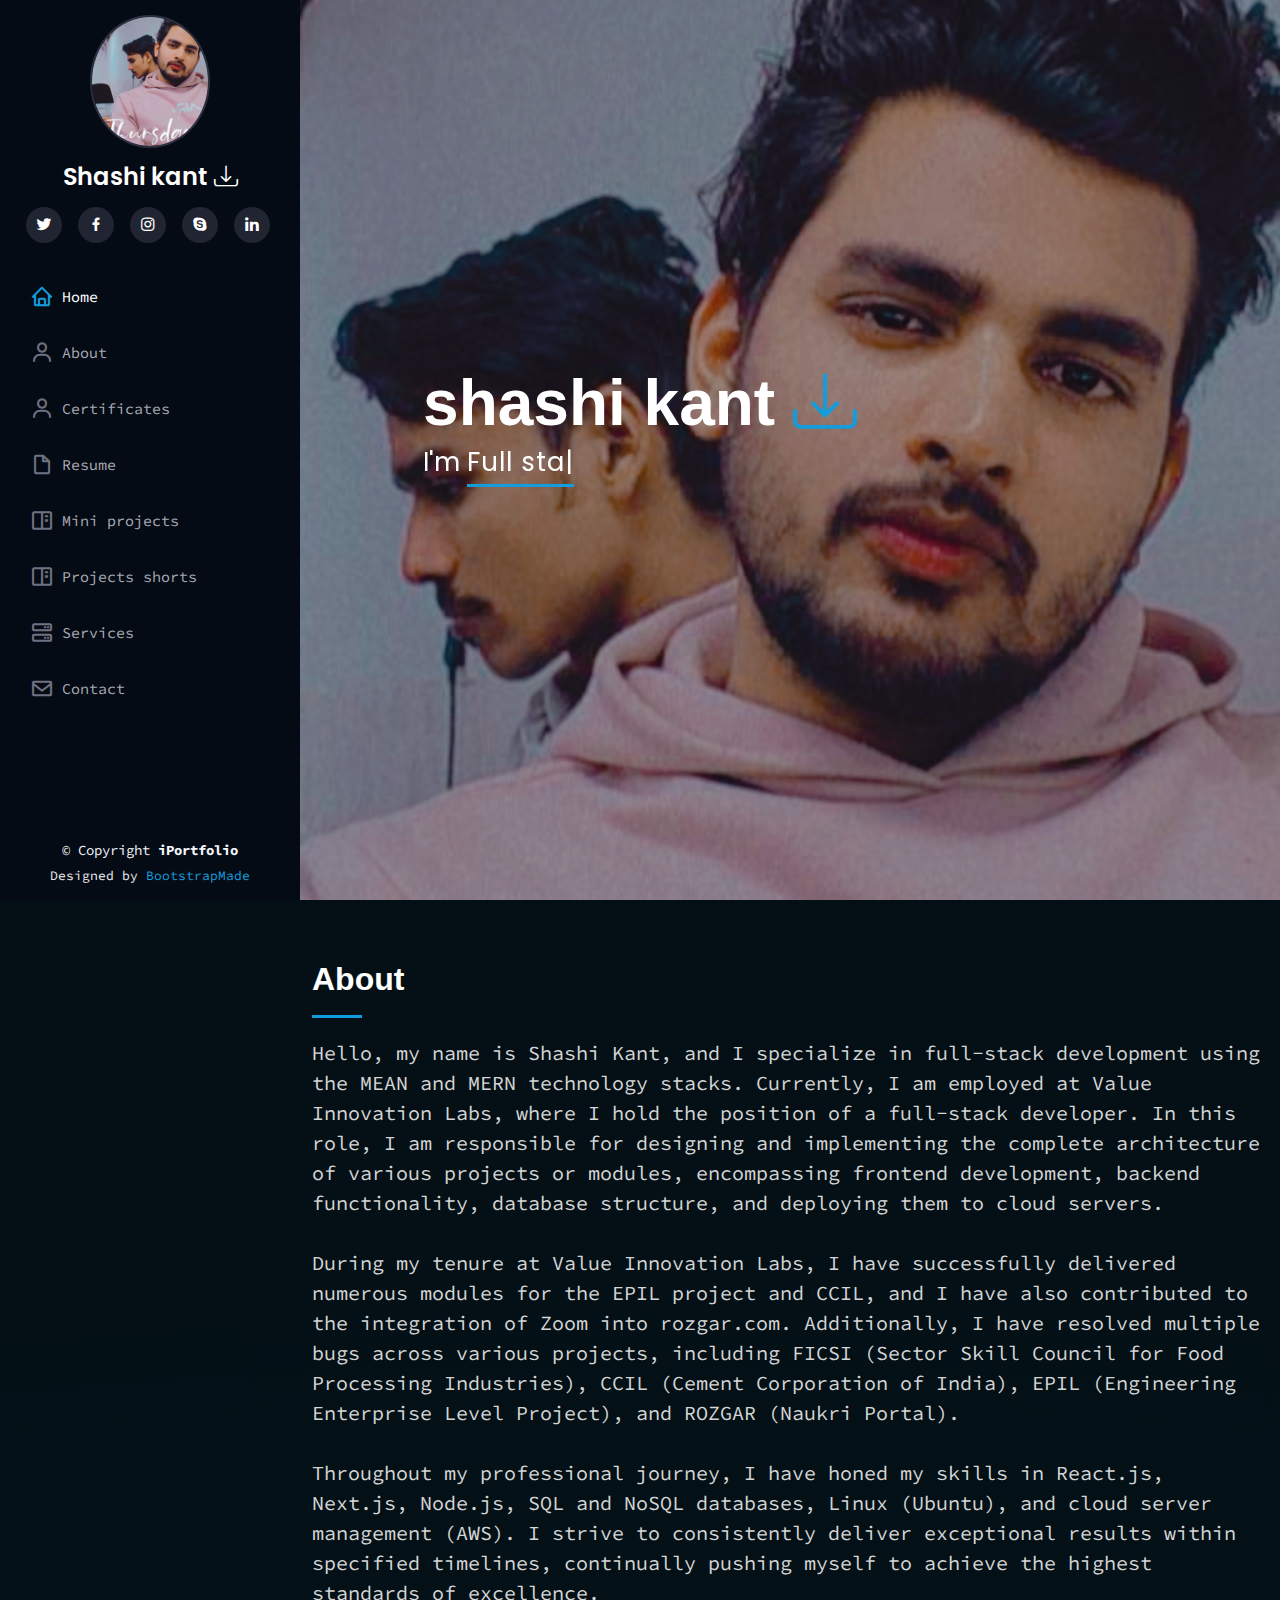
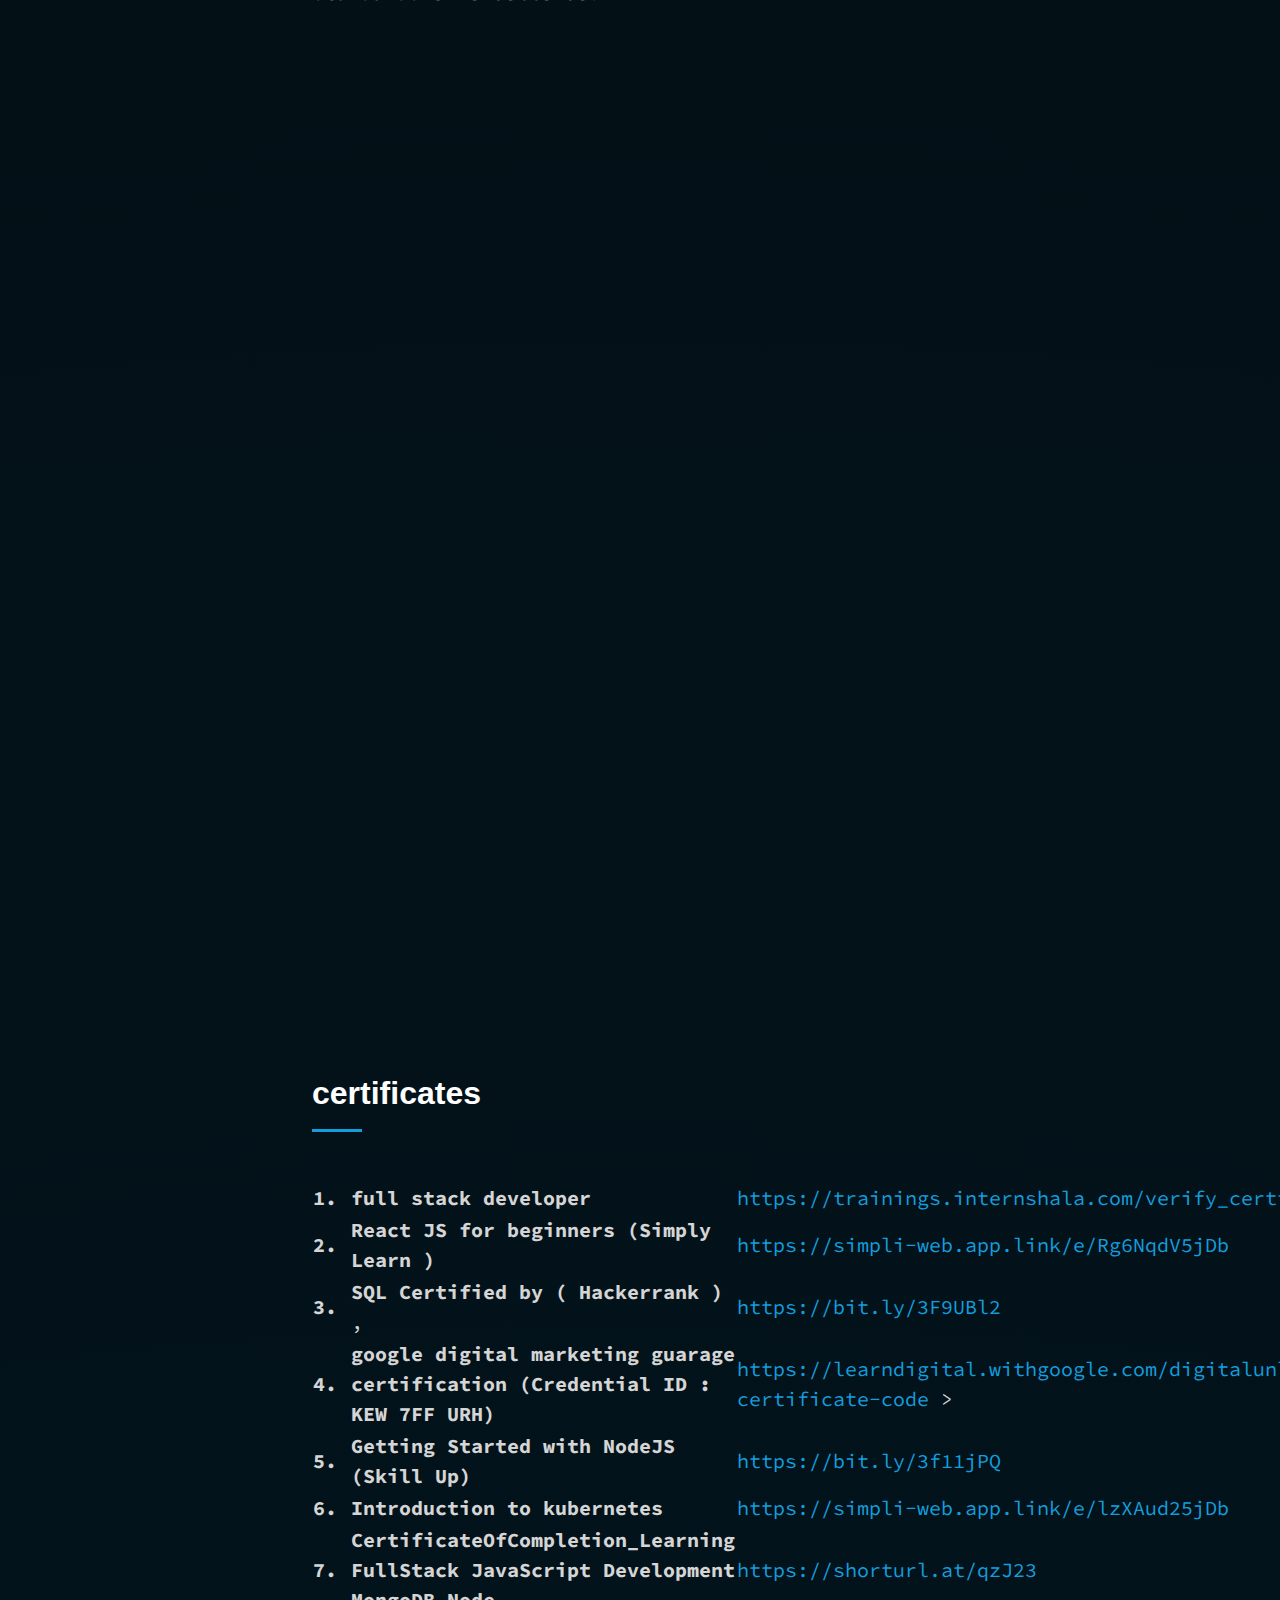
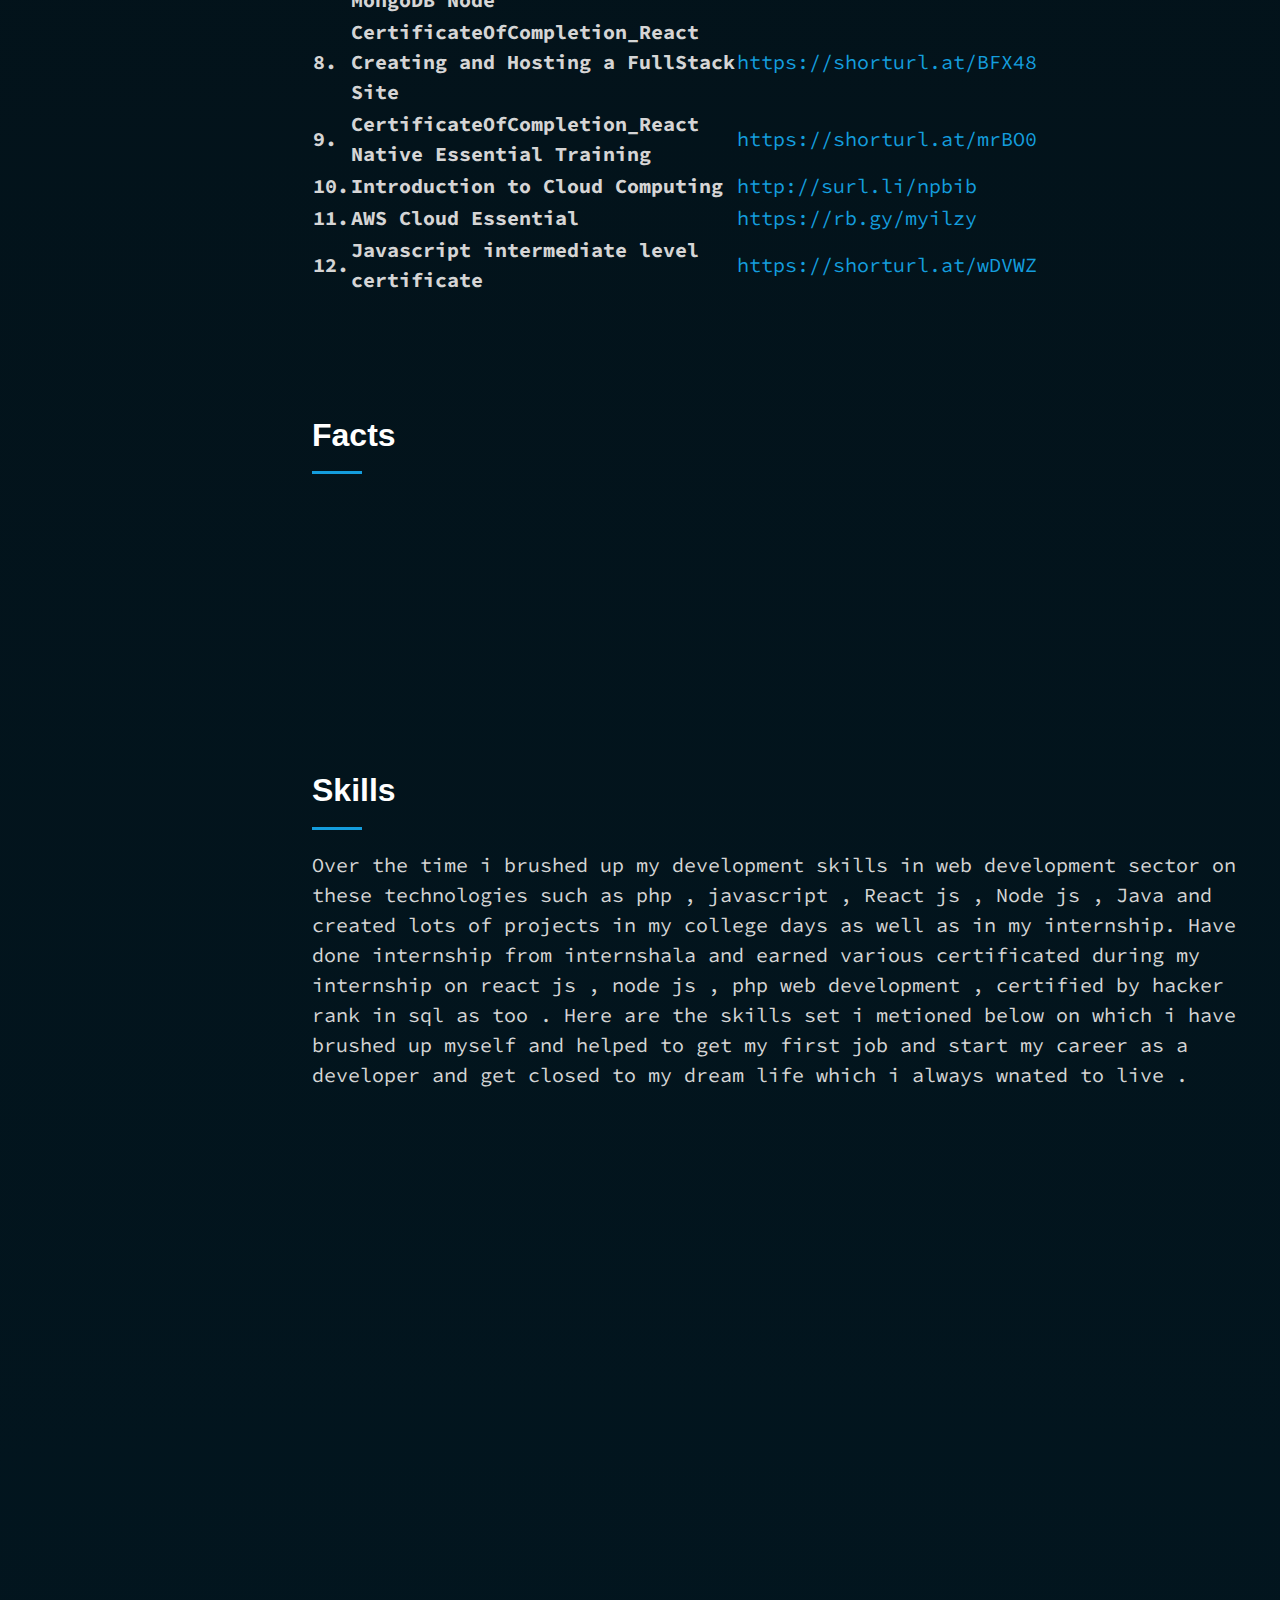
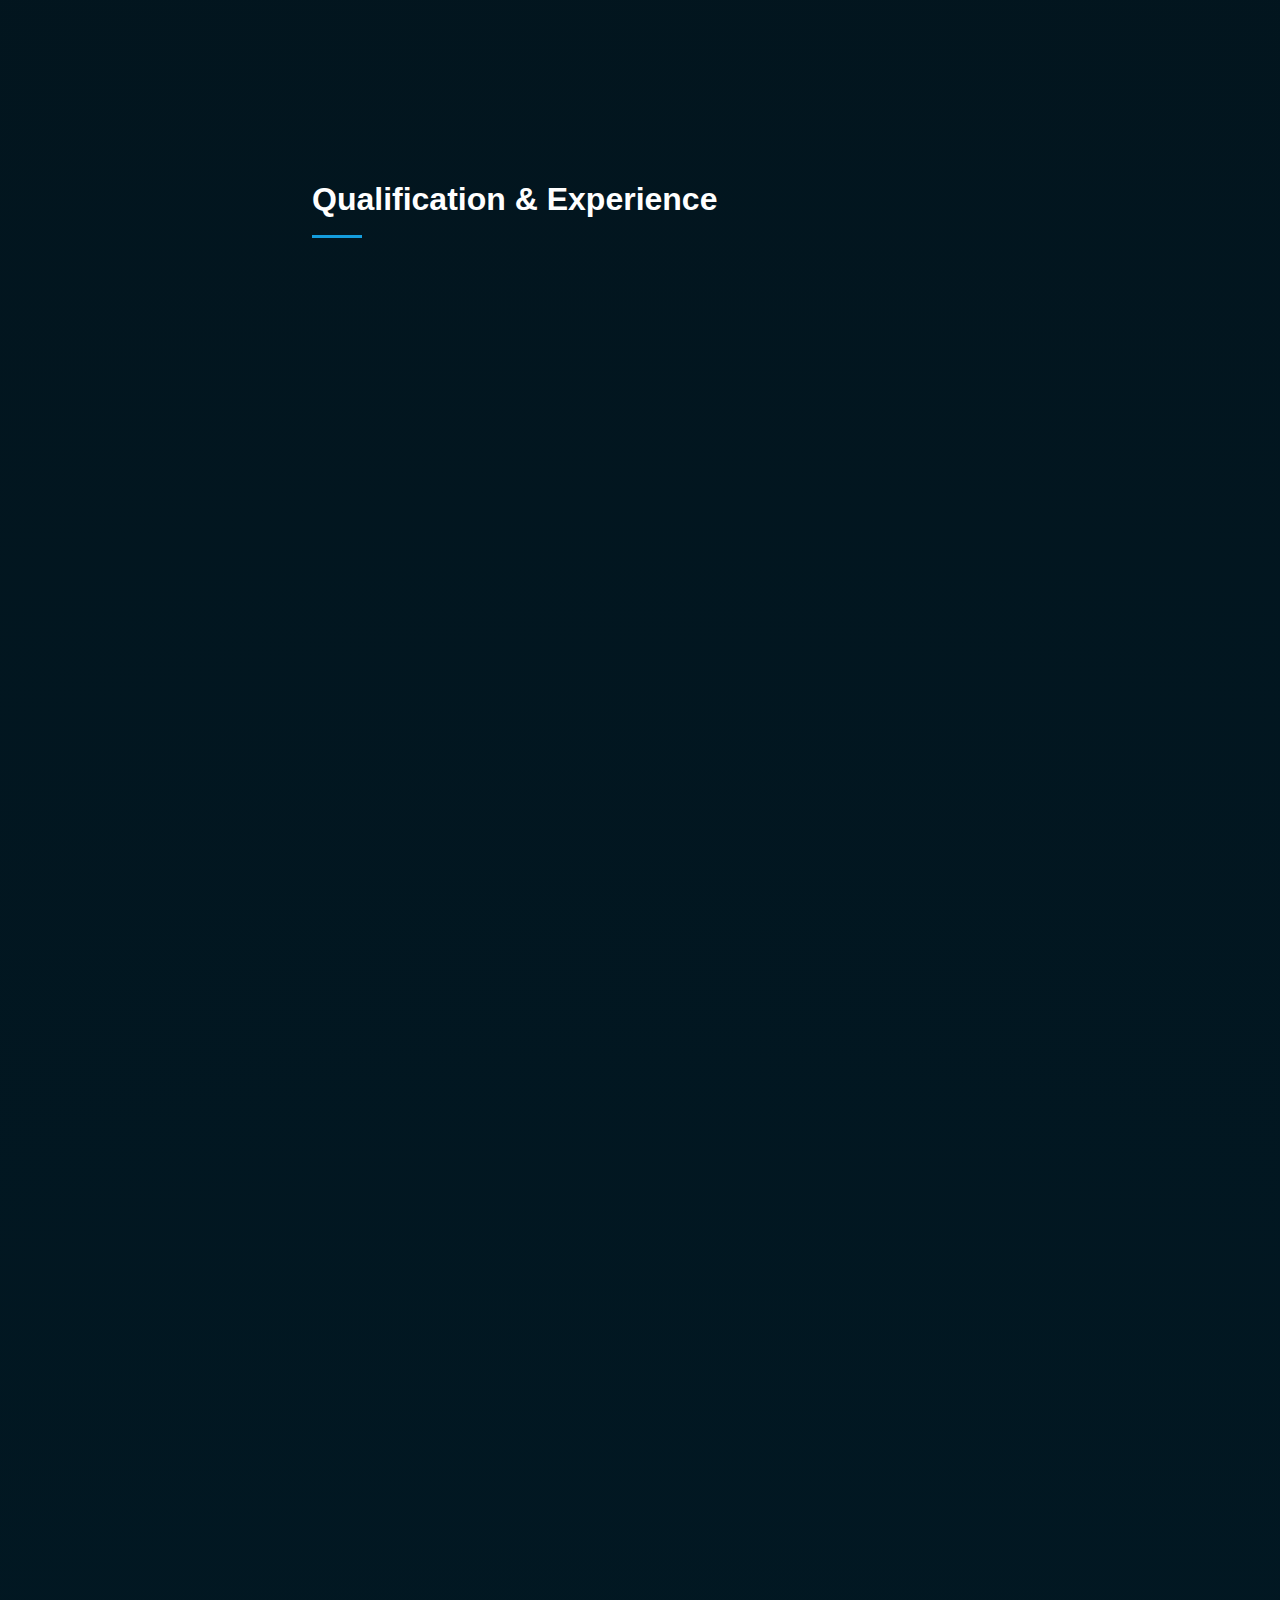
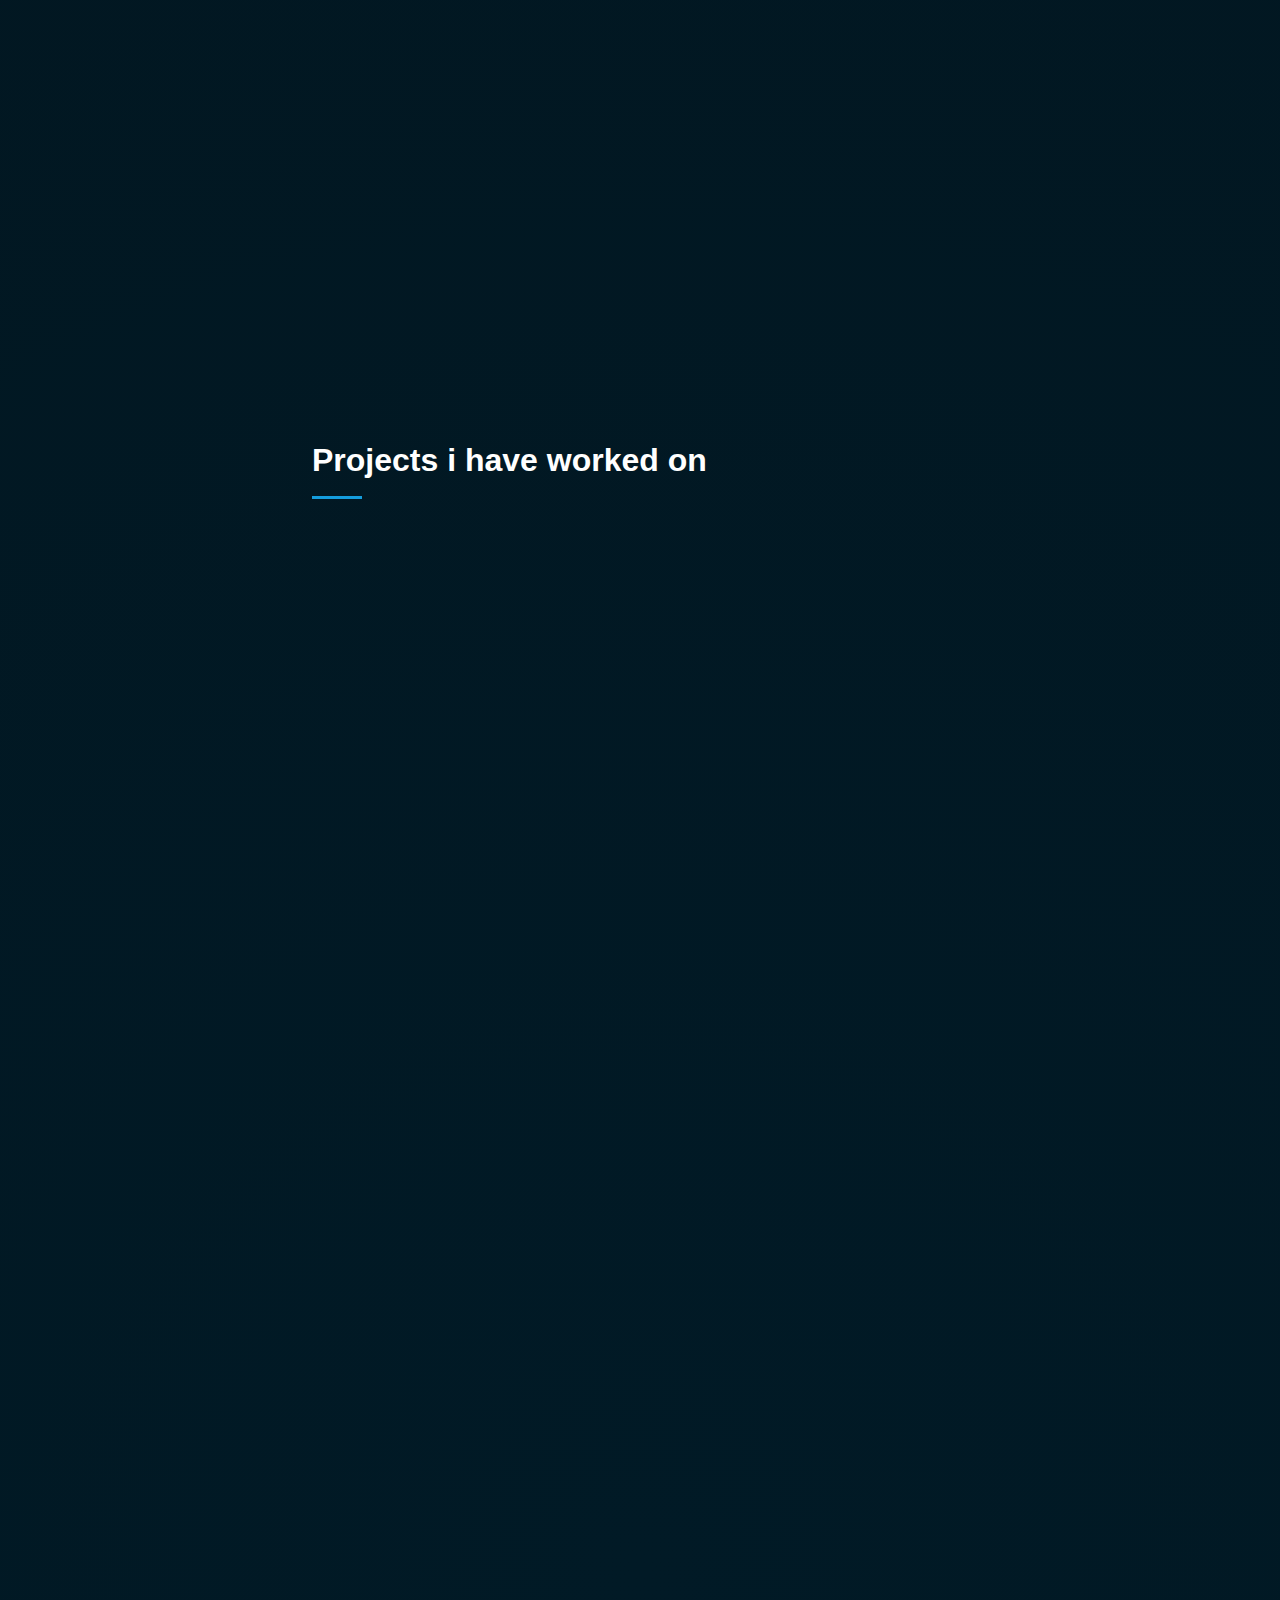
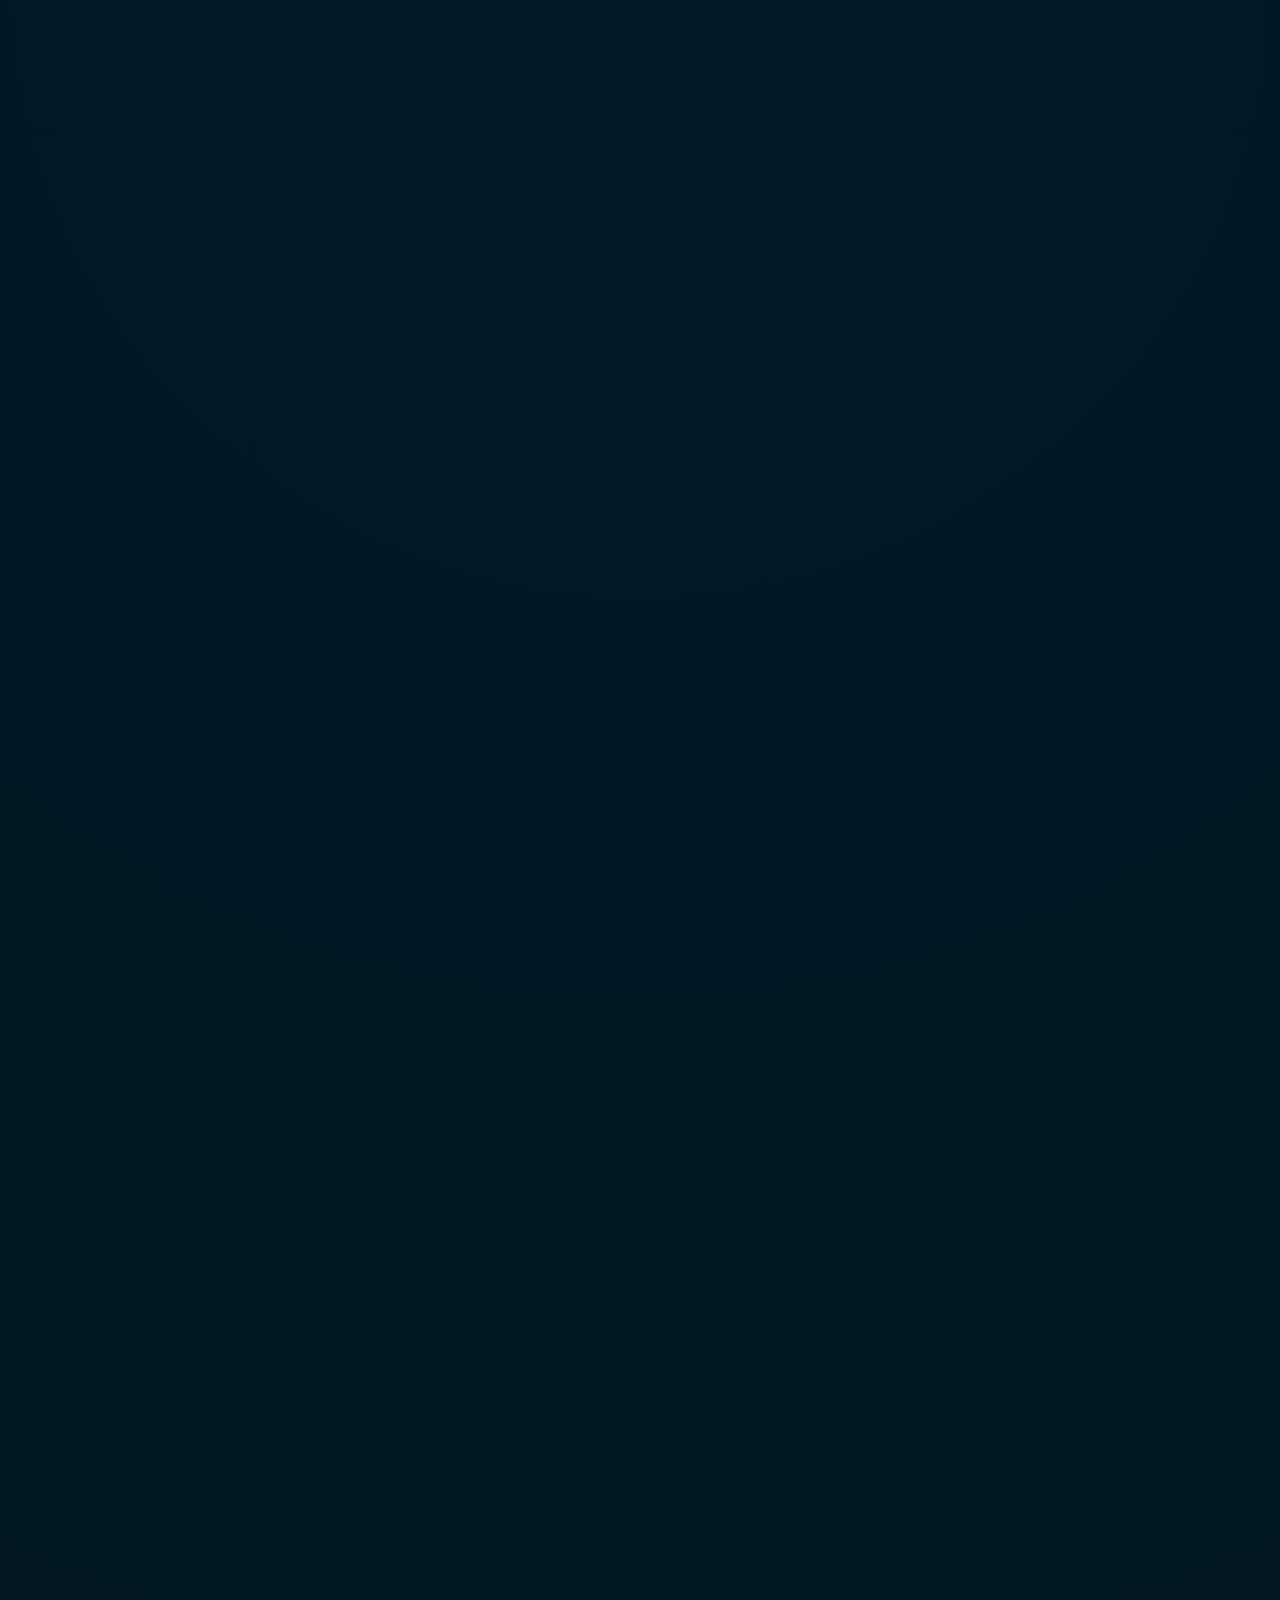
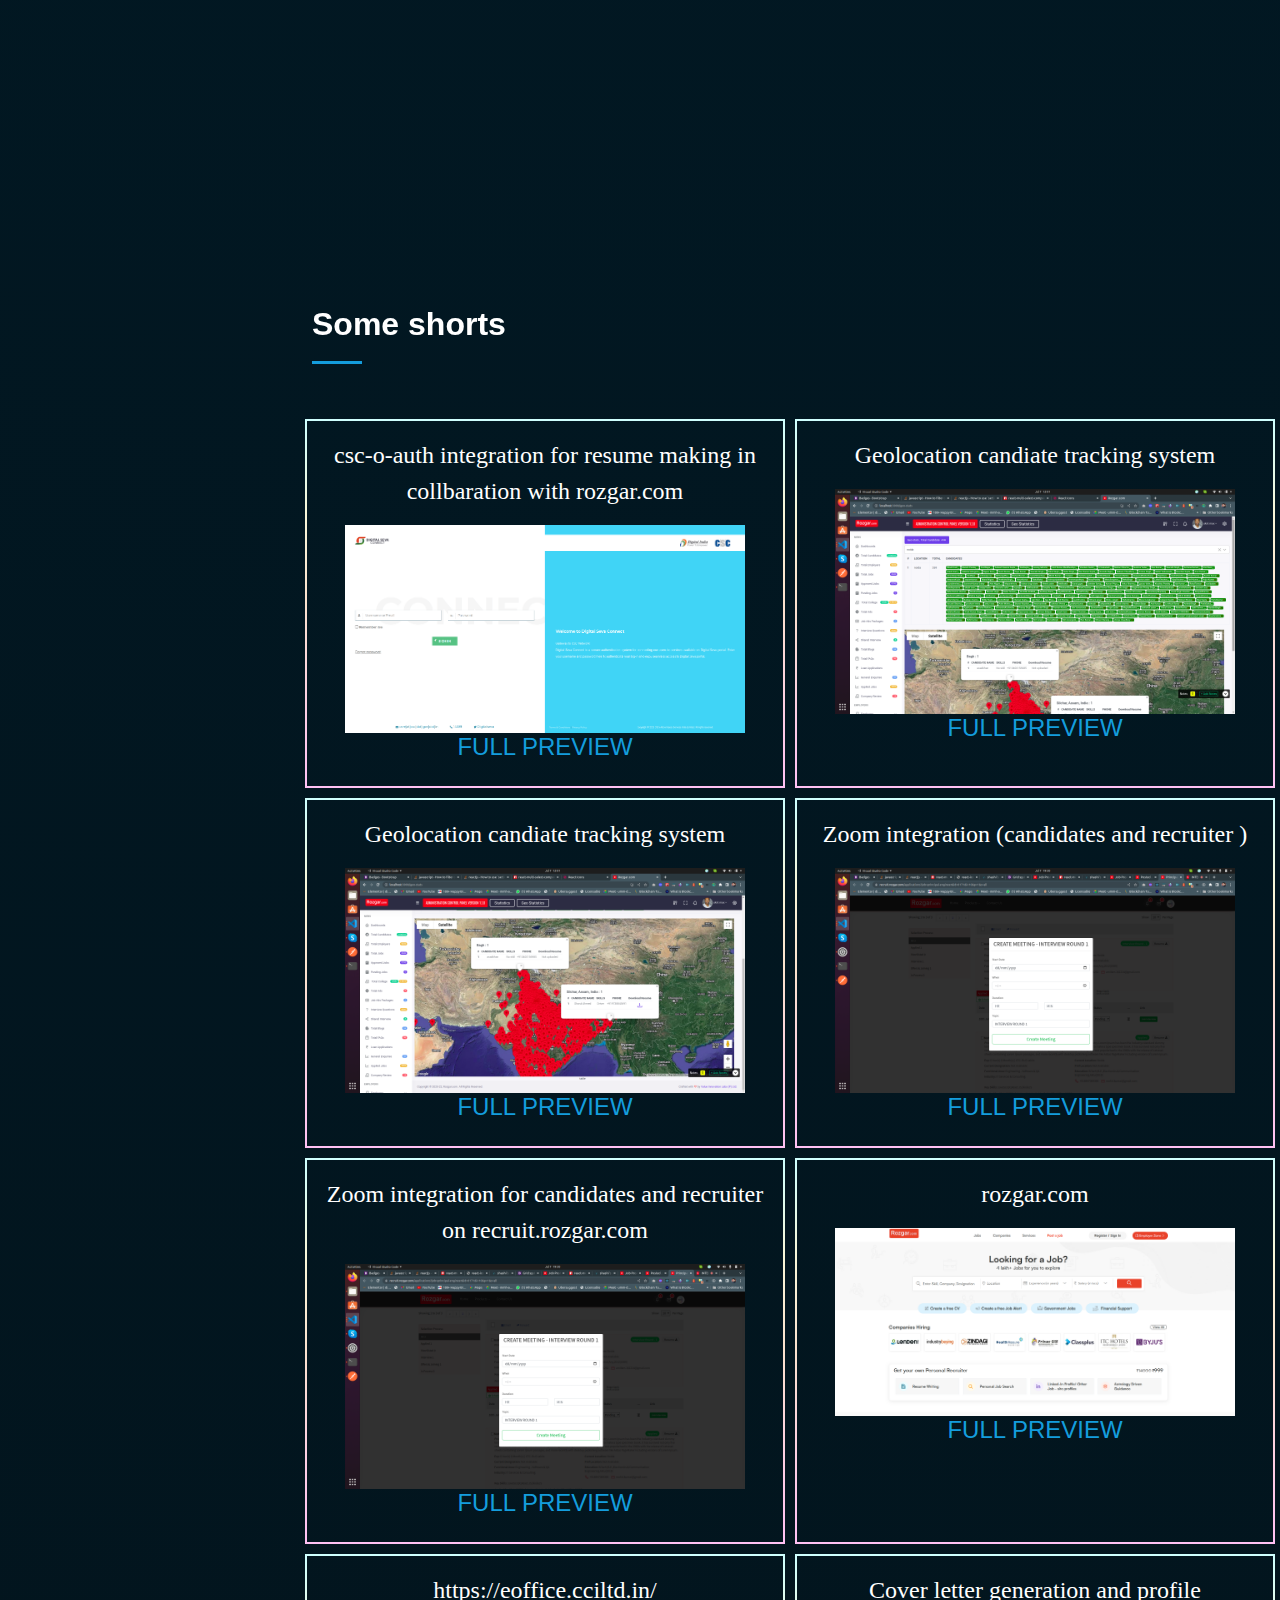
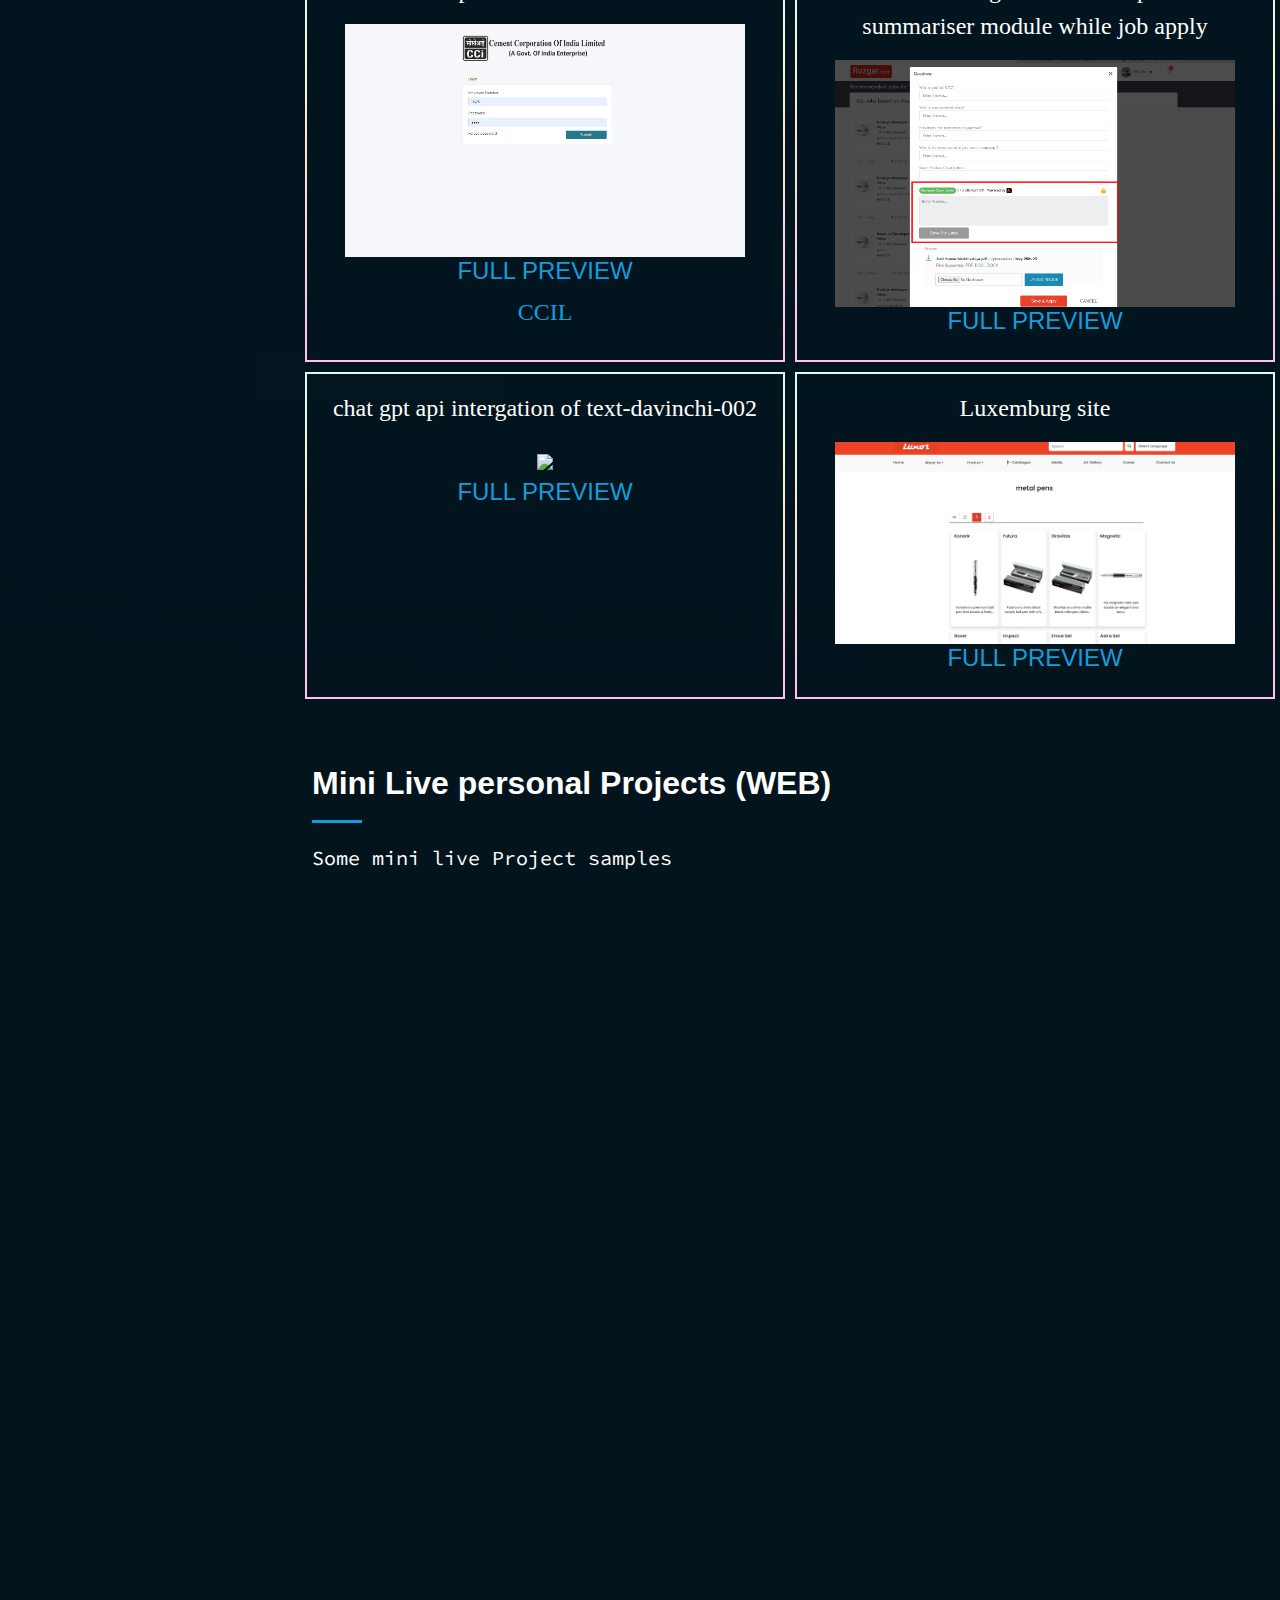
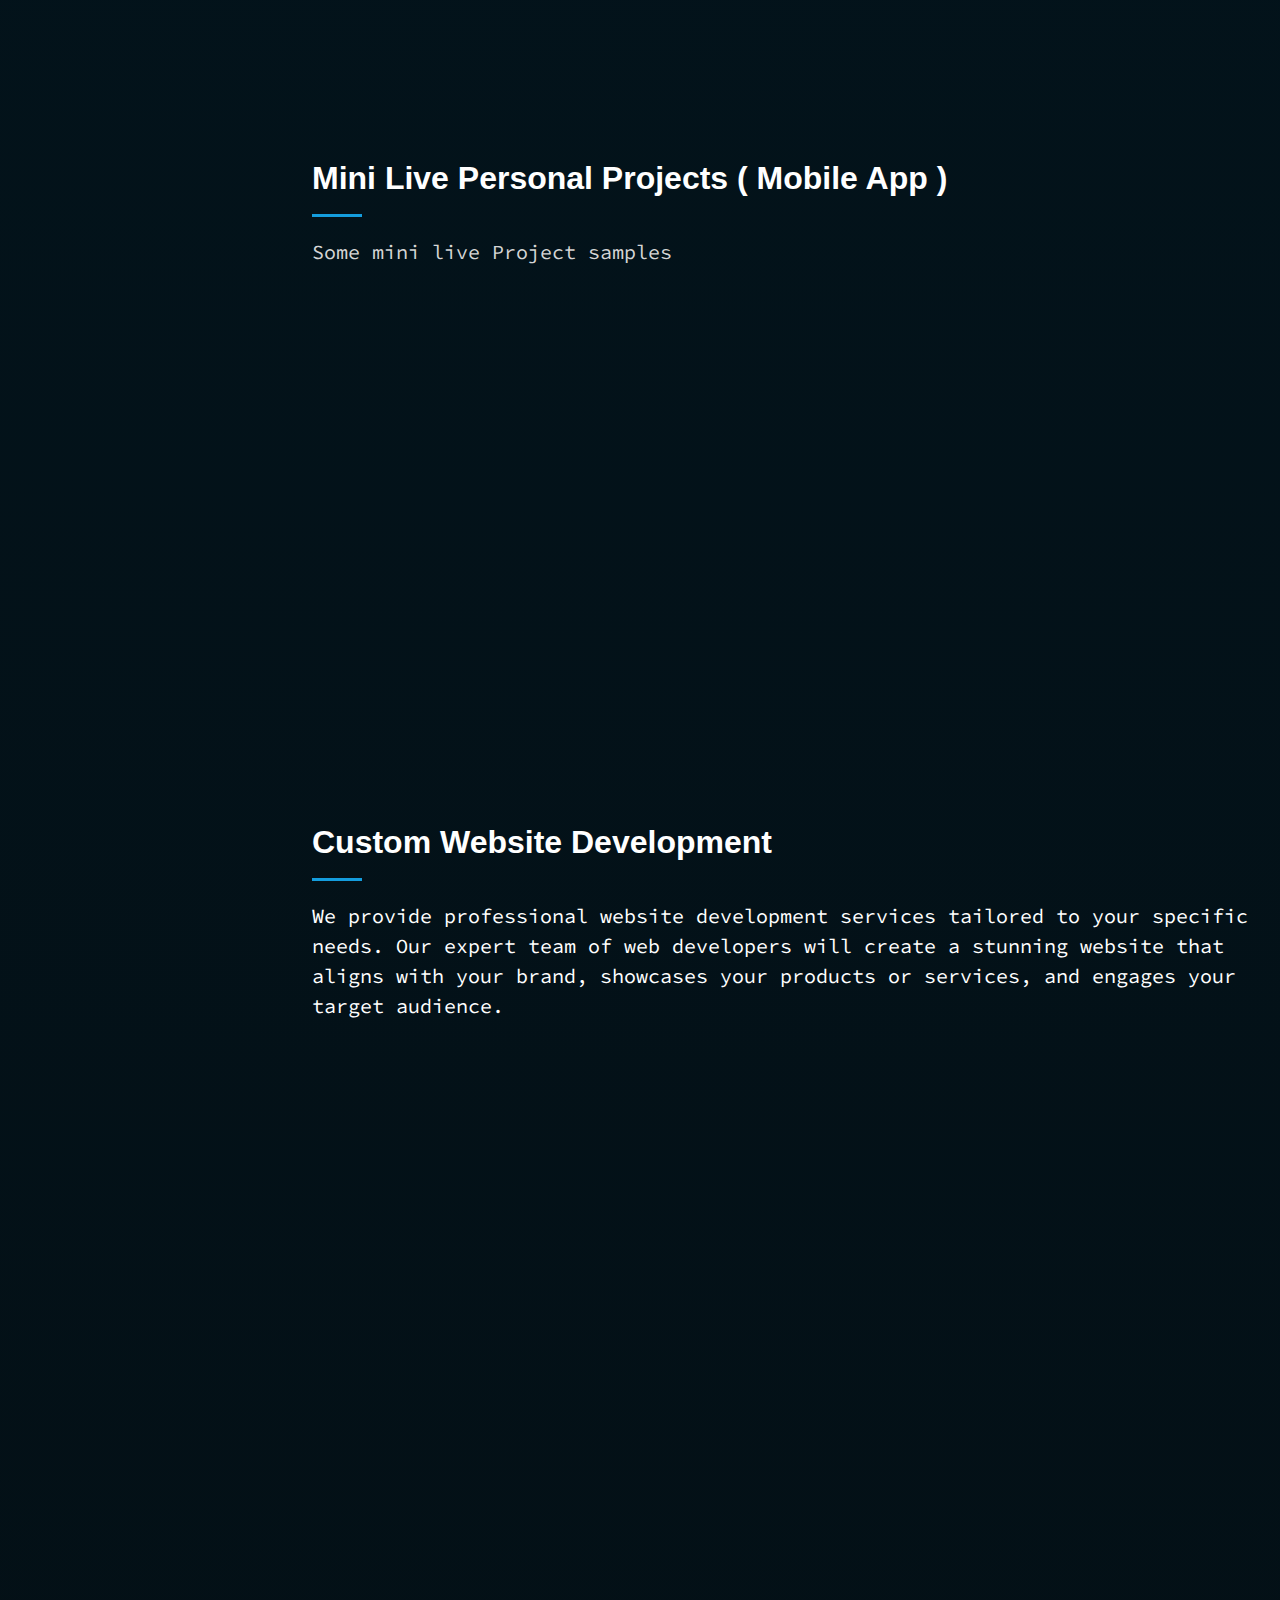
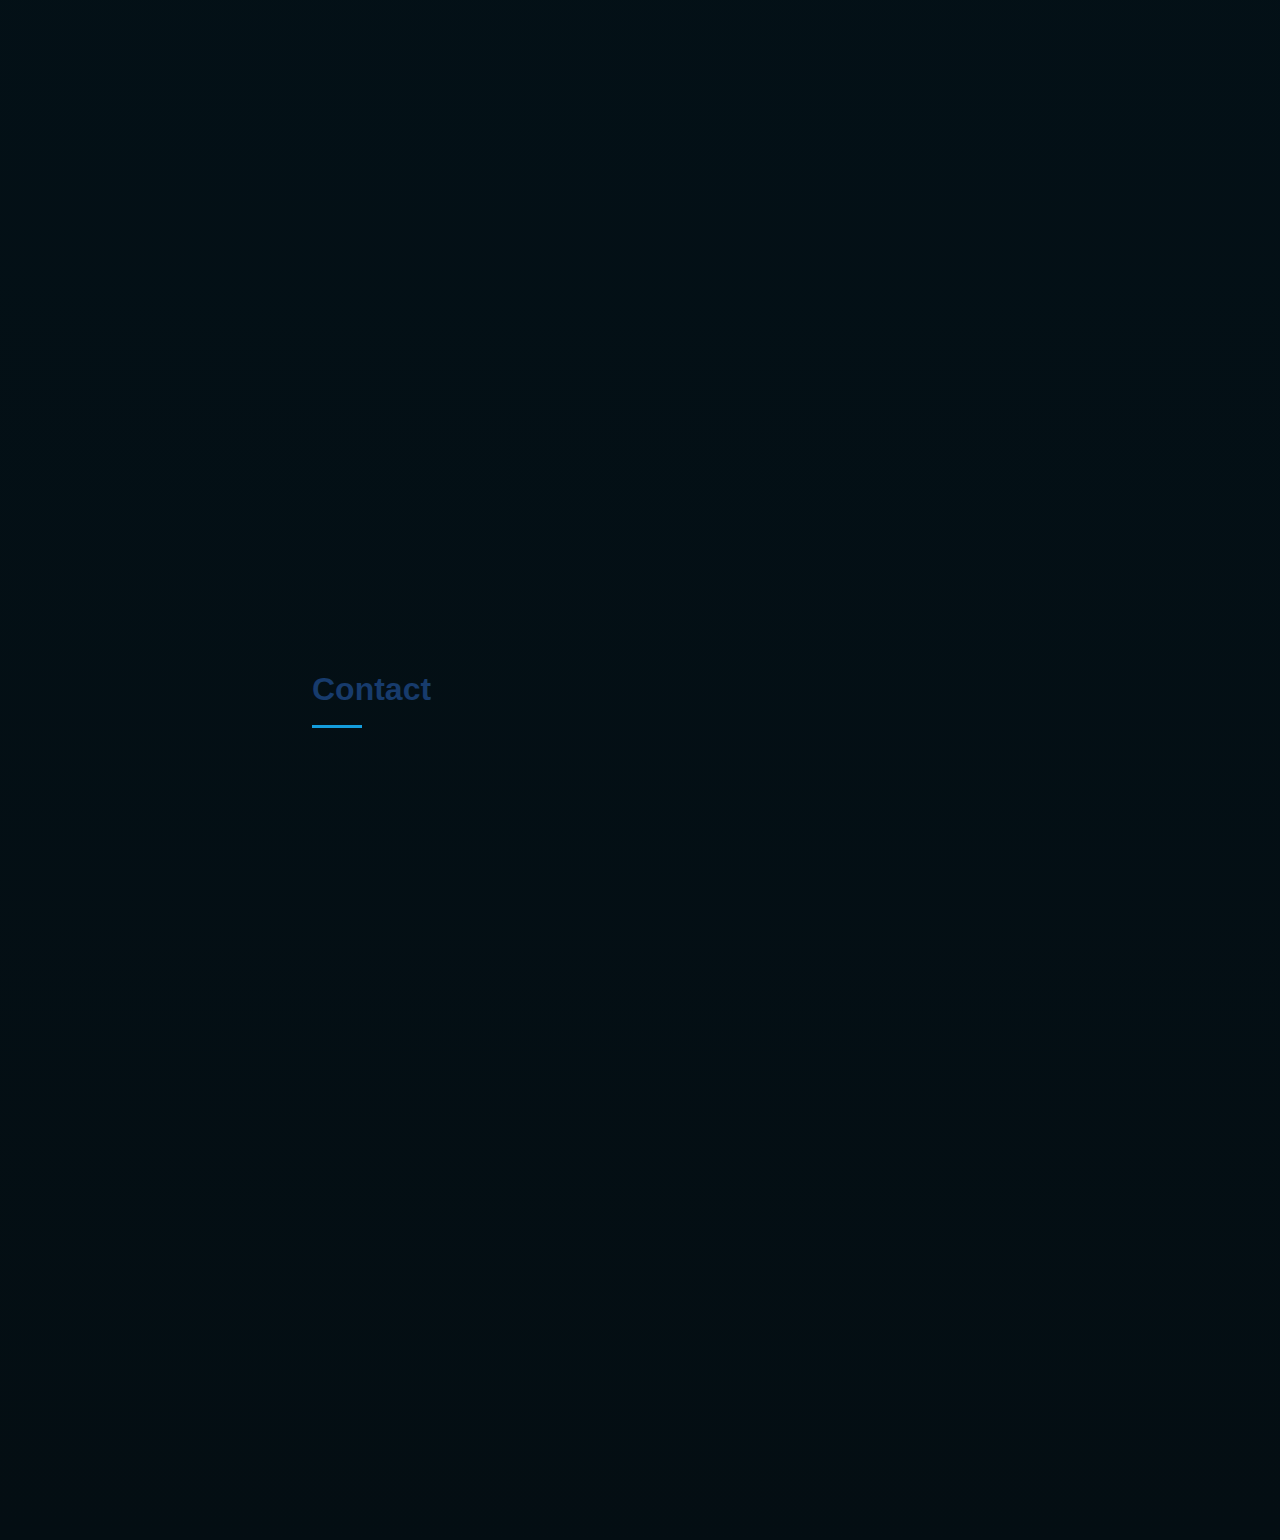
==== index.html @ ab2ecb8e "updated resume" ====
<!DOCTYPE html>
<html lang="en">


<head>
   
  <meta charset="utf-8">
  <meta content="width=device-width, initial-scale=1.0" name="viewport">
   
  <title> shashi's resume </title>
  <meta content="" name="description">
  <meta content="" name="keywords">

  <!-- Favicons -->
  <link href="assets/img/favicon.ico" rel="icon">
  <link href="assets/img/apple-touch-icon.png" rel="apple-touch-icon">

  <!-- Google Fonts -->

  <!-- Vendor CSS Files -->
  <link href="assets/vendor/aos/aos.css" rel="stylesheet">
  <link href="assets/vendor/bootstrap/css/bootstrap.min.css" rel="stylesheet">
  <link href="assets/vendor/bootstrap-icons/bootstrap-icons.css" rel="stylesheet">
  <link href="assets/vendor/boxicons/css/boxicons.min.css" rel="stylesheet">
  <link href="assets/vendor/glightbox/css/glightbox.min.css" rel="stylesheet">
  <link href="assets/vendor/swiper/swiper-bundle.min.css" rel="stylesheet">
  <link rel="preconnect" href="https://fonts.googleapis.com">
  <link rel="preconnect" href="https://fonts.gstatic.com" crossorigin>
  <link href="https://fonts.googleapis.com/css2?family=Montserrat:wght@300&display=swap" rel="stylesheet">
  <!-- Template Main CSS File -->
  <link href="assets/css/style.css" rel="stylesheet">
  <link rel="preconnect" href="https://fonts.googleapis.com">
  <link rel="preconnect" href="https://fonts.gstatic.com" crossorigin>
  <link href="https://fonts.googleapis.com/css2?family=Montserrat:wght@300&family=Poppins:ital,wght@1,300&family=Source+Code+Pro:ital,wght@1,300&display=swap" rel="stylesheet">
   
  <!-- =======================================================
  * Template Name: iPortfolio
  * Updated: Mar 10 2023 with Bootstrap v5.2.3
  * Template URL: https://bootstrapmade.com/iportfolio-bootstrap-portfolio-websites-template/
  * Author: BootstrapMade.com
  * License: https://bootstrapmade.com/license/
  ======================================================== -->
  <script src="https://cdnjs.cloudflare.com/ajax/libs/axios/1.4.0/axios.js" integrity="sha512-RjvSEaeDqPCfUVQ9kna2/2OqHz/7F04IOl1/66LmQjB/lOeAzwq7LrbTzDbz5cJzlPNJ5qteNtHR56XaJSTNWw==" crossorigin="anonymous" referrerpolicy="no-referrer"></script>
</head>

<body>

  <!-- ======= Mobile nav toggle button ======= -->

 

  <i class="bi bi-list mobile-nav-toggle d-xl-none"></i>

  <!-- ======= Header ======= -->
  <header id="header">
    <div class="d-flex flex-column" id="tsparticles" >

      <div class="profile">
        <img src="assets/img/Hompage.jpg" alt=" " style="border-radius: 50%; border-width: 2px; " height="20px" width="50px" class="img-fluid rounded-circle">
        <h1 class="text-light"><a href="index.html">Shashi kant </a> <a href="./assets/shashi kant 11 feb  2024.pdf" title=" download resume" ><i class="bi bi-download"></i> </a>  </i>  </h1>
        <div class="social-links mt-3 text-center">
         
           <a href="https://twitter.com/Shashik84927339" class="twitter"><i class="bx bxl-twitter"></i></a>
          <a href="https://www.facebook.com/shashikantkumar.skntmax" class="facebook"><i class="bx bxl-facebook"></i></a>
          <a href="https://www.instagram.com/skntmax/" class="instagram"><i class="bx bxl-instagram"></i></a>
          <a href="" class="google-plus"><i class="bx bxl-skype"></i></a>
          <a href="https://www.linkedin.com/in/shashi-kant-5a1710185/" class="linkedin"><i class="bx bxl-linkedin"></i></a>
        
         </div>
      </div>

      <nav id="navbar" class="nav-menu navbar">
        <ul>
          <li><a href="#hero" class="nav-link scrollto active"><i class="bx bx-home"></i> <span>Home</span></a></li>
          <li><a href="#about" class="nav-link scrollto"><i class="bx bx-user"></i> <span>About</span></a></li>
          <li><a href="#certificates" class="nav-link scrollto"><i class="bx bx-user"></i> <span>Certificates</span></a></li>
          <li><a href="#resume" class="nav-link scrollto"><i class="bx bx-file-blank"></i> <span>Resume</span></a></li>
          <li><a href="#portfolio" class="nav-link scrollto"><i class="bx bx-book-content"></i> <span>Mini projects</span></a></li>
          <li><a href="#project_shorts" class="nav-link scrollto"><i class="bx bx-book-content"></i> <span>Projects shorts</span></a></li>
          <li><a href="#services" class="nav-link scrollto"><i class="bx bx-server"></i> <span>Services</span></a></li>
          <li><a href="#contact" class="nav-link scrollto"><i class="bx bx-envelope"></i> <span>Contact</span></a></li>
        </ul>
      </nav><!-- .nav-menu -->
    </div>
  </header><!-- End Header -->

  <!-- ======= Hero Section ======= -->
  <section id="hero" class="d-flex flex-column justify-content-center align-items-center">
    <div class="hero-container" data-aos="fade-in">
      <h1> shashi kant <a href="./assets/shashi kant 11 feb  2024.pdf" title=" download resume" ><i class="bi bi-download"></i> </a>  </h1>
      <p>I'm <span class="typed" data-typed-items= "Full stack developer" ></span> </p>
    </div>
  </section><!-- End Hero -->

    <main id="main">

   
       <!-- ======= About Section ======= -->
     <section id="about" class="about" >
      <div class="container">

        <div class="section-title">
          <h2  style="color: white;" >About</h2>
          <p>Hello, my name is Shashi Kant, and I specialize in full-stack development using the MEAN and MERN technology stacks. Currently, I am employed at Value Innovation Labs, where I hold the position of a full-stack developer. In this role, I am responsible for designing and implementing the complete architecture of various projects or modules, encompassing frontend development, backend functionality, database structure, and deploying them to cloud servers.
          </br></br>

            During my tenure at Value Innovation Labs, I have successfully delivered numerous modules for the EPIL project and CCIL, and I have also contributed to the integration of Zoom into rozgar.com. Additionally, I have resolved multiple bugs across various projects, including FICSI (Sector Skill Council for Food Processing Industries), CCIL (Cement Corporation of India), EPIL (Engineering Enterprise Level Project), and ROZGAR (Naukri Portal). </br></br>
            
            Throughout my professional journey, I have honed my skills in React.js, Next.js, Node.js, SQL and NoSQL databases, Linux (Ubuntu), and cloud server management (AWS). I strive to consistently deliver exceptional results within specified timelines, continually pushing myself to achieve the highest standards of excellence.  </p>
        </div>

        <div class="row">
          <div class="col-lg-4" data-aos="fade-right">
            <img src="assets/img/Homepage2.jpg" height="800px" class="img-fluid" alt="">
          </div>
          <div class="col-lg-8 pt-4 pt-lg-0 content" data-aos="fade-left">
            <h3 style="color: white;"> Full stack developer (MERN) </h3>
            <p class="fst-italic">
         
      Experienced full-stack developer skilled in MEAN and MERN technologies, delivering robust architectures, bug fixes, and seamless integrations for prominent projects with a focus on quality and timeliness.
            </p>
            <div class="row">
              <div class="col-lg-6">
                <ul>
                  <li><i class="bi bi-chevron-right"></i> <strong style="color: white;" >Birthday:</strong> <span>14 Jul 1998</span></li>
                  <li><i class="bi bi-chevron-right"></i> <strong style="color: white;" >Website:</strong> <span>www.skntmax.co.in</span></li>
                  <li><i class="bi bi-chevron-right"></i> <strong style="color: white;">Phone:</strong> <span>+9178690735070   </span></li>
                  <li><i class="bi bi-chevron-right"></i> <strong style="color: white;" >City:</strong> <span>Noida ,Uttar Pradesh </span></li>
                </ul>
              </div>
              <div class="col-lg-6">
                <ul>
                  <li><i class="bi bi-chevron-right"></i> <strong style="color: white;" >Age:</strong> <span>24</span></li>
                  <li><i class="bi bi-chevron-right"></i> <strong style="color: white;">Degree:</strong> <span>B.Tech</span></li>
                  <li><i class="bi bi-chevron-right"></i> <strong style="color: white;">Emailone:</strong> <span>skntjee@gmail.com</span></li>
                  <li><i class="bi bi-chevron-right"></i> <strong style="color: white;">Full Time role / Part time : </strong> <span>Contact me </span></li>
                </ul>
              </div>
            </div>
            <p>
              
             Dedicated and efficient, I am a full-stack web developer with expertise in the MERN stack. Currently, I am employed at Value Innovation Labs, located in Noida, as a MERN stack developer. During my tenure, I have actively contributed to various government projects such as CCIL (Cement Corporation of India), EPIL (Engineering Enterprise Project), and HRMS (Employee Management System of our own company). These projects were exclusively developed using the MERN stack. I possess a strong desire to continually expand my knowledge and contribute to the growth of both my skills and the company. Furthermore, I hold certifications from Internshala and LinkedIn, further validating my proficiency. Moving forward, I aim to enhance my JavaScript and Node.js skills, aspiring to become a future-oriented full-stack developer at Atmospheric Solutions.

            </p>
          </div>
        </div>

      </div>
    </section><!-- End About Section -->





























    <section id="certificates" class="certificates">
      <div class="container">
         
        <div class="section-title">
          <h2  style="color: white;" >certificates</h2>
         
        </div>
         
          <table >
            <tbody>
              
              <tr class="pading_row">
                <th scope="row">1. </th>
                <td><strong>full stack developer </strong> </td>
                <td> <a target=_blank" href="https://trainings.internshala.com/verify_certificate">  https://trainings.internshala.com/verify_certificate </a></td>
              </tr> 

              <tr>
                <th scope="row">2.</th>
                <td><strong> React JS for beginners (Simply Learn ) </strong></td>
                <td> <a href="https://simpli-web.app.link/e/Rg6NqdV5jDb" target="_blank" >  https://simpli-web.app.link/e/Rg6NqdV5jDb </a> </td>
                
              </tr>
              <tr>
                <th sc]ope="row">3.</th>
                <td> <strong> SQL Certified by ( Hackerrank )  </strong> ,</td>
                <td><a href="https://bit.ly/3F9UBl2" target="_blank">  https://bit.ly/3F9UBl2  </a> </td>
             
              </tr>

              <tr>
                <th scope="row">4.</th>
                <td><strong>google digital marketing guarage
                  certification (Credential ID : KEW 7FF URH)  </strong>  </td>
                <td><a href="https://learndigital.withgoogle.com/digitalunlocked/validate-certificate-code" target="_blank" > https://learndigital.withgoogle.com/digitalunlocked/validate-certificate-code </a>></td>
             
              </tr>

              <tr>
                <th scope="row">5.</th>
                <td> <strong>Getting Started with NodeJS (Skill Up) </strong></td>
                <td><a href="https://bit.ly/3f11jPQ" target="_blank"> https://bit.ly/3f11jPQ  </a></td>
             
              </tr>

              <tr>
                <th scope="row">6.</th>
                <td><strong>  Introduction to kubernetes  </strong></td>
                <td> <a href="https://simpli-web.app.link/e/lzXAud25jDb" target="_blank">  https://simpli-web.app.link/e/lzXAud25jDb </a> </td>
              </tr>

              <tr>
                <th scope="row">7.</th>
                <td><strong>  CertificateOfCompletion_Learning FullStack JavaScript Development MongoDB Node   </strong></td>
                <td> <a href="https://shorturl.at/qzJ23" target="_blank"> https://shorturl.at/qzJ23 </a> </td>
              </tr>



              <tr>
                <th scope="row">8.</th>
                <td><strong> 
                  CertificateOfCompletion_React Creating and Hosting a FullStack Site
                </strong></td>
                <td> <a href="https://shorturl.at/BFX48" target="_blank"> https://shorturl.at/BFX48 </a> </td>
              </tr>

            
              <tr>
                <th scope="row">9.</th>
                <td><strong> 
                  CertificateOfCompletion_React Native Essential Training
                </strong></td>
                <td> <a href=" https://shorturl.at/mrBO0" target="_blank">  https://shorturl.at/mrBO0 </a> </td>
              </tr>
               

              
              <tr>
                <th scope="row">10.</th>
                <td><strong> 
                  Introduction to Cloud Computing
                </strong></td>
                <td> <a href="http://surl.li/npbib" target="_blank">  http://surl.li/npbib </a> </td>
              </tr>
               

              <tr>
                <th scope="row">11.</th>
                <td><strong> 
                  AWS Cloud Essential 
                </strong></td>
                <td> <a href="https://rb.gy/myilzy" target="_blank">  https://rb.gy/myilzy </a> </td>
              </tr>

              <tr>
                <th scope="row">12.</th>
                <td><strong> 
                  Javascript intermediate level certificate  
                </strong></td>
                <td> <a href="https://shorturl.at/wDVWZ" target="_blank">  https://shorturl.at/wDVWZ </a> </td>
              </tr>



            </tbody>
          </table>

 

      </div>
    </section><!-- End About Section -->


     


    <!-- ======= Facts Section ======= -->
    <section id="facts" class="facts">
      <div class="container">

        <div class="section-title">
          <h2 class="normalText">Facts</h2>
          <!-- <p>Magnam dolores commodi suscipit. Necessitatibus eius consequatur ex aliquid fuga eum quidem. Sit sint consectetur velit. Quisquam quos quisquam cupiditate. Et nemo qui impedit suscipit alias ea. Quia fugiat sit in iste officiis commodi quidem hic quas.</p> -->
        </div>

        <div class="row no-gutters">

          <div class="col-lg-3 col-md-6 d-md-flex align-items-md-stretch" data-aos="fade-up">
            <div class="count-box">
              <i class="bi bi-emoji-smile"></i>
              <span data-purecounter-start="0" data-purecounter-end="20" data-purecounter-duration="1" class="purecounter normalText"></span>
              <p class="normalText" ><strong>Happy Clients</strong> </p>
            </div>
          </div>

          <div class="col-lg-3 col-md-6 d-md-flex align-items-md-stretch" data-aos="fade-up" data-aos-delay="100">
            <div class="count-box">
              <i class="bi bi-journal-richtext"></i>
              <span data-purecounter-start="0" data-purecounter-end="7" data-purecounter-duration="1" class="purecounter normalText"></span>
              <p class="normalText" ><strong>Projects</strong> </p>
            </div>
          </div>

          <div class="col-lg-3 col-md-6 d-md-flex align-items-md-stretch" data-aos="fade-up" data-aos-delay="200">
            <div class="count-box">
              <i class="bi bi-headset"></i>
              <span data-purecounter-start="0" data-purecounter-end="24" data-purecounter-duration="1" class="purecounter normalText"></span>
              <p class="normalText"><strong>Hours Of Support</strong> </p>
            </div>
          </div>

          <div class="col-lg-3 col-md-6 d-md-flex align-items-md-stretch" data-aos="fade-up" data-aos-delay="300">
            <div class="count-box">
              <i class="bi bi-people"></i>
              <span data-purecounter-start="0" data-purecounter-end="12" data-purecounter-duration="1" class="purecounter normalText"></span>
              <p class="normalText"> <strong>Hard Workers</strong> </p>
            </div>
          </div>

        </div>

      </div>
    </section><!-- End Facts Section -->

    <!-- ======= Skills Section ======= -->
    
     <section id="skills" class="skills   ">
      <div class="container">
        <div class="section-title">
          <h2 class="normalText">Skills</h2>
          <p>
         Over the time i brushed up my development skills in web development sector on these technologies such as php , javascript , React js , Node js , Java and created lots of projects in my college days as well as in my internship. Have done internship from internshala and earned various certificated during my internship on react js , node js  , php web development , certified by hacker rank in sql as too . Here are the skills set i metioned below on which i have brushed up myself and helped to get my first job and start my career as a developer and get closed to my dream life which i always wnated to live .   
          </p>
        </div>

        <div class="row skills-content">

          <div class="col-lg-6" data-aos="fade-up">

            <div class="progress">
              <span class="skill normalText">HTML <i class="val">80%</i></span>
              <div class="progress-bar-wrap">
                <div class="progress-bar" role="progressbar" aria-valuenow="80" aria-valuemin="0" aria-valuemax="100"></div>
              </div>
            </div>

            <div class="progress">
              <span class="skill normalText">CSS <i class="val">50%</i></span>
              <div class="progress-bar-wrap">
                <div class="progress-bar" role="progressbar" aria-valuenow="60" aria-valuemin="0" aria-valuemax="60"></div>
              </div>
            </div>

            <div class="progress">
              <span class="skill normalText"> JavaScript  <i class="val">95%</i></span>
              <div class="progress-bar-wrap">
                <div class="progress-bar" role="progressbar" aria-valuenow="95" aria-valuemin="0" aria-valuemax="100"></div>
              </div>
            </div>


            
            <div class="progress">
              <span class="skill normalText">SQL <i class="val">95%</i></span>
              <div class="progress-bar-wrap">
                <div class="progress-bar" role="progressbar" aria-valuenow="95" aria-valuemin="0" aria-valuemax="100"></div>
              </div>
            </div>

            <div class="progress">
              <span class="skill normalText"> linux  <i class="val">90%</i></span>
              <div class="progress-bar-wrap">
                <div class="progress-bar" role="progressbar" aria-valuenow="90" aria-valuemin="0" aria-valuemax="100"></div>
              </div>
            </div>

            
            <div class="progress">
              <span class="skill normalText"> docker   <i class="val">95%</i></span>
              <div class="progress-bar-wrap">
                <div class="progress-bar" role="progressbar" aria-valuenow="95" aria-valuemin="0" aria-valuemax="100"></div>
              </div>
            </div>


               
            <div class="progress">
              <span class="skill normalText"> Team management   <i class="val">90%</i></span>
              <div class="progress-bar-wrap">
                <div class="progress-bar" role="progressbar" aria-valuenow="95" aria-valuemin="0" aria-valuemax="100"></div>
              </div>
            </div>

            <div class="progress">
              <span class="skill normalText">
                Type script   <i class="val"> 80% </i></span>
              <div class="progress-bar-wrap">
                <div class="progress-bar" role="progressbar" aria-valuenow="85" aria-valuemin="0" aria-valuemax="100"></div>
              </div>
            </div>

            <div class="progress">
              <span class="skill normalText">
                  Team-management  <i class="val"> 90% </i></span>
              <div class="progress-bar-wrap">
                <div class="progress-bar" role="progressbar" aria-valuenow="85" aria-valuemin="0" aria-valuemax="100"></div>
              </div>
            </div>

          </div>
          <div class="col-lg-6" data-aos="fade-up" data-aos-delay="100">

            <div class="progress">
              <span class="skill normalText">PHP <i class="val">80%</i></span>
              <div class="progress-bar-wrap">
                <div class="progress-bar" role="progressbar" aria-valuenow="80" aria-valuemin="0" aria-valuemax="100"></div>
              </div>
            </div>

            <div class="progress">
              <span class="skill normalText">WordPress/CMS <i class="val">90%</i></span>
              <div class="progress-bar-wrap">
                <div class="progress-bar" role="progressbar" aria-valuenow="90" aria-valuemin="0" aria-valuemax="100"></div>
              </div>
            </div>

            <div class="progress">
              <span class="skill normalText">Node js  <i class="val">80%</i></span>
              <div class="progress-bar-wrap">
                <div class="progress-bar" role="progressbar" aria-valuenow="80" aria-valuemin="0" aria-valuemax="100"></div>
              </div>
            </div>

            <div class="progress">
              <span class="skill normalText"> Mongo <i class="val">70%</i></span>
              <div class="progress-bar-wrap">
                <div class="progress-bar" role="progressbar" aria-valuenow="70" aria-valuemin="0" aria-valuemax="100"></div>
              </div>
            </div>


            <div class="progress">
              <span class="skill normalText"> DSA <i class="val">80%</i></span>
              <div class="progress-bar-wrap">
                <div class="progress-bar" role="progressbar" aria-valuenow="80" aria-valuemin="0" aria-valuemax="100"></div>
              </div>
            </div>


            <div class="progress">
              <span class="skill normalText"> React js / Next js  <i class="val">95%</i></span>
              <div class="progress-bar-wrap">
                <div class="progress-bar" role="progressbar" aria-valuenow="95" aria-valuemin="0" aria-valuemax="100"></div>
              </div>
            </div>

            <div class="progress">
              <span class="skill normalText"> React-Native (mobile app)  <i class="val">95%</i></span>
              <div class="progress-bar-wrap">
                <div class="progress-bar" role="progressbar" aria-valuenow="95" aria-valuemin="0" aria-valuemax="100"></div>
              </div>
            </div>


            <div class="progress">
              <span class="skill normalText"> AWS ( nginx , ec2 instances , linux servers , docker ) <i class="val"> 80% </i> </span>
              <div class="progress-bar-wrap">
                <div class="progress-bar" role="progressbar" aria-valuenow="80" aria-valuemin="0" aria-valuemax="100"></div>
              </div>
            </div>

            <div class="progress">
              <span class="skill normalText"> react-query  <i class="val"> 80% </i> </span>
              <div class="progress-bar-wrap">
                <div class="progress-bar" role="progressbar" aria-valuenow="80" aria-valuemin="0" aria-valuemax="100"></div>
              </div>
            </div>



            

          </div>

        </div>

      </div>
    </section><!-- End Skills Section -->




    <!-- ======= Resume Section ======= -->
    <section id="resume" class="resume normalText" >
      <div class="container">

        <div class="section-title">
          <h2 class="normalText">Qualification & Experience </h2>
          <!-- <p>Magnam dolores commodi suscipit. Necessitatibus eius consequatur ex aliquid fuga eum quidem. Sit sint consectetur velit. Quisquam quos quisquam cupiditate. Et nemo qui impedit suscipit alias ea. Quia fugiat sit in iste officiis commodi quidem hic quas.

          </p> -->
        </div>

        <div class="row">
          <div class="col-lg-6" data-aos="fade-up">
            <h3 class="resume-title normalText">Sumary</h3>
            <div class="resume-item pb-0">
              <h4 class="normalText">Shashi kant </h4>
              <p><em>
                Dedicated and efficient full stack web developer using mern stack ,currently working in value innovation labs situated in noida as mern stack developer . where i worked in various government projects such as ccil(cement corporation of india ) ,epil(engineering enterprise project) , HRMS(employee management system of your own company ) , etc . which were completely based on Mern stack  willing to learn more and boost up my knowledge as well as company's growth . Certified By both internshala and Linked in .Seeking to further improve javascript and my node js skills as the future full stack developer at Atmospheric Solutions.
                </em>
              <ul>
                <li>Noida sector 16 , Uttar Pradesh</li>
                <li>+91 7860735070</li>
                <li>skntjee@gmail.com</li>
              </ul>
            </div>

            <h3 class="resume-title normalText">Education</h3>
            <div class="resume-item normalText">
              <h4 class="normalText" > B.tech (Computer science and engineering ) </h4>
              <h5 class="abnormalText" > 2017 - 2021</h5>
              <p><em> Chhatrapati Shahu Ji Maharaj University, Kanpur </em></p>
              <p>Chhatrapati Shahu Ji Maharaj University, formerly Kanpur University, is a public state university located in Kanpur, Uttar Pradesh, India. It is administered under the state legislature of the government of Uttar Pradesh.</p>
            </div>

            <div class="resume-item">
              <h4 class="normalText" >12th </h4>
              <h5 class="abnormalText">2015 - 2016</h5>
              <p><em>Swami Harsewanand Public School, Garhwaghat , Varanasi   </em></p>
              <p>Swami Harsewanand Public School also known as Swami Harsewanand Public School. The school was established in 2001. Swami Harsewanand Public School is a Co-Ed school affiliated to Central Board of Secondary Education (CBSE) . It is managed by Swami Harsewanand Shikshan Society.</p>
            </div>


            <!-- <div class="resume-item">
              <h4>10th </h4>
              <h5>2013 - 2014</h5>
              <p><em>Swami Harsewanand Public School, Garhwaghat , Varanasi   </em></p>
              <p>Swami Harsewanand Public School also known as Swami Harsewanand Public School. The school was established in 2001. Swami Harsewanand Public School is a Co-Ed school affiliated to Central Board of Secondary Education (CBSE) . It is managed by Swami Harsewanand Shikshan Society.</p>
            </div> -->



          </div>

          <div class="col-lg-6 " data-aos="fade-up" data-aos-delay="100">
            <h3 class="resume-title">Professional Experience</h3>
            <div class="resume-item ">
              <h4 class="normalText">Full Stack Developer (VIL -  Noida , Sector 16 ) </h4>
              <h5 class="abnormalText" > (Nov 2021 - Present)</h5>
              <p><em>Noida sector 16  </em></p>
              <ul>
                <li> Lead in the design, development, and implementation of the graphic, layout, and production communication materials   </li>
                <li>Work with development teams and product managers to ideate software solutions
                </li>
                <li>Write effective APIs</li>
                <li>Integrating api to frontend and takign care of preformance based issue </li>
                <li> Creating new modules and solving bugs </li>
              </ul>
               
            </div>
            <div class="resume-item">
              <h4 class="normalText"> Internship from internshala  </h4>
              <h5 class="abnormalText" > 2016 </h5>
              <p><em>Full Stack development program </em></p>
              <ul>
                <li>Developed numerous marketing programs (logos, brochures,infographics, presentations, and advertisements).</li>
                <li>Managed up to 5 projects or tasks at a given time while under pressure</li>
                <li>Recommended and consulted with clients on the most appropriate graphic design</li>
                <li>Created 4+ design presentations and proposals a month for clients and account managers</li>
              </ul>
            </div>
          </div>


        </div>

      </div>
    </section><!-- End Resume Section -->






















  <!-- ---------------professional projects ------------------------------- -->
    <section id="resume" class="resume">
      <div class="container">

        <div class="section-title">
          <h2 class="normalText"> Projects i have worked on  </h2>
       
        </div>

        <div class="row">
           
          <div class="col-lg-6" data-aos="fade-up">
            <h3 class="resume-title normalText">CCIL ( cement corporation of India )  </h3>
            <div class="resume-item pb-0">
              <h5 class="abnormalText"> TECH STACK : React js , Node js , postgres ,  (Nov2021 - present ) </h5> 
              <p>
                The mentioned project is an official initiative of the government called the Cement Corporation of India. It serves as an employee file and leave management system for the company. The system facilitates the forwarding of files to multiple departments at different levels, requiring approval from the designated authority. Additionally, it allows employees to apply for leaves, monitor their leave status, and provides access to several other modules within the application. My primary responsibilities in this project involved resolving bugs in the file management and leave modules. Furthermore, I developed a Committee Module, which ensures that files are forwarded only when all committee members have reviewed the file and provided their individual descriptions. I have been actively involved in this project for several months."
                </em>

            </div>

            <h3 class="resume-title normalText">EPIL (Engineering enterprise project )</h3>
            <div class="resume-item">
              <h5 class="abnormalText">TECH STACK : React js , Node js , postgres , (Nov2021 - present )  </h5>
              <p>It bears a striking resemblance to the before mentioned project; however, it is an enhanced iteration of CCIL referred to as the Engineering Enterprise project. This updated version encompasses additional modules alongside the existing ones. These include the E-filing module, Knowledge Management module, DAK Management, E-tour, and Medical Reimbursement, all of which were initiated entirely by myself. Within this project, I have personally developed the E-tour module and Medical Reimbursement module, as well as the Knowledge Management module. In addition to my module contributions, I have also been involved in troubleshooting and enhancing other modules such as E-filing, Leave, and DAK. Presently, all these modules are in operational status and are actively employed by government personnel of EPIL. I have been dedicated to this project for a period of 1.5 years."</p>
            </div>


            <div class="resume-item">
              <h3 class="resume-title normalText" > ROZGAR.COM </h3>
              <h5 class="abnormalText" > TECH STACK : Next js , Node js , Mysql , (Nov2021 - present )  </h5>
              <p>This particular project belongs to our company where i am employed and bears resemblance to naukari.com, albeit with several distinct features. The latest version of the project is currently under development and has not yet been launched. Within this project, I have undertaken the task of migrating 70,000 jobs from the previous version of rozgar.com. This involved meticulously mapping each job with its respective category, role, industry, employer ID, location, and job title. The previous version of rozgar.com operated on a MongoDB database, whereas the new version runs on a MySQL database. Subsequently, we migrated the entire web application to Next.js to enhance its search engine optimization (SEO) capabilities, thereby ensuring improved visibility on various search engines. Additionally, we developed supplementary modules, including an AI-powered resume builder, summary generator, and cover letter generator. We also integrated Grammarly for enhanced grammatical accuracy.</p>
            </div>





          </div>

          <div class="col-lg-6" data-aos="fade-up" data-aos-delay="100">
           
            <h3 class="resume-title normalText ">HRMS (Human Resource Management System)</h3>
            <div class="resume-item">
              <h5 class="abnormalText"> TECH STACK: React js , Node js , Postgres   , (Nov2021 - present ) </h5>
              <p>it's also our own company's
                project bascailly a employee management system . where i have worked with payroll
                module .</p>
               
            </div>

            <div class="resume-item">
              <h4 class="normalText">recruiter.rozgar.com and rozgar.com</h4>
              <h5 class="abnormalText"> TECH STACK: React js , Node js , Postgres , (Nov2021 - present )  </h5>
              <p>Have integreated Zoom API in rozgar recruiter section and in candidate portal where
                interveiwer can take their candidate interview on their own plateform without any third party
                apps such as zoom or google meet .
              Have also integrated Google Map tracking system for candidated registered on rozgar.com locality wise . Where admin can look over on all these candidate beloging to several area throught the world and in just one click they can get all the information about the candidate including resume.  
              </p>
            </div>






            <h3 class="resume-title normalText ">Luxorpen  ( India's No. 1 manufacturer & exporter of writing instruments) </h3>
            <div class="resume-item">
              <h5 class="abnormalText"> TECH STACK: Next js  , Node js , Mongo db     </h5>
              <p>
                 Developed a comprehensive Content Management System (CMS) website utilizing Next.js for the frontend and Node.js for the backend. Incorporated the GSAP library to enhance user experience through dynamic animations. Implemented a diverse product catalog, categorizing various products. Additionally, actively contributed to the administration portal, overseeing both frontend (React) and backend (Node.js) management aspects.      
                  
              </p>
               
            </div>



            
            
          </div>








        </div>

      </div>
    </section>
    


  <!-- ---------------professional projects ------------------------------- -->



  <div class="container" id="project_shorts">
    <div class="section-title">
      <h2 class="normalText"> Some shorts   </h2>
    </div>
     
    <div class="row text-center d-flex flex-wrap main_shorts  ">

      <div class="col-sm box ">
        <p style="text-decoration: none; color:white" >
          csc-o-auth integration for resume making in collbaration with rozgar.com 
          </p>

                 
        <a  href="./assets/img/projects_shorts/csc/csc o auth.png"  data-gallery="portfolioGallery" class="portfolio-lightbox"  > 
          <img width="400" width="400" src="./assets/img/projects_shorts/csc/csc o auth.png" />
                </a>
  

       <a href="./assets/img/projects_shorts/csc/csc screenshot .png" data-gallery="portfolioGallery" class="portfolio-lightbox" title="csc-o-auth integration for resume making in collbaration with rozgar.com"><h4> FULL PREVIEW</h4> </a>       
     </div>



      <div class="col-sm box">
         <p style="text-decoration: none; color:white" > Geolocation candiate tracking system  </p> 
        <a  href="./assets/img/projects_shorts/Geolocation_candidate_tracker.png"  data-gallery="portfolioGallery" class="portfolio-lightbox"  > 
        <img width="400" width="400" src="./assets/img/projects_shorts/Geolocation_candidate_tracker.png" />
              
              </a>

        <a href="./assets/img/projects_shorts/Geolocation_candidate_tracker.png" data-gallery="portfolioGallery" class="portfolio-lightbox" title="Geolocation candiate tracking system"><h4> FULL PREVIEW</h4> </a>
        
      </div>





      <div class="col-sm box ">
    <p style="text-decoration: none; color:white" > Geolocation candiate tracking system</p>        

        
        <a  href="./assets/img/projects_shorts/Geolocation_candidate_tracker2.png"  data-gallery="portfolioGallery" class="portfolio-lightbox"  > 
              
          <img width="400" width="400" src="./assets/img/projects_shorts/Geolocation_candidate_tracker2.png" />
              </a>

      
        <a href="./assets/img/projects_shorts/Geolocation_candidate_tracker2.png" data-gallery="portfolioGallery" class="portfolio-lightbox" title="Geolocation candiate tracking system"><h4> FULL PREVIEW</h4> </a>
      
      </div>








      <div class="col-sm box ">
        <p style="text-decoration: none; color:white" >  Zoom integration  (candidates and recruiter ) </p>

        <a  href="./assets/img/projects_shorts/zoom meeting on meet.rozgar.com.png"  data-gallery="portfolioGallery" class="portfolio-lightbox"  > 
              
          <img width="400" width="400" src="./assets/img/projects_shorts/zoom meeting on meet.rozgar.com.png" />
              </a>

     
        <a href="./assets/img/projects_shorts/zoom meeting on meet.rozgar.com.png" data-gallery="portfolioGallery" class="portfolio-lightbox" title="Zoom integration for candidates and recruiter on recruit.rozgar.com"><h4> FULL PREVIEW</h4> </a>
      
      </div>

    
      <div class="col-sm box">
                  <p style="text-decoration: none; color:white" >  Zoom integration for candidates and recruiter on recruit.rozgar.com </p>  
        <a  href="./assets/img/projects_shorts/zoom meeting on meet.rozgar.com.png"  data-gallery="portfolioGallery" class="portfolio-lightbox"  > 
          <img width="400" width="400" src="./assets/img/projects_shorts/zoom meeting on meet.rozgar.com.png" />
              </a>

        
       
        <a href="./assets/img/projects_shorts/zoom meeting on meet.rozgar.com1.png" data-gallery="portfolioGallery" class="portfolio-lightbox" title=" Zoom integration for candidates and recruiter on recruit.rozgar.com"><h4> FULL PREVIEW</h4> </a>
        <a href="https://recruit.rozgar.com" >  </a>
      </div>


      
      <div class="col-sm box">
        <p >    <a href="https://rozgar.com" style="text-decoration: none; color:white" > rozgar.com </a>    </p>
        
           
        <a  href="./assets/img/projects_shorts/rozgar.com.png"  data-gallery="portfolioGallery" class="portfolio-lightbox"  > 
          <img width="400" width="400" src="./assets/img/projects_shorts/rozgar.com.png" />
              </a>

     
               <div class="inline">
                <a href="./assets/img/projects_shorts/rozgar.com.png" data-gallery="portfolioGallery" class="portfolio-lightbox" title="rozgar.com"><h4> FULL PREVIEW</h4> </a>
            
               </div>

      </div>

      

      <div class="col-sm box ">
        <p  > <a style="text-decoration: none; color:white " href="https://eoffice.cciltd.in/" target="_blank"> https://eoffice.cciltd.in/ </a>  </p>
           
        <a  href="./assets/img/projects_shorts/ccil.png"  data-gallery="portfolioGallery" class="portfolio-lightbox"  > 
        <img width="400" width="400" src="./assets/img/projects_shorts/ccil.png" />
            </a>

            
        <a href="./assets/img/projects_shorts/ccil.png" data-gallery="portfolioGallery" class="portfolio-lightbox" title="https://eoffice.cciltd.in"><h4> FULL PREVIEW</h4> </a>
        <a href="https://eoffice.cciltd.in/" > CCIL  </a>
      </div>



            
      <div class="col-sm box ">


        <p  > <a style="text-decoration: none; color:white " href="https://rozgar.com/create-cover-letter" target="_blank"> Cover letter generation and profile summariser module while job apply</a>  </p>
           
        <a  href="./assets/img/projects_shorts/cover_letter/cover letter genration .png"  data-gallery="portfolioGallery" class="portfolio-lightbox"  > 
        <img width="400" width="400" src="./assets/img/projects_shorts/cover_letter/cover letter genration .png" />           
          </a>

         
         <a href="./assets/img/projects_shorts/cover_letter/cover letter genration .png" data-gallery="portfolioGallery" class="portfolio-lightbox" title="candidate can generate cover letter while applying for any particalur job on the spot "><h4> FULL PREVIEW</h4> </a>
         
         
      </div>




      <div class="col-sm box">

        
        <p  > <a style="text-decoration: none; color:white " href="https://rozgar.com" target="_blank">   chat gpt api intergation of text-davinchi-002 </a>  </p>
           
         
        <p>  </p>
        <a  href="./assets/img/projects_shorts/cover_letter/summariser .gif"  data-gallery="portfolioGallery" class="portfolio-lightbox"  > 
        <img width="400" width="400" src="./assets/img/projects_shorts/cover_letter/summariser .gif" />
         
        </a>

         <a href="./assets/img/projects_shorts/cover_letter/summariser .gif" data-gallery="portfolioGallery" class="portfolio-lightbox" title="summary creator tool using gpt 4 api and open api layer  "><h4> FULL PREVIEW</h4> </a>
        
      </div>


    

      
      <div class="col-sm box">


        <p  style="text-decoration: none; color:white "> Luxemburg site </p>
         <a  href="./assets/img/projects_shorts/luxor  .png"  data-gallery="portfolioGallery" class="portfolio-lightbox"  > 
          <img width="400" width="400" src="./assets/img/projects_shorts/luxor  .png" /> 
         </a>

         <a href="./assets/img/projects_shorts/luxor2.png" data-gallery="portfolioGallery" class="portfolio-lightbox" title="Luxorpen" ><h4> FULL PREVIEW</h4> </a>
       
      </div>

    </div>
  </div>
   










    <!-- ======= Portfolio Section ======= -->
    <section id="portfolio" class="portfolio ">
      <div class="container">

        <div class="section-title ">
          <h2 class="normalText" >Mini Live personal Projects (WEB)</h2>
          <p class="normalText">
           Some mini live Project samples  
          </p>  
        </div>

        <div class="row" data-aos="fade-up">
          <div class="col-lg-12 d-flex justify-content-center">
            <ul id="portfolio-flters">
              <li data-filter="*" class="filter-active">All</li>
              <li data-filter=".filter-app">Blog Management </li>
              <li data-filter=".filter-card" > E-store </li>
              <li data-filter=".filter-web">Contact List  </li>
              <li data-filter=".filter-youtube">Youtube clone   </li>
              <li data-filter=".filter-chatapp"> Chat App </li>
            </ul>
          </div>
        </div>

        <div class="row portfolio-container" data-aos="fade-up" data-aos-delay="100"> 

          <!-- <div class="col-lg-4 col-md-6 portfolio-item filter-app">
            <div class="portfolio-wrap">
              <img src="assets/img/portfolio/portfolio-1.jpg" class="img-fluid" alt="">
              <div class="portfolio-links">
                <a href="assets/img/portfolio/portfolio-1.jpg" data-gallery="portfolioGallery" class="portfolio-lightbox" title="App 1"><i class="bx bx-plus"></i></a>
                <a href="portfolio-details.html" title="More Details"><i class="bx bx-link"></i></a>
              </div>
            </div>
          </div> -->
           
          
          <div class="col-lg-4 col-md-6 portfolio-item filter-web ">
            <div class="portfolio-wrap" style="display: flex; justify-content: center;" >
              <img src="assets/img/projects_shorts/contact-list.png"   style="width: 450px; height: 300px;  "  class="img-fluid" alt="">
              <div class="portfolio-links">
                <a href="assets/img/projects_shorts/contact-list.png" data-gallery="portfolioGallery" class="portfolio-lightbox" title=" Contact List "><i class="bx bx-plus"></i></a>
                <a href="https://react-demo44.netlify.app" title="More Details" target="_idk" ><i class="bx bx-link"></i></a>
              </div>
            </div>
          </div>

          <div class="col-lg-4 col-md-6 portfolio-item filter-app">
            <div class="portfolio-wrap" style="display: flex; justify-content: center;">
              <img src="assets/img/projects_shorts/blog.png"  style="width: 450px; height: 300px;  " class="img-fluid" alt="">
              <div class="portfolio-links">
                <a href="assets/img/projects_shorts/blog1.png" data-gallery="portfolioGallery" class="portfolio-lightbox" title="Blog managment using MERN stack "><i class="bx bx-plus"></i></a>
                <a href="https://react-demo44.netlify.app/"  target="_idk" title="More Details"><i class="bx bx-link"></i></a>
              </div>
            </div>
          </div>

           
          <div class="col-lg-4 col-md-6 portfolio-item filter-card">
            <div class="portfolio-wrap" style="display: flex; justify-content: center;">
              <img src="assets/img/projects_shorts/e-store.png" style="width: 450px; height: 300px;   " class="img-fluid" alt="">
              <div class="portfolio-links">
                <a href="assets/img/projects_shorts/e-store1.png" data-gallery="portfolioGallery" class="portfolio-lightbox" title="E-store using Mern stack  "><i class="bx bx-plus"></i></a>
                <a href="https://e-store-1.netlify.app/" title="More Details"  target="_idk" ><i class="bx bx-link"></i></a>
              </div>
            </div>
          </div>
          

          <div class="col-lg-4 col-md-6 portfolio-item filter-youtube">
            <div class="portfolio-wrap" style="display: flex; justify-content: center;">
              <img src="assets/img/projects_shorts/youtube-lite.png" style="width: 450px; height: 300px;   " class="img-fluid" alt="">
              <div class="portfolio-links">
                <a href="assets/img/projects_shorts/youtube-lite-2.png" data-gallery="portfolioGallery" class="portfolio-lightbox" title="Youtube clone with youtube data v3 api , used Rect js for frontend  "><i class="bx bx-plus"></i></a>
                <a href="https://youtube-lyte.netlify.app/" title="More Details"  target="_idk" ><i class="bx bx-link"></i></a>
              </div>
            </div>
          </div>


          <div class="col-lg-4 col-md-6 portfolio-item filter-chatapp">
            <div class="portfolio-wrap" style="display: flex; justify-content: center;">
              <img src="assets/img/projects_shorts/chatapp-home.png" style="width: 450px; height: 300px;   " class="img-fluid" alt="">
              <div class="portfolio-links">
                <a href="assets/img/projects_shorts/chatapp-client.png" data-gallery="portfolioGallery" class="portfolio-lightbox" title="chat app using (Socket.io , node js , react js , with push notificition  )" ><i class="bx bx-plus"></i></a>
                <a href="https://chatapp-lyte.netlify.app/" title="More Details"  target="_idk" ><i class="bx bx-link"></i></a>
              </div>
            </div>
          </div>



          <!-- <div class="col-lg-4 col-md-6 portfolio-item filter-web">
            <div class="portfolio-wrap">
              <img src="assets/img/portfolio/portfolio-5.jpg" class="img-fluid" alt="">
              <div class="portfolio-links">
                <a href="assets/img/portfolio/portfolio-5.jpg" data-gallery="portfolioGallery" class="portfolio-lightbox" title="Web 2"><i class="bx bx-plus"></i></a>
                <a href="portfolio-details.html" title="More Details"><i class="bx bx-link"></i></a>
              </div>
            </div>
          </div> -->

          <!-- <div class="col-lg-4 col-md-6 portfolio-item filter-app">
            <div class="portfolio-wrap">
              <img src="assets/img/portfolio/portfolio-6.jpg" class="img-fluid" alt="">
              <div class="portfolio-links">
                <a href="assets/img/portfolio/portfolio-6.jpg" data-gallery="portfolioGallery" class="portfolio-lightbox" title="App 3"><i class="bx bx-plus"></i></a>
                <a href="portfolio-details.html" title="More Details"><i class="bx bx-link"></i></a>
              </div>
            </div>
          </div> -->

          <!-- <div class="col-lg-4 col-md-6 portfolio-item filter-card">
            <div class="portfolio-wrap">
              <img src="assets/img/portfolio/portfolio-7.jpg" class="img-fluid" alt="">
              <div class="portfolio-links">
                <a href="assets/img/portfolio/portfolio-7.jpg" data-gallery="portfolioGallery" class="portfolio-lightbox" title="Card 1"><i class="bx bx-plus"></i></a>
                <a href="portfolio-details.html" title="More Details"><i class="bx bx-link"></i></a>
              </div>
            </div>
          </div> -->

          <!-- <div class="col-lg-4 col-md-6 portfolio-item filter-card">
            <div class="portfolio-wrap">
              <img src="assets/img/portfolio/portfolio-8.jpg" class="img-fluid" alt="">
              <div class="portfolio-links">
                <a href="assets/img/portfolio/portfolio-8.jpg" data-gallery="portfolioGallery" class="portfolio-lightbox" title="Card 3"><i class="bx bx-plus"></i></a>
                <a href="portfolio-details.html" title="More Details"><i class="bx bx-link"></i></a>
              </div>
            </div>
          </div> -->


          <!-- <div class="col-lg-4 col-md-6 portfolio-item filter-web">
            <div class="portfolio-wrap">
              <img src="assets/img/portfolio/portfolio-9.jpg" class="img-fluid" alt="">
              <div class="portfolio-links">
                <a href="assets/img/portfolio/portfolio-9.jpg" data-gallery="portfolioGallery" class="portfolio-lightbox" title="Web 3"><i class="bx bx-plus"></i></a>
                <a href="portfolio-details.html" title="More Details"><i class="bx bx-link"></i></a>
              </div>
            </div>
          </div> -->

        </div>
      </div>
    </section>
























    <section id="portfolio2" class="portfolio ">
      <div class="container">

        <div class="section-title">
          <h2 class="normalText">Mini Live Personal Projects ( Mobile App )</h2>
          <p>
           Some mini live Project samples  
          </p>  
        </div>

        <div class="row" data-aos="fade-up">
          <div class="col-lg-12 d-flex justify-content-center">
            <ul id="portfolio-flters">
              <li data-filter="*" class="filter-active">All</li>
              <li data-filter=".filter-app-todo-mobile">Todo Application </li>
            
            </ul>
          </div>
        </div>

        <div class="row portfolio-container" data-aos="fade-up" data-aos-delay="100"> 

          <!-- <div class="col-lg-4 col-md-6 portfolio-item filter-app">
            <div class="portfolio-wrap">
              <img src="assets/img/portfolio/portfolio-1.jpg" class="img-fluid" alt="">
              <div class="portfolio-links">
                <a href="assets/img/portfolio/portfolio-1.jpg" data-gallery="portfolioGallery" class="portfolio-lightbox" title="App 1"><i class="bx bx-plus"></i></a>
                <a href="portfolio-details.html" title="More Details"><i class="bx bx-link"></i></a>
              </div>
            </div>
          </div> -->
           
          
          <div class="col-lg-4 col-md-6 portfolio-item filter-web">
            <div class="portfolio-wrap" style="display: flex; justify-content: center;" >
              <img src="assets/mobile/todo.png"   style="width: 300px; height: 300px;  "  class="img-fluid" alt="">
              <div class="portfolio-links">
                <a href="assets/img/portfolio/contact-list.jpg" data-gallery="portfolioGallery" class="portfolio-lightbox" title="Web 3"><i class="bx bx-plus"></i></a>
                <a href="https://drive.google.com/file/d/147sWNUfoBgTew_KXK_xzfIKvlzc-qpyT/view?usp=sharing" title="More Details" target="_idk" ><i class="bx bx-link"></i></a>
              </div>
            </div>
          </div>


          <!-- <div class="col-lg-4 col-md-6 portfolio-item filter-web">
            <div class="portfolio-wrap">
              <img src="assets/img/portfolio/portfolio-5.jpg" class="img-fluid" alt="">
              <div class="portfolio-links">
                <a href="assets/img/portfolio/portfolio-5.jpg" data-gallery="portfolioGallery" class="portfolio-lightbox" title="Web 2"><i class="bx bx-plus"></i></a>
                <a href="portfolio-details.html" title="More Details"><i class="bx bx-link"></i></a>
              </div>
            </div>
          </div> -->

          <!-- <div class="col-lg-4 col-md-6 portfolio-item filter-app">
            <div class="portfolio-wrap">
              <img src="assets/img/portfolio/portfolio-6.jpg" class="img-fluid" alt="">
              <div class="portfolio-links">
                <a href="assets/img/portfolio/portfolio-6.jpg" data-gallery="portfolioGallery" class="portfolio-lightbox" title="App 3"><i class="bx bx-plus"></i></a>
                <a href="portfolio-details.html" title="More Details"><i class="bx bx-link"></i></a>
              </div>
            </div>
          </div> -->

          <!-- <div class="col-lg-4 col-md-6 portfolio-item filter-card">
            <div class="portfolio-wrap">
              <img src="assets/img/portfolio/portfolio-7.jpg" class="img-fluid" alt="">
              <div class="portfolio-links">
                <a href="assets/img/portfolio/portfolio-7.jpg" data-gallery="portfolioGallery" class="portfolio-lightbox" title="Card 1"><i class="bx bx-plus"></i></a>
                <a href="portfolio-details.html" title="More Details"><i class="bx bx-link"></i></a>
              </div>
            </div>
          </div> -->

          <!-- <div class="col-lg-4 col-md-6 portfolio-item filter-card">
            <div class="portfolio-wrap">
              <img src="assets/img/portfolio/portfolio-8.jpg" class="img-fluid" alt="">
              <div class="portfolio-links">
                <a href="assets/img/portfolio/portfolio-8.jpg" data-gallery="portfolioGallery" class="portfolio-lightbox" title="Card 3"><i class="bx bx-plus"></i></a>
                <a href="portfolio-details.html" title="More Details"><i class="bx bx-link"></i></a>
              </div>
            </div>
          </div> -->


          <!-- <div class="col-lg-4 col-md-6 portfolio-item filter-web">
            <div class="portfolio-wrap">
              <img src="assets/img/portfolio/portfolio-9.jpg" class="img-fluid" alt="">
              <div class="portfolio-links">
                <a href="assets/img/portfolio/portfolio-9.jpg" data-gallery="portfolioGallery" class="portfolio-lightbox" title="Web 3"><i class="bx bx-plus"></i></a>
                <a href="portfolio-details.html" title="More Details"><i class="bx bx-link"></i></a>
              </div>
            </div>
          </div> -->

        </div>
      </div>
    </section>










     
    <!-- End Portfolio Section -->
    <!-- ======= Services Section ======= -->

     <section id="services" class="services">
      <div class="container">

        <div class="section-title">
          <h2 class="normalText">Custom Website Development</h2>
          <p class="normalText">
            We provide professional website development services tailored to your specific needs. Our expert team of web developers will create a stunning website that aligns with your brand, showcases your products or services, and engages your target audience.
        </div>

        <div class="row">
          <div class="col-lg-4 col-md-6 icon-box" data-aos="fade-up">
            <div class="icon"><i class="bi bi-briefcase"></i></div>
            <h4 class="title "><a href=""  style="text-decoration: none; color:white !important;" >Responsive Web Design</a></h4>
            <p class="description">
              We ensure that your website looks great and functions flawlessly on all devices, including desktops, laptops, tablets, and smartphones. Our responsive web design services guarantee an optimal user experience across various screen sizes and resolutions.
            </p>
          </div>
          <div class="col-lg-4 col-md-6 icon-box" data-aos="fade-up" data-aos-delay="100">
            <div class="icon"><i class="bi bi-card-checklist"></i></div>
            <h4 class="title " ><a href="" style="text-decoration: none; color:white !important;"  >E-commerce Solutions</a></h4>
            <p class="description">
              If you're looking to sell products or services online, our e-commerce solutions are perfect for you. We can develop a secure and scalable online store integrated with popular payment gateways, inventory management systems, and shipping options.
            
            </p>
          </div>
          <div class="col-lg-4 col-md-6 icon-box" data-aos="fade-up" data-aos-delay="200">
            <div class="icon"><i class="bi bi-bar-chart"></i></div>
            <h4 class="title " ><a href="" style="text-decoration: none; color:white !important;" >Content Management Systems (CMS): </a></h4>
            <p class="description">
              We offer CMS development services that empower you to manage and update your website effortlessly. Whether you prefer WordPress, Drupal, Joomla, or another CMS, we can customize it to meet your requirements and provide training and ongoing support.
            </p>
          </div>
          <div class="col-lg-4 col-md-6 icon-box" data-aos="fade-up" data-aos-delay="300">
            <div class="icon"><i class="bi bi-binoculars"></i></div>
            <h4 class="title "><a href="" style="text-decoration: none; color:white !important;" >Web Application Development</a></h4>
            <p class="description">
              Our skilled team can develop web applications that streamline your business processes, improve efficiency, and enhance user experiences. From simple web-based tools to complex enterprise solutions, we can build scalable and robust web applications.
            </p>
          </div>
          <div class="col-lg-4 col-md-6 icon-box" data-aos="fade-up" data-aos-delay="400">
            <div class="icon"><i class="bi bi-brightness-high"></i></div>
            <h4 class="title "><a href="" style="text-decoration: none; color:white !important;" >UI/UX Design</a></h4>
            <p class="description">
              We prioritize creating visually appealing and user-friendly interfaces for websites and web applications. Our UI/UX design services ensure that your digital products are intuitive, aesthetically pleasing, and provide a seamless user experience.

            </p>
          </div>

          <div class="col-lg-4 col-md-6 icon-box" data-aos="fade-up" data-aos-delay="500">
            <div class="icon"><i class="bi bi-calendar4-week"></i></div>
            <h4 class="title"><a href="" style="text-decoration: none; color:white !important;">API Development and Integration:</a></h4>
            <p class="description">
              If you need to integrate third-party services or develop your own API for external integration, our team can handle it. We have experience in developing and integrating APIs, ensuring smooth communication between different software systems.
            </p>
          </div>


          <div class="col-lg-4 col-md-6 icon-box" data-aos="fade-up" data-aos-delay="500">
            <div class="icon"><i class="bi bi-calendar4-week"></i></div>
            <h4 class="title"><a href="" style="text-decoration: none; color:white !important;" >Website Maintenance and Support</a></h4>
            <p class="description">
              We provide ongoing website maintenance and support services to ensure your website or web application remains secure, up-to-date, and optimized for performance. We handle software updates, bug fixes, security monitoring, and more.
            </p>
          </div>



          <div class="col-lg-4 col-md-6 icon-box" data-aos="fade-up" data-aos-delay="500">
            <div class="icon"><i class="bi bi-calendar4-week"></i></div>
            <h4 class="title"><a href="" style="text-decoration: none; color:white !important;" >SEO and Digital Marketing</a></h4>
            <p class="description">
              We offer search engine optimization (SEO) services to help improve your website's visibility and organic rankings on search engines. Additionally, we can assist with digital marketing strategies, including pay-per-click (PPC) advertising, social media marketing, and content marketing.
            </p>
          </div>


          <div class="col-lg-4 col-md-6 icon-box" data-aos="fade-up" data-aos-delay="500">
            <div class="icon"><i class="bi bi-calendar4-week"></i></div>
            <h4 class="title"><a href="" style="text-decoration: none; color:white !important;" >Analytics and Reporting</a></h4>
            <p class="description">
               We can implement analytics tools and provide customized reports to track and measure your website or web application's performance. This data-driven approach helps you make informed decisions and optimize your digital presence.
            </p>
          </div>
        </div>

      </div>
    </section><!-- End Services Section -->

    <!-- ======= Testimonials Section ======= -->
    <!-- <section id="testimonials" class="testimonials section-bg">
      <div class="container">

        <div class="section-title">
          <h2>Testimonials</h2>
          <p>Magnam dolores commodi suscipit. Necessitatibus eius consequatur ex aliquid fuga eum quidem. Sit sint consectetur velit. Quisquam quos quisquam cupiditate. Et nemo qui impedit suscipit alias ea. Quia fugiat sit in iste officiis commodi quidem hic quas.</p>
        </div>

        <div class="testimonials-slider swiper" data-aos="fade-up" data-aos-delay="100">
          <div class="swiper-wrapper">

            <div class="swiper-slide">
              <div class="testimonial-item" data-aos="fade-up">
                <p>
                  <i class="bx bxs-quote-alt-left quote-icon-left"></i>
                  Proin iaculis purus consequat sem cure digni ssim donec porttitora entum suscipit rhoncus. Accusantium quam, ultricies eget id, aliquam eget nibh et. Maecen aliquam, risus at semper.
                  <i class="bx bxs-quote-alt-right quote-icon-right"></i>
                </p>
                <img src="assets/img/testimonials/testimonials-1.jpg" class="testimonial-img" alt="">
                <h3>Saul Goodman</h3>
                <h4>Ceo &amp; Founder</h4>
              </div>
            </div>
            <!-- End testimonial item -->

            <!-- <div class="swiper-slide">
              <div class="testimonial-item" data-aos="fade-up" data-aos-delay="100">
                <p>
                  <i class="bx bxs-quote-alt-left quote-icon-left"></i>
                  Export tempor illum tamen malis malis eram quae irure esse labore quem cillum quid cillum eram malis quorum velit fore eram velit sunt aliqua noster fugiat irure amet legam anim culpa.
                  <i class="bx bxs-quote-alt-right quote-icon-right"></i>
                </p>
                <img src="assets/img/testimonials/testimonials-2.jpg" class="testimonial-img" alt="">
                <h3>Sara Wilsson</h3>
                <h4>Designer</h4>
              </div>
            </div> -->
            <!-- End testimonial item -->

            <!-- <div class="swiper-slide">
              <div class="testimonial-item" data-aos="fade-up" data-aos-delay="200">
                <p>
                  <i class="bx bxs-quote-alt-left quote-icon-left"></i>
                  Enim nisi quem export duis labore cillum quae magna enim sint quorum nulla quem veniam duis minim tempor labore quem eram duis noster aute amet eram fore quis sint minim.
                  <i class="bx bxs-quote-alt-right quote-icon-right"></i>
                </p>
                <img src="assets/img/testimonials/testimonials-3.jpg" class="testimonial-img" alt="">
                <h3>Jena Karlis</h3>
                <h4>Store Owner</h4>
              </div>
            </div> -->
            <!-- End testimonial item -->

            <!-- <div class="swiper-slide">
              <div class="testimonial-item" data-aos="fade-up" data-aos-delay="300">
                <p>
                  <i class="bx bxs-quote-alt-left quote-icon-left"></i>
                  Fugiat enim eram quae cillum dolore dolor amet nulla culpa multos export minim fugiat minim velit minim dolor enim duis veniam ipsum anim magna sunt elit fore quem dolore labore illum veniam.
                  <i class="bx bxs-quote-alt-right quote-icon-right"></i>
                </p>
                <img src="assets/img/testimonials/testimonials-4.jpg" class="testimonial-img" alt="">
                <h3>Matt Brandon</h3>
                <h4>Freelancer</h4>
              </div>
            </div> -->
            <!-- End testimonial item -->

            <!-- <div class="swiper-slide">
              <div class="testimonial-item" data-aos="fade-up" data-aos-delay="400">
                <p>
                  <i class="bx bxs-quote-alt-left quote-icon-left"></i>
                  Quis quorum aliqua sint quem legam fore sunt eram irure aliqua veniam tempor noster veniam enim culpa labore duis sunt culpa nulla illum cillum fugiat legam esse veniam culpa fore nisi cillum quid.
                  <i class="bx bxs-quote-alt-right quote-icon-right"></i>
                </p>
                <img src="assets/img/testimonials/testimonials-5.jpg" class="testimonial-img" alt="">
                <h3>John Larson</h3>
                <h4>Entrepreneur</h4>
              </div>
            </div>
             -->
            <!-- End testimonial item -->
        <!-- 
          </div>
          <div class="swiper-pagination"></div>
        </div>

      </div>
    </section> -->
  
    <!-- End Testimonials Section -->


    
    <!-- ======= Contact Section ======= -->
    <section id="contact" class="contact">
      <div class="container">

        <div class="section-title">
          <h2>Contact</h2>
          <!-- <p>
            Magnam dolores commodi suscipit. Necessitatibus eius consequatur ex aliquid fuga eum quidem. Sit sint consectetur velit. Quisquam quos quisquam cupiditate. Et nemo qui impedit suscipit alias ea. Quia fugiat sit in iste officiis commodi quidem hic quas.

          </p> -->
        </div>

        <div class="row" data-aos="fade-in">

          <div class="col-lg-5 d-flex align-items-stretch">
            <div class="info">
              <div class="address">
                <i class="bi bi-geo-alt"></i>
                <h4>Location:</h4>
                <p>Noida sector 16 ,Block E/179 , Uttar pradesh </p>
              </div>

              <div class="email">
                <i class="bi bi-envelope"></i>
                <h4>Email:</h4>
                <p>skntjee@gmail.com</p>
              </div>

              <div class="phone">
                <i class="bi bi-phone"></i>
                <h4>Call:</h4>
                <p>+91 7860735070</p>
              </div>

              <iframe src="https://www.google.com/maps/embed?pb=!1m14!1m8!1m3!1d12097.433213460943!2d-74.0062269!3d40.7101282!3m2!1i1024!2i768!4f13.1!3m3!1m2!1s0x0%3A0xb89d1fe6bc499443!2sDowntown+Conference+Center!5e0!3m2!1smk!2sbg!4v1539943755621" frameborder="0" style="border:0; width: 100%; height: 290px;" allowfullscreen></iframe>
            </div>

          </div>

          <div class="col-lg-7 mt-5 mt-lg-0 d-flex align-items-stretch">
           
            <!-- <form 
              action="https://blog-backend-x1s2.onrender.com/user/send-enquiry" method="post"  
              role="form"
              class="php-email-form"
              onsubmit="sendEnquiry(); return false "
              > -->

               <div class="php-email-form">
                
              <div class="row">
                <div class="form-group col-md-6">
                  <label for="name" class="abnormalText">Your Name</label>
                  <input type="text" 
                    name="name" 
                   class="form-control" id="name"
                   onchange="getValue(this)" 
                   required>
                </div>
                <div class="form-group col-md-6">
                  <label for="name" class="abnormalText">Your Email</label>
                  <input type="email"
                  name="email"  
                  class="form-control"
                  onchange="getValue(this) ;" 
                  name="email" id="email" required>
                </div>
              </div>
              <div class="form-group">
                <label for="name" class="abnormalText"> Subject </label>
                <input type="text"

                onchange="getValue(this) ; " 
                class="form-control" name="subject" id="subject" required>
              </div>
              <div class="form-group">
                <label for="name" class="abnormalText">Message</label>
                <textarea class="form-control"
                onchange="getValue(this) ; " 
                id="message"
                name="message" rows="10"
                required></textarea>
              </div>
               
              <div class="my-3">
                <div class="loading" class="abnormalText">Loading</div>
                <div class="error-message"></div>
                <div class="sent-message">Your message has been sent. Thank you!</div>
              </div>
              <div class="text-center"><button  onclick="sendEnquiry()" >Send Message</button></div>
            

               </div>

            
            <!-- </form> -->
          </div>

        </div>

      </div>
    </section><!-- End Contact Section -->

  </main><!-- End #main -->

  <!-- ======= Footer ======= -->
  <footer id="footer">
    <div class="container">
      <div class="copyright">
        &copy; Copyright <strong><span>iPortfolio</span></strong>
      </div>
      <div class="credits"> 
        
        <!-- All the links in the footer should remain intact. -->
        <!-- You can delete the links only if you purchased the pro version. -->
        <!-- Licensing information: https://bootstrapmade.com/license/ -->
        <!-- Purchase the pro version with working PHP/AJAX contact form: https://bootstrapmade.com/iportfolio-bootstrap-portfolio-websites-template/ -->
        Designed by 
        <a href="https://bootstrapmade.com/"> BootstrapMade </a>
      </div>
    </div>
  </footer><!-- End  Footer -->

  <a href="#" class="back-to-top d-flex align-items-center justify-content-center"><i class="bi bi-arrow-up-short"></i></a>

  <!-- Vendor JS Files -->
   
   
  <script src="assets/vendor/purecounter/purecounter_vanilla.js"></script>
  <script src="assets/js/script.js"></script>
  <script src="assets/vendor/purecounter/purecounter_vanilla.js"></script>
  <script src="assets/vendor/aos/aos.js"></script>
  <script src="assets/vendor/bootstrap/js/bootstrap.bundle.min.js"></script>
  <script src="assets/vendor/glightbox/js/glightbox.min.js"></script>
  <script src="assets/vendor/isotope-layout/isotope.pkgd.min.js"></script>
  <script src="assets/vendor/swiper/swiper-bundle.min.js"></script>
  <script src="assets/vendor/typed.js/typed.min.js"></script>
  <script src="assets/vendor/waypoints/noframework.waypoints.js"></script>
  <script src="assets/vendor/php-email-form/validate.js"></script>
  <script src="script.js">  </script>
  <!-- <script src="./assets/js/tsparticles.engine.min.js"></script> -->
  <!-- Template Main JS File -->
  <script src="assets/js/main.js"></script>



  <script src="https://cdn.jsdelivr.net/npm/tsparticles-engine@2/tsparticles.engine.min.js"></script>
<script src="https://cdn.jsdelivr.net/npm/tsparticles-basic@2/tsparticles.basic.min.js"></script>
<script src="https://cdn.jsdelivr.net/npm/tsparticles-move-base@2/tsparticles.move.base.min.js"></script>
<script src="https://cdn.jsdelivr.net/npm/tsparticles-plugin-emitters@2/tsparticles.plugin.emitters.min.js"></script>
<script src="https://cdn.jsdelivr.net/npm/tsparticles-shape-circle@2/tsparticles.shape.circle.min.js"></script>
<script src="https://cdn.jsdelivr.net/npm/tsparticles-shape-square@2/tsparticles.shape.square.min.js"></script>
<script src="https://cdn.jsdelivr.net/npm/tsparticles-updater-color@2/tsparticles.updater.color.min.js"></script>
<script src="https://cdn.jsdelivr.net/npm/tsparticles-updater-life@2/tsparticles.updater.life.min.js"></script>
<script src="https://cdn.jsdelivr.net/npm/tsparticles-updater-opacity@2/tsparticles.updater.opacity.min.js"></script>
<script src="https://cdn.jsdelivr.net/npm/tsparticles-updater-out-modes@2/tsparticles.updater.out-modes.min.js"></script>
<script src="https://cdn.jsdelivr.net/npm/tsparticles-updater-roll@2/tsparticles.updater.roll.min.js"></script>
<script src="https://cdn.jsdelivr.net/npm/tsparticles-updater-rotate@2/tsparticles.updater.angle.min.js"></script>
<script src="https://cdn.jsdelivr.net/npm/tsparticles-updater-size@2/tsparticles.updater.size.min.js"></script>
<script src="https://cdn.jsdelivr.net/npm/tsparticles-updater-tilt@2/tsparticles.updater.tilt.min.js"></script>
<script src="https://cdn.jsdelivr.net/npm/tsparticles-updater-wobble@2/tsparticles.updater.wobble.min.js"></script>
<script src="https://cdn.jsdelivr.net/npm/tsparticles-preset-confetti@2/tsparticles.preset.confetti.min.js"></script>

<script src="https://cdn.jsdelivr.net/npm/tsparticles-preset-confetti@2/tsparticles.preset.confetti.bundle.min.js"></script>
  <script>


(async () => {
   
   await loadConfettiPreset(tsParticles); // this is required only if you are not using the bundle script  
   setInterval(async ()=>{
    await tsParticles.load("tsparticles", {
  color: {
      value: ["#0000ff", "#00ff00"],
    },
    
  emitters: [
    {
      
      life: {
        duration: 5,
        count: 1,
      },
      position: {
        x: 0,
        y: 30,
      },
      particles: {
             },
    },
    {
      life: {
        duration: 5,
        count: 1,
      },
      position: {
        x: 100,
        y: 30,
      },
      particles: {
        move: {
          direction: "top-left",
        },
      },
    },
    
  ],
    
  preset: "confetti",
});

   } , 6000 ) 
    
})();



  </script>

</body>

</html>
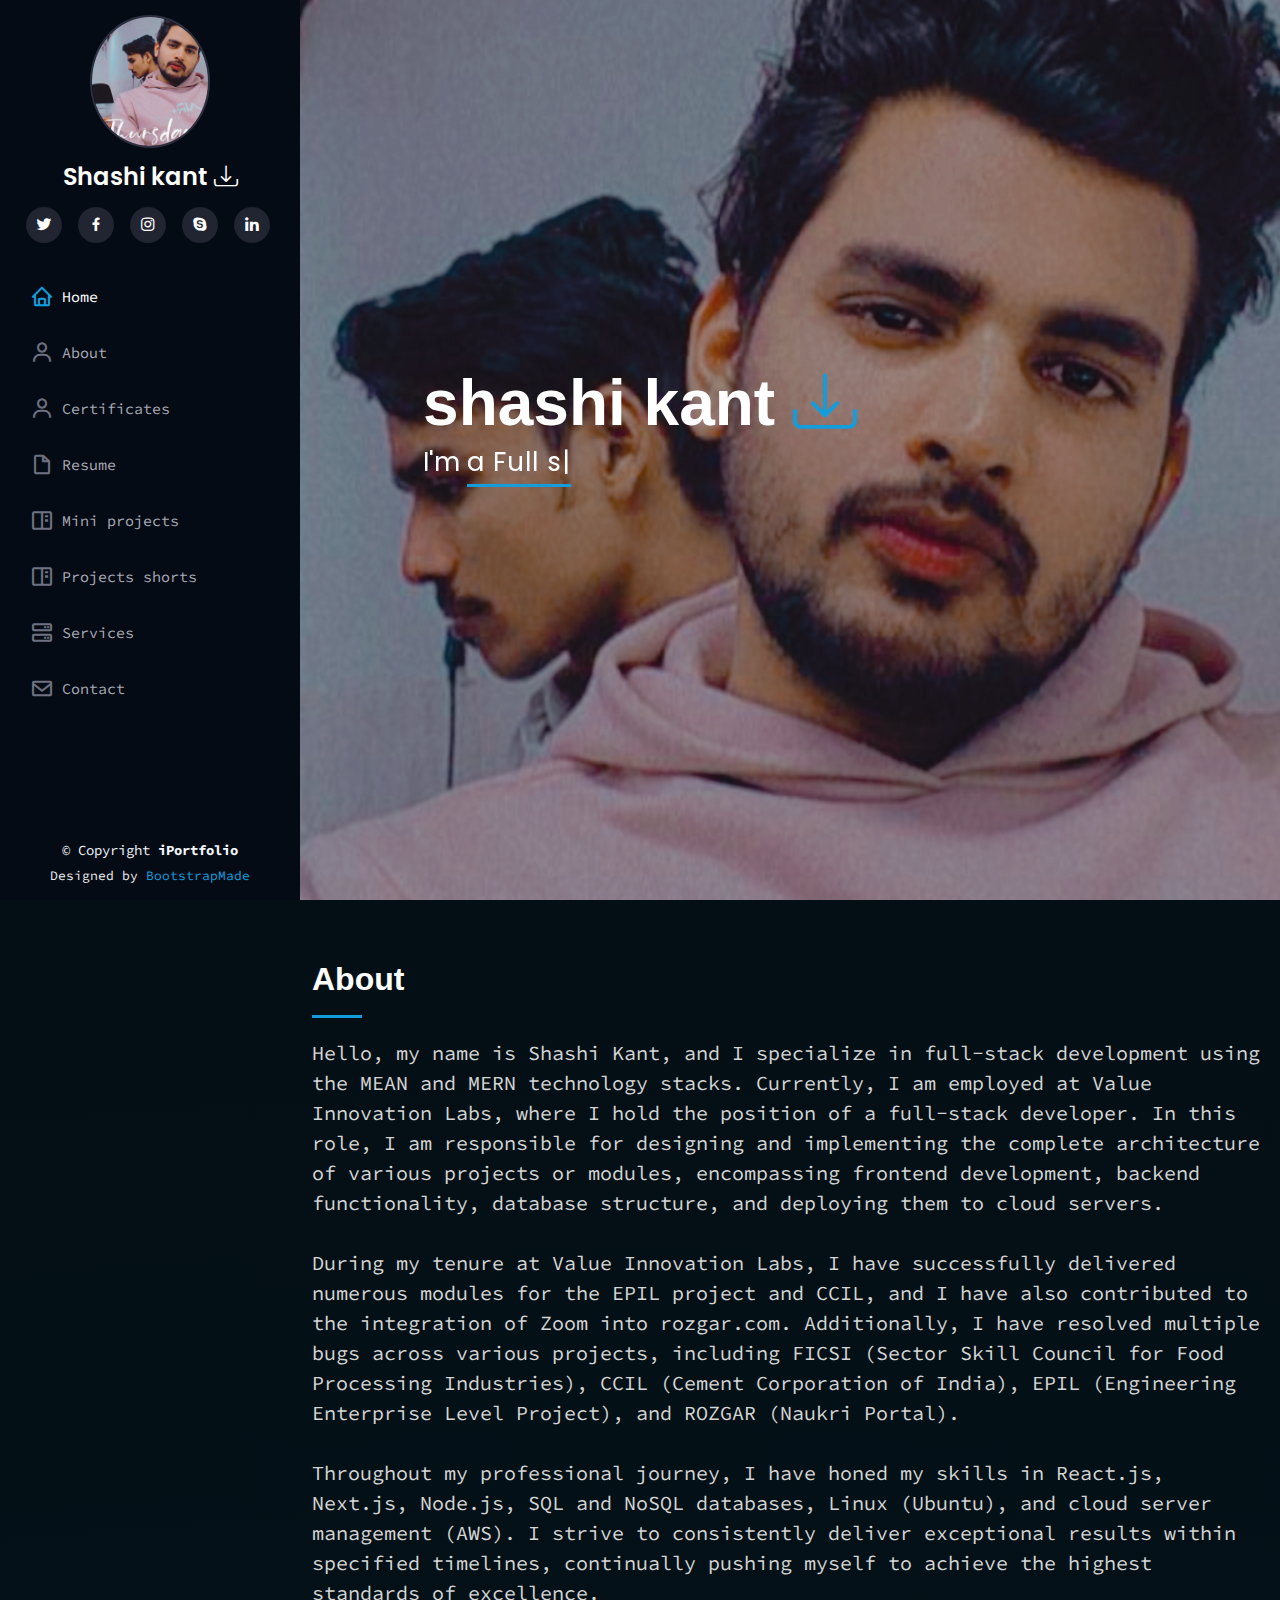
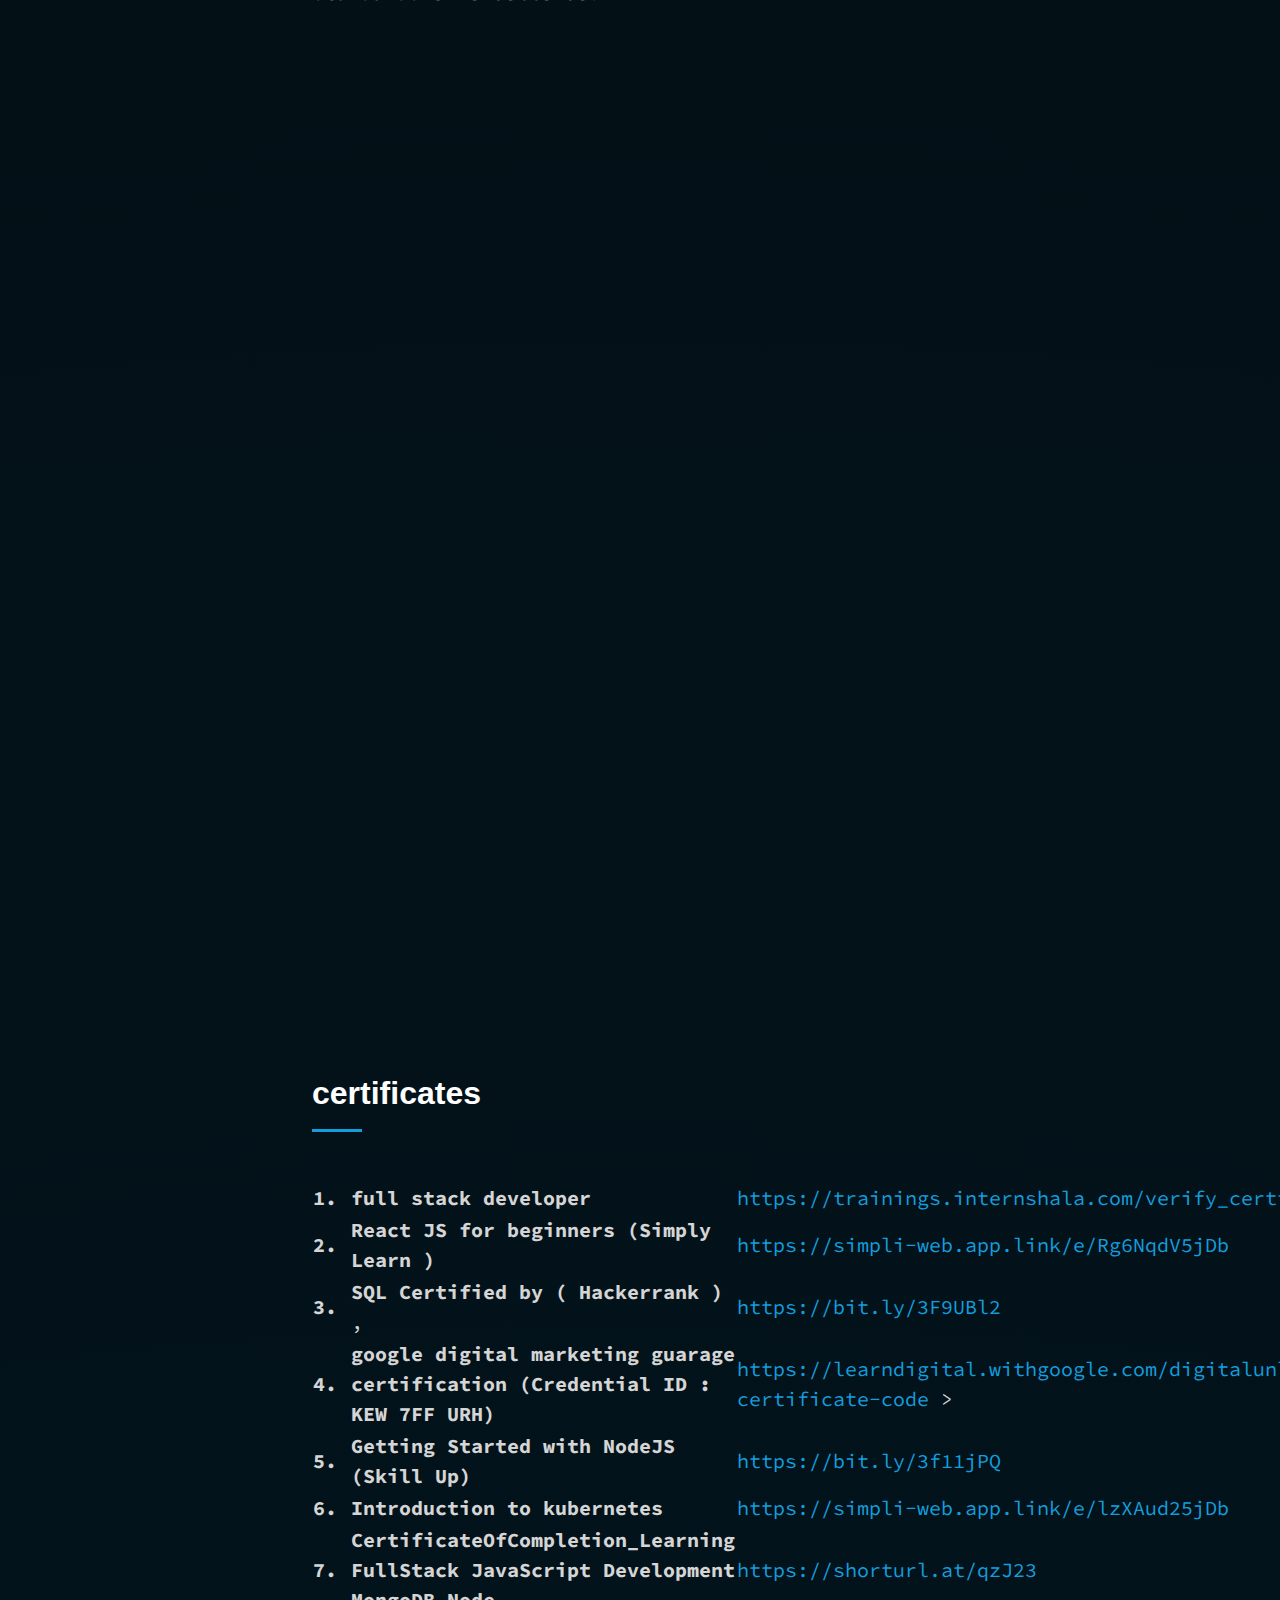
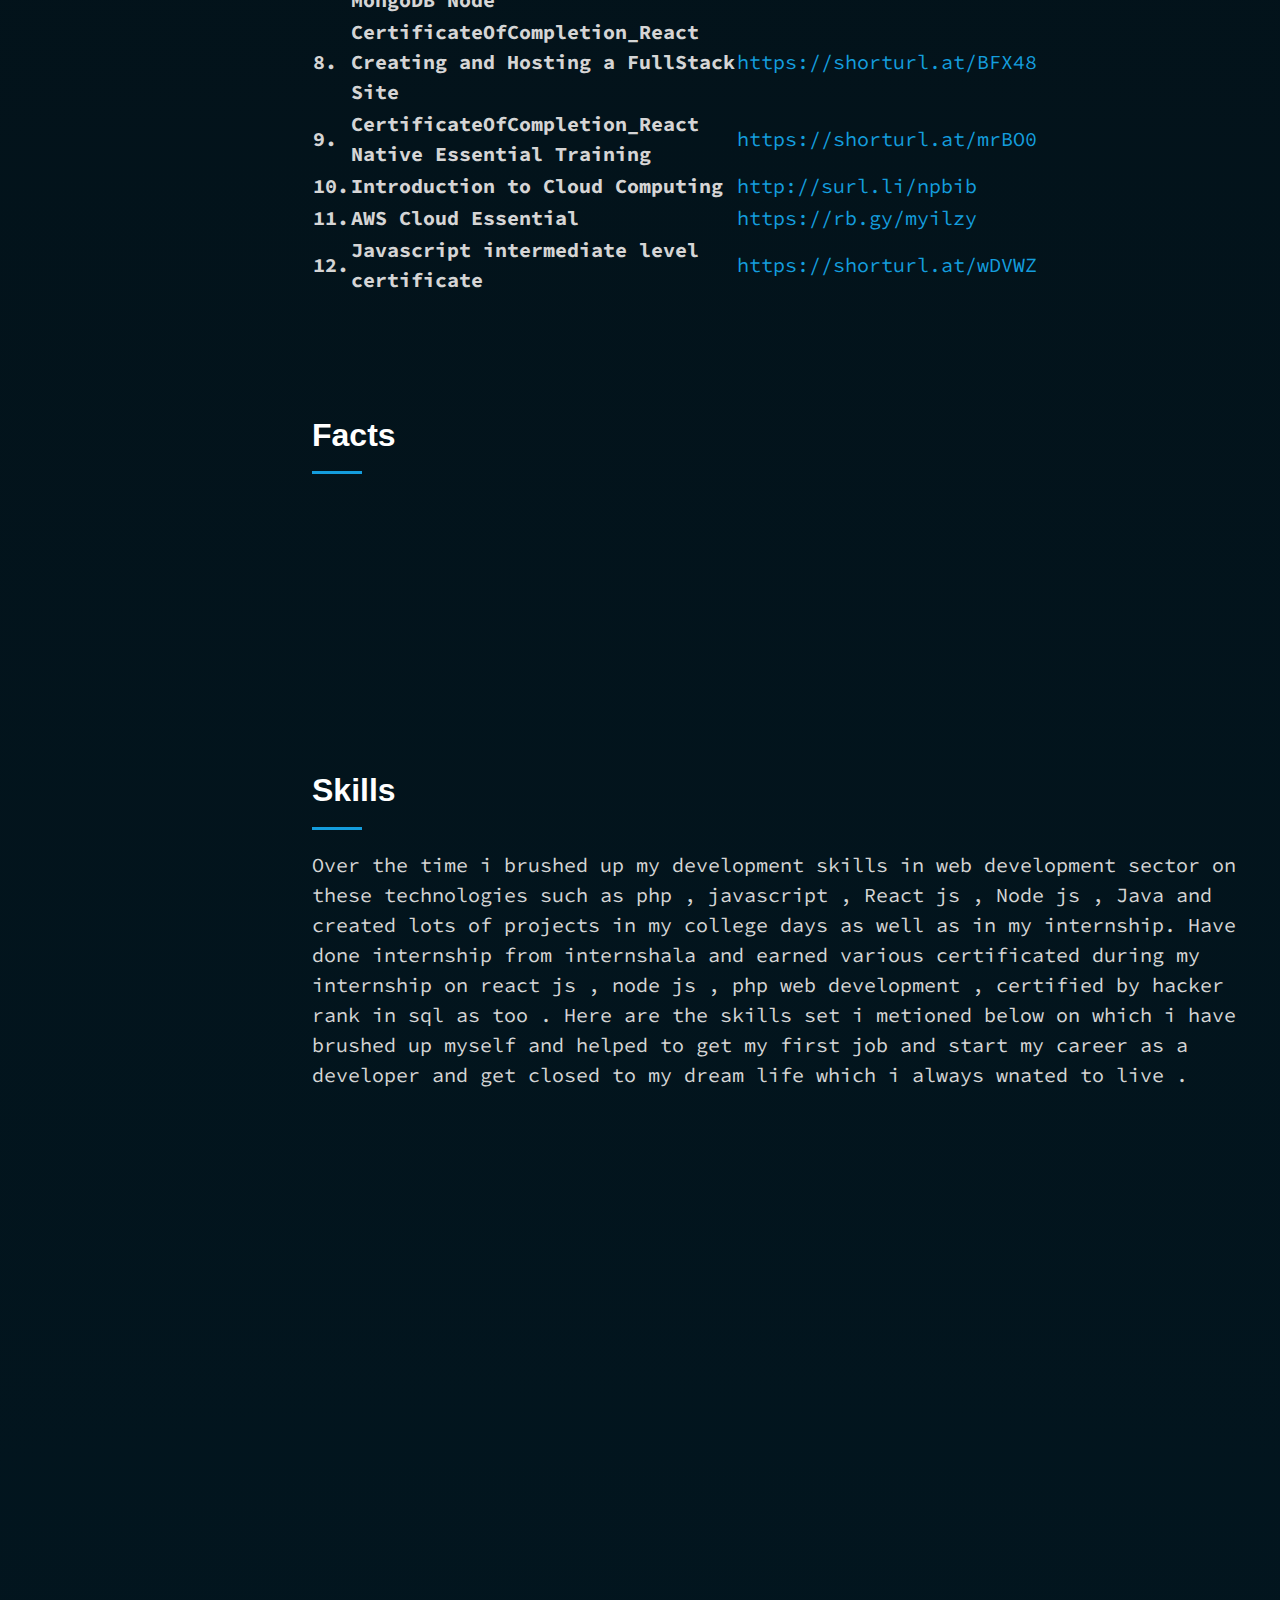
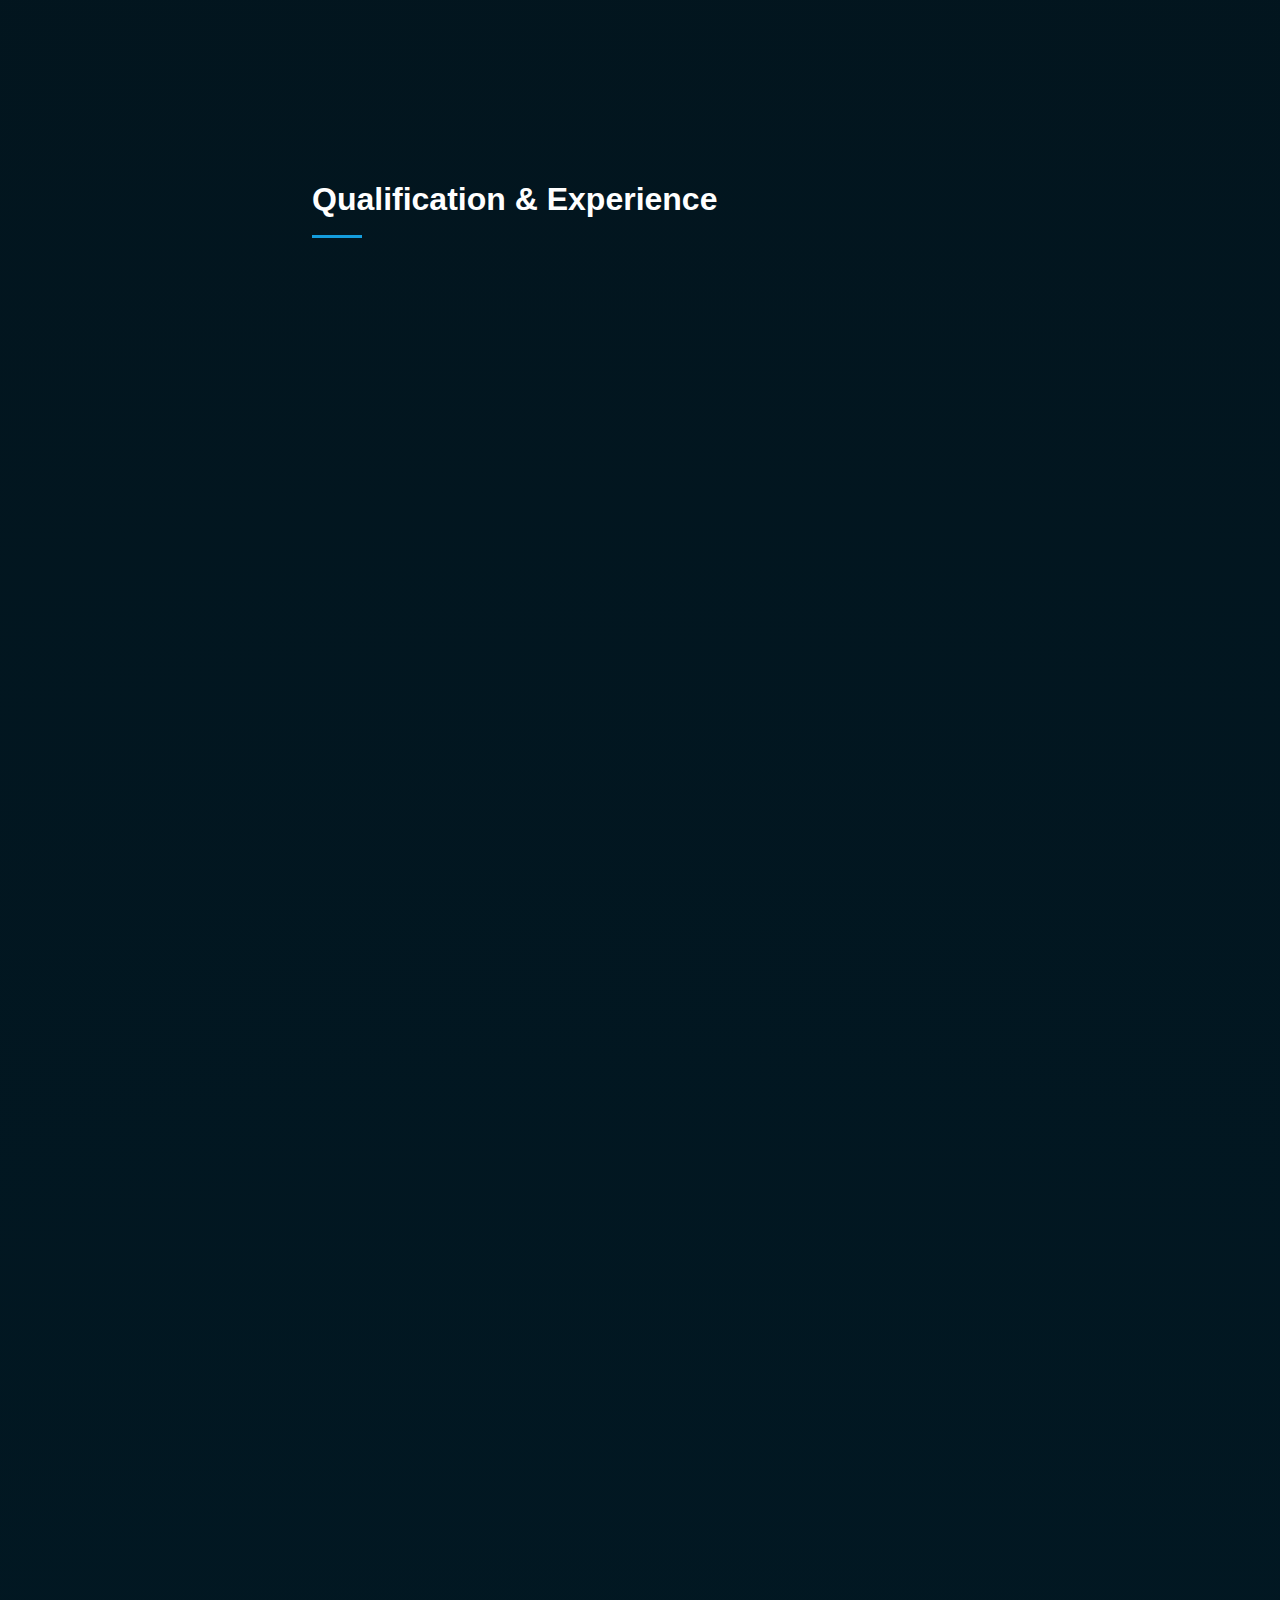
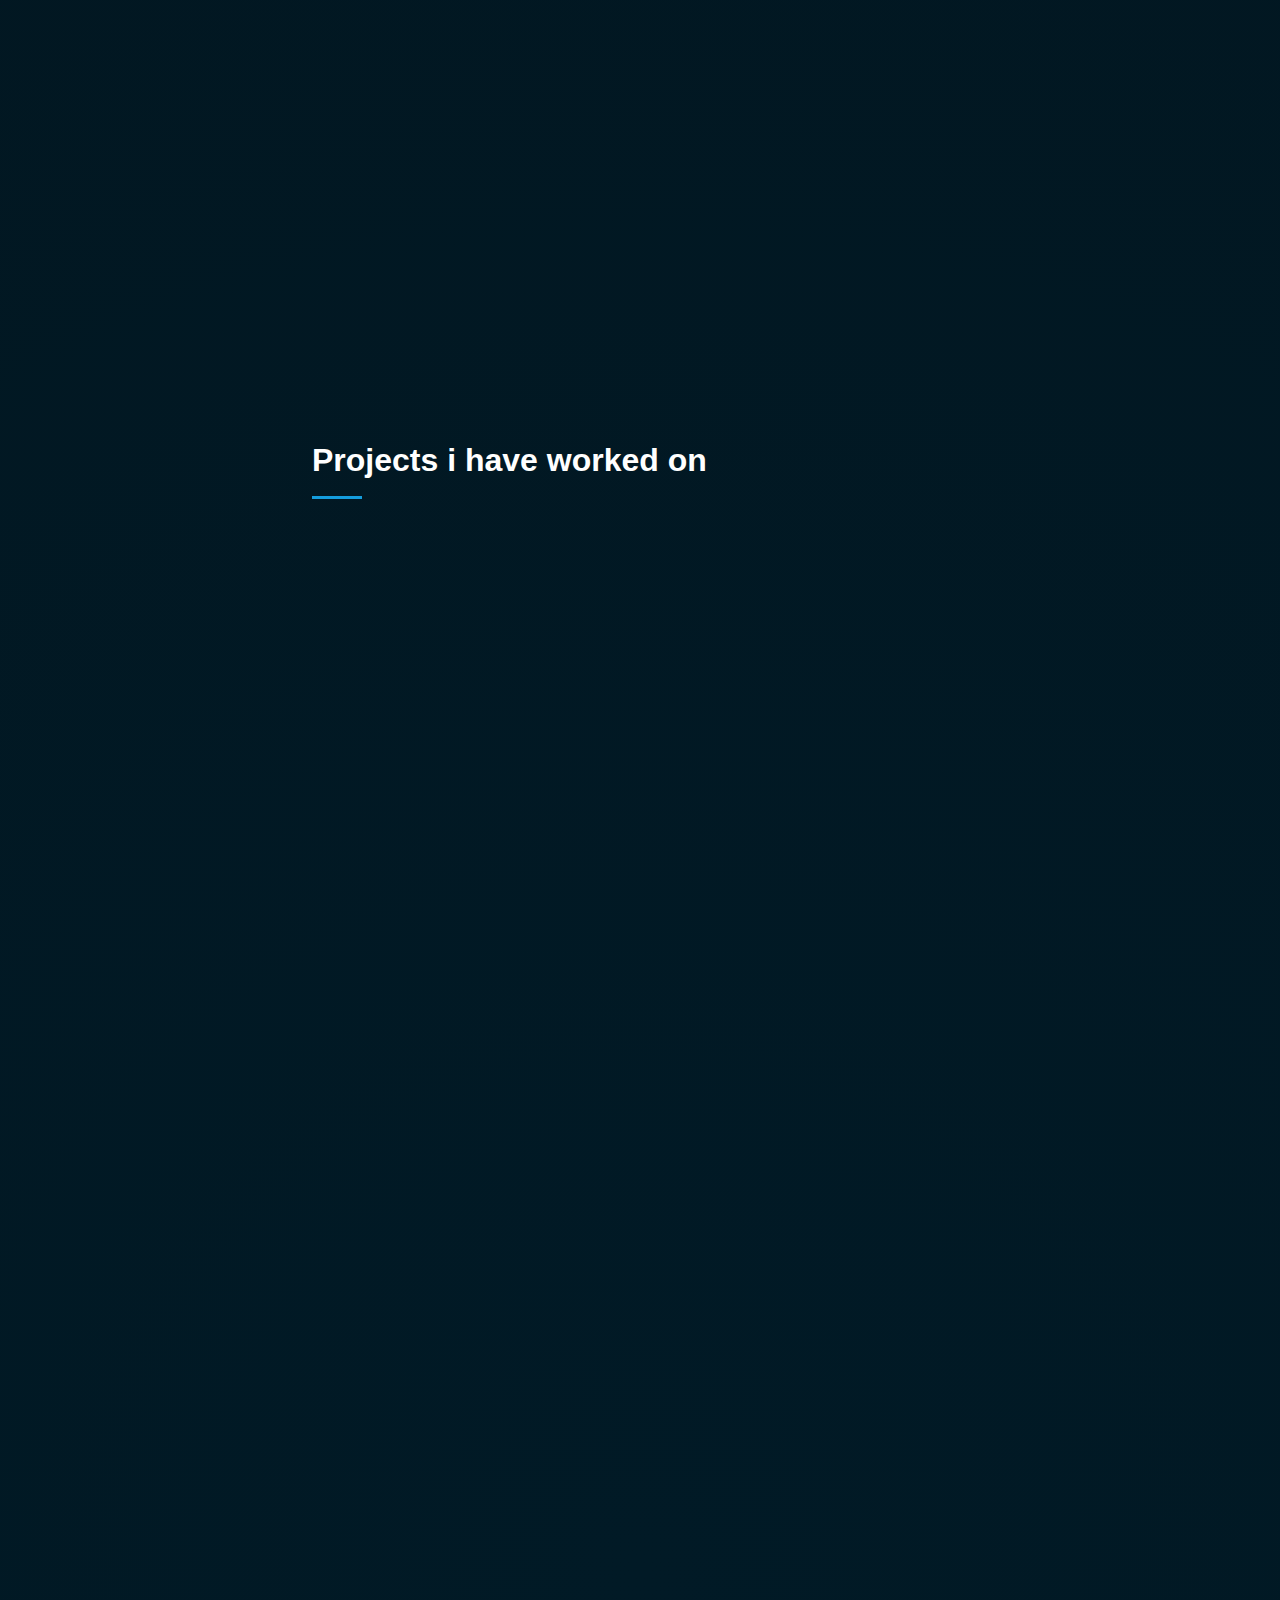
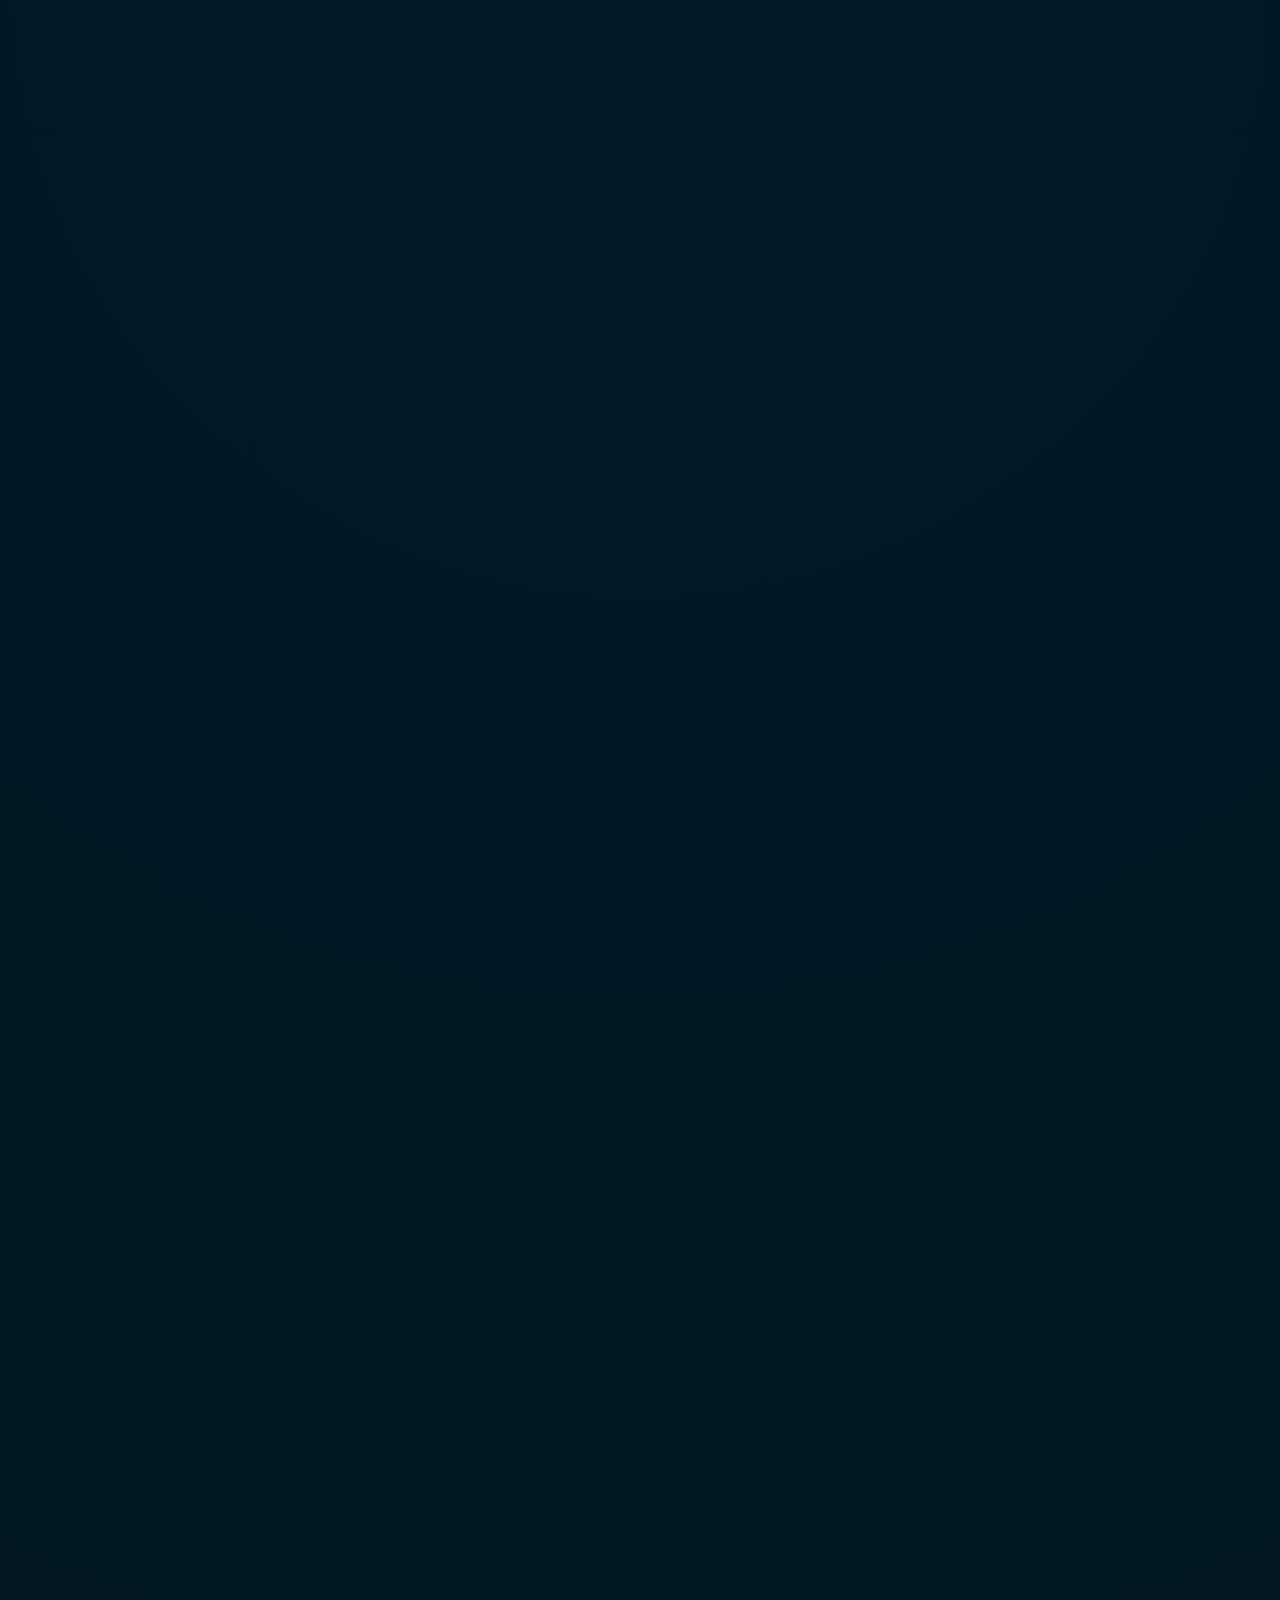
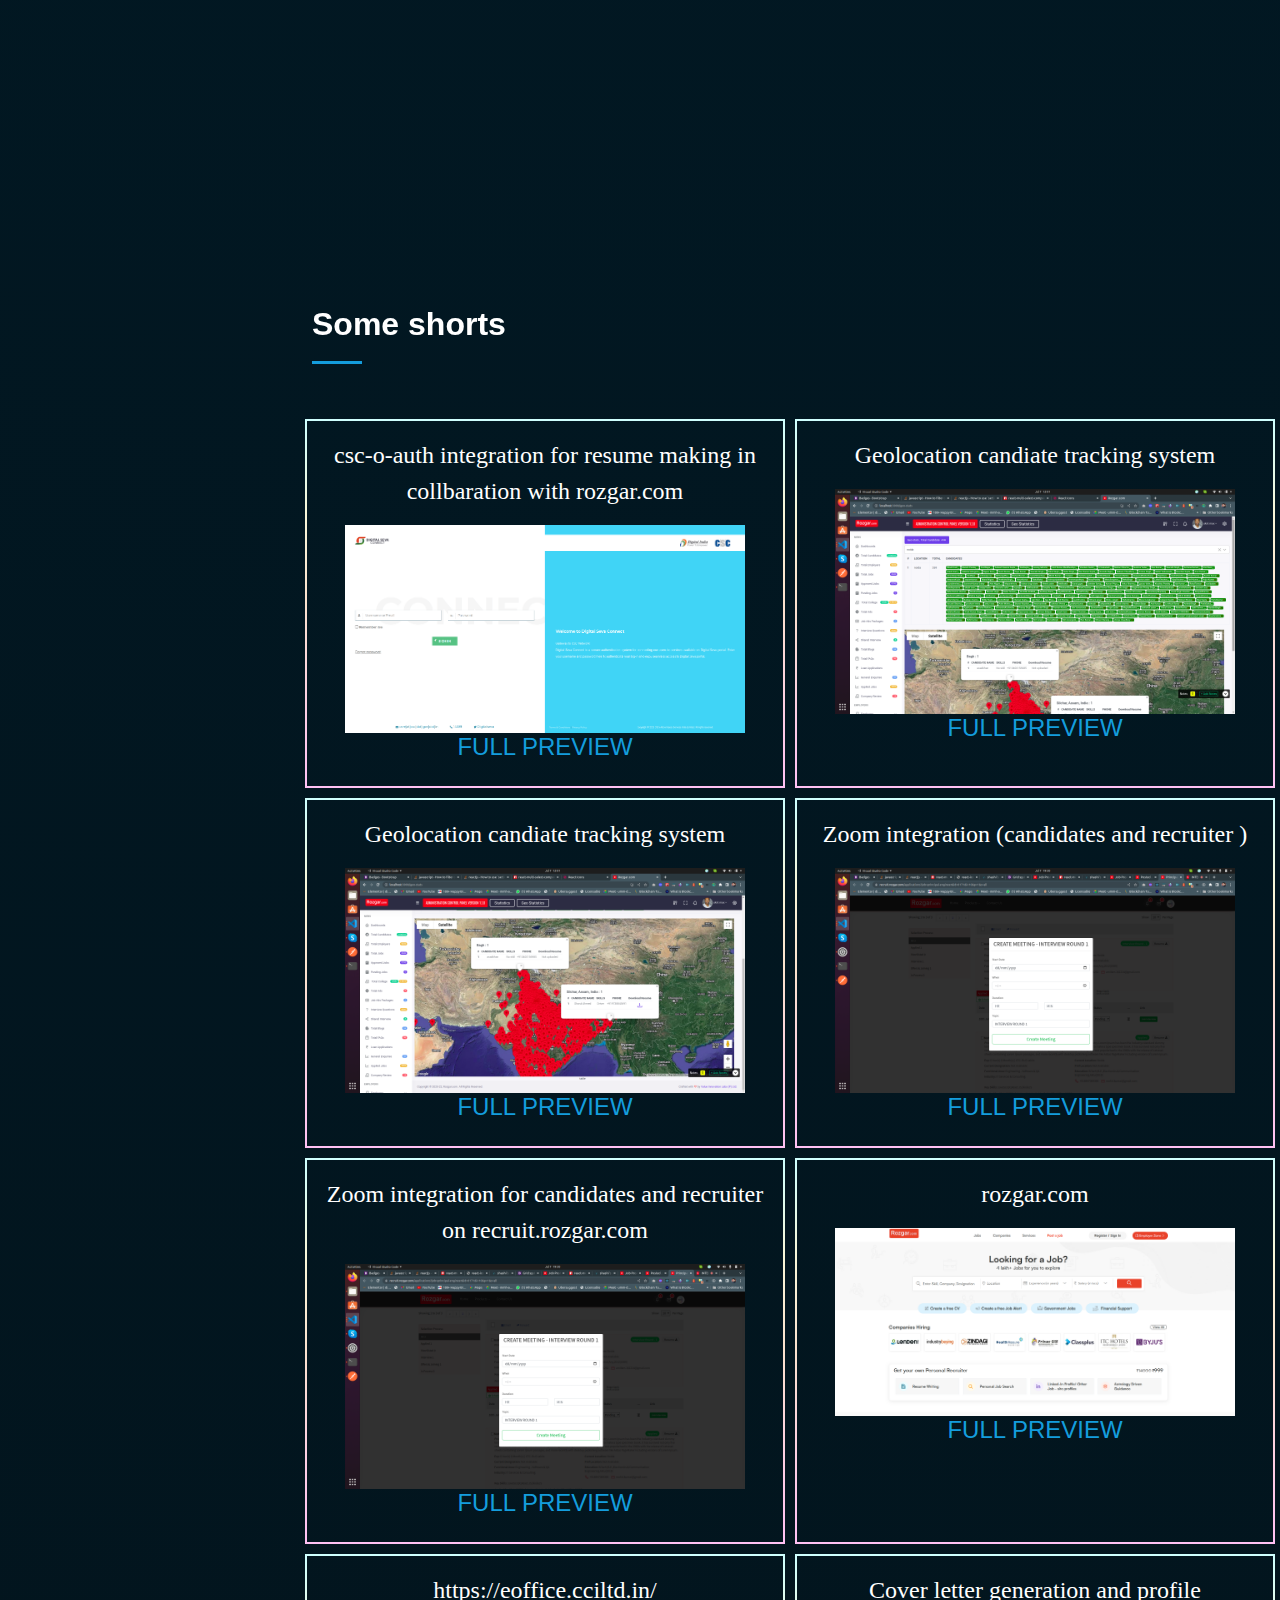
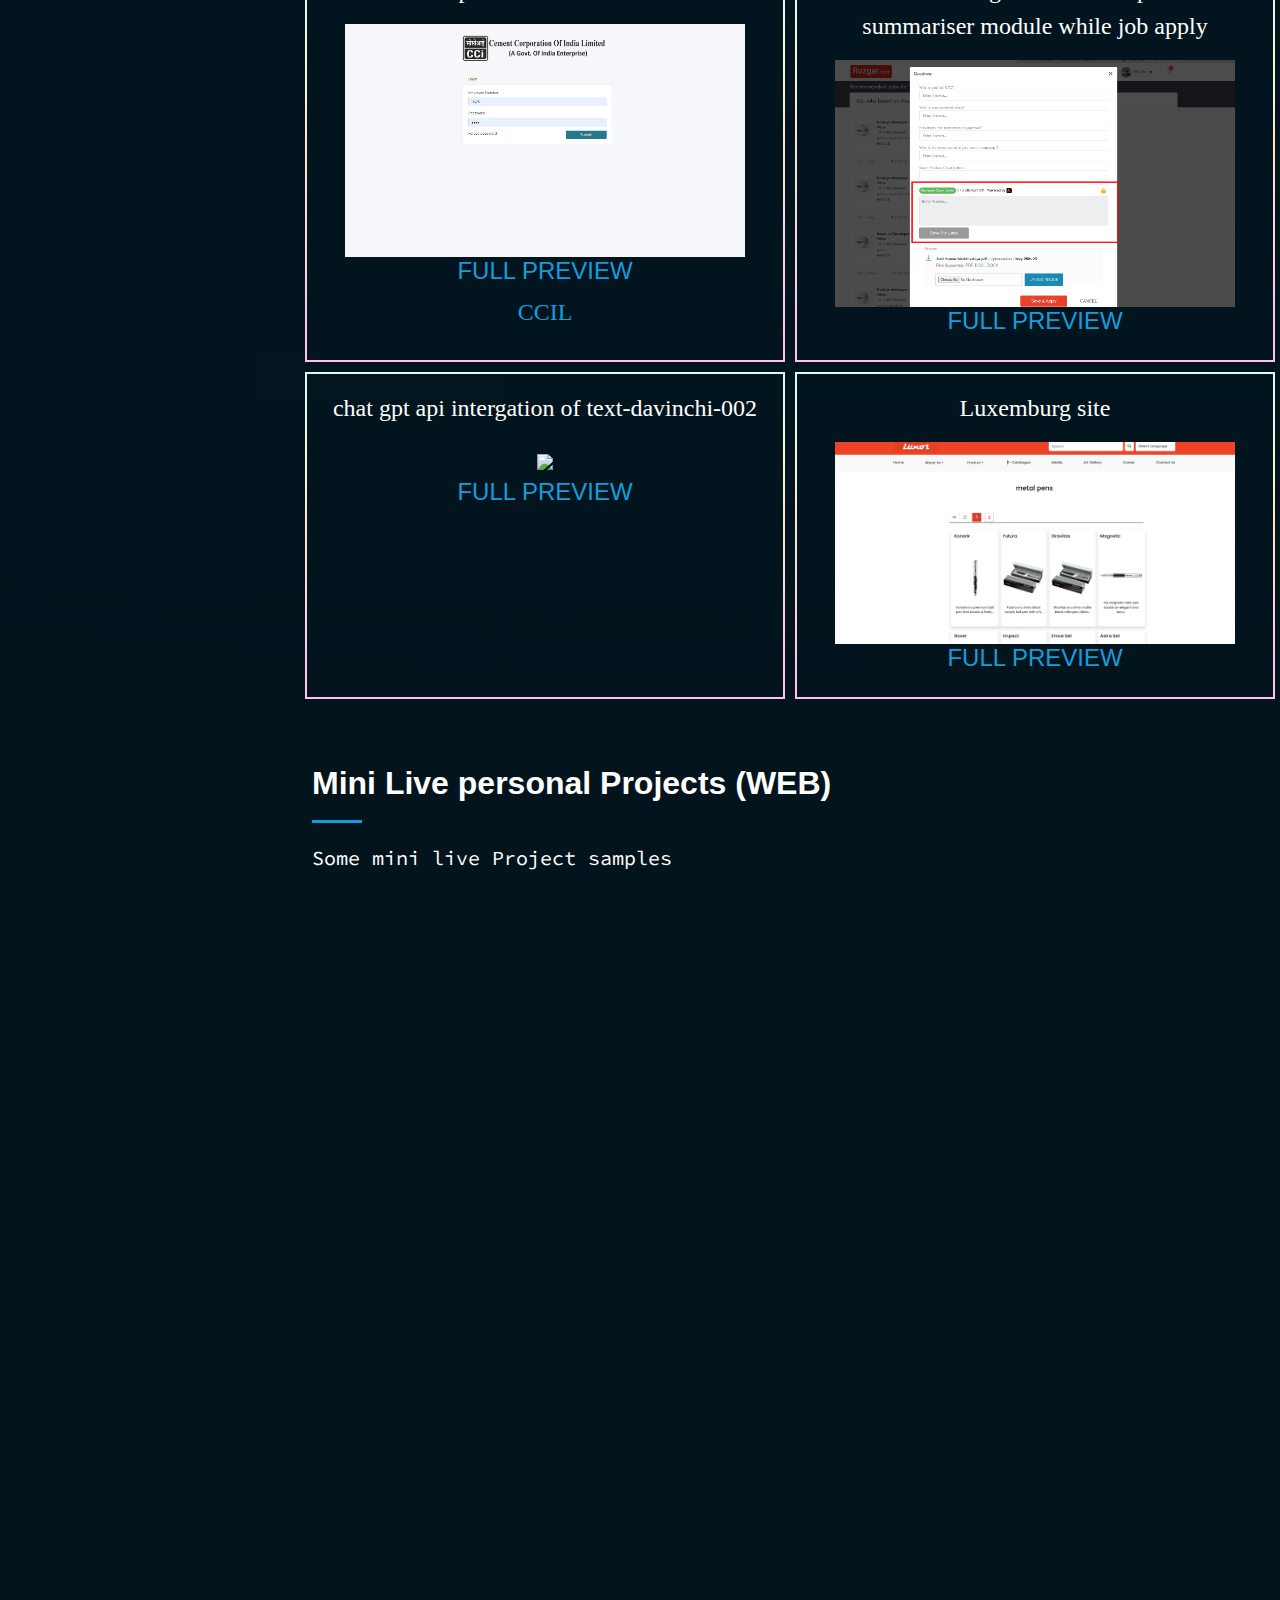
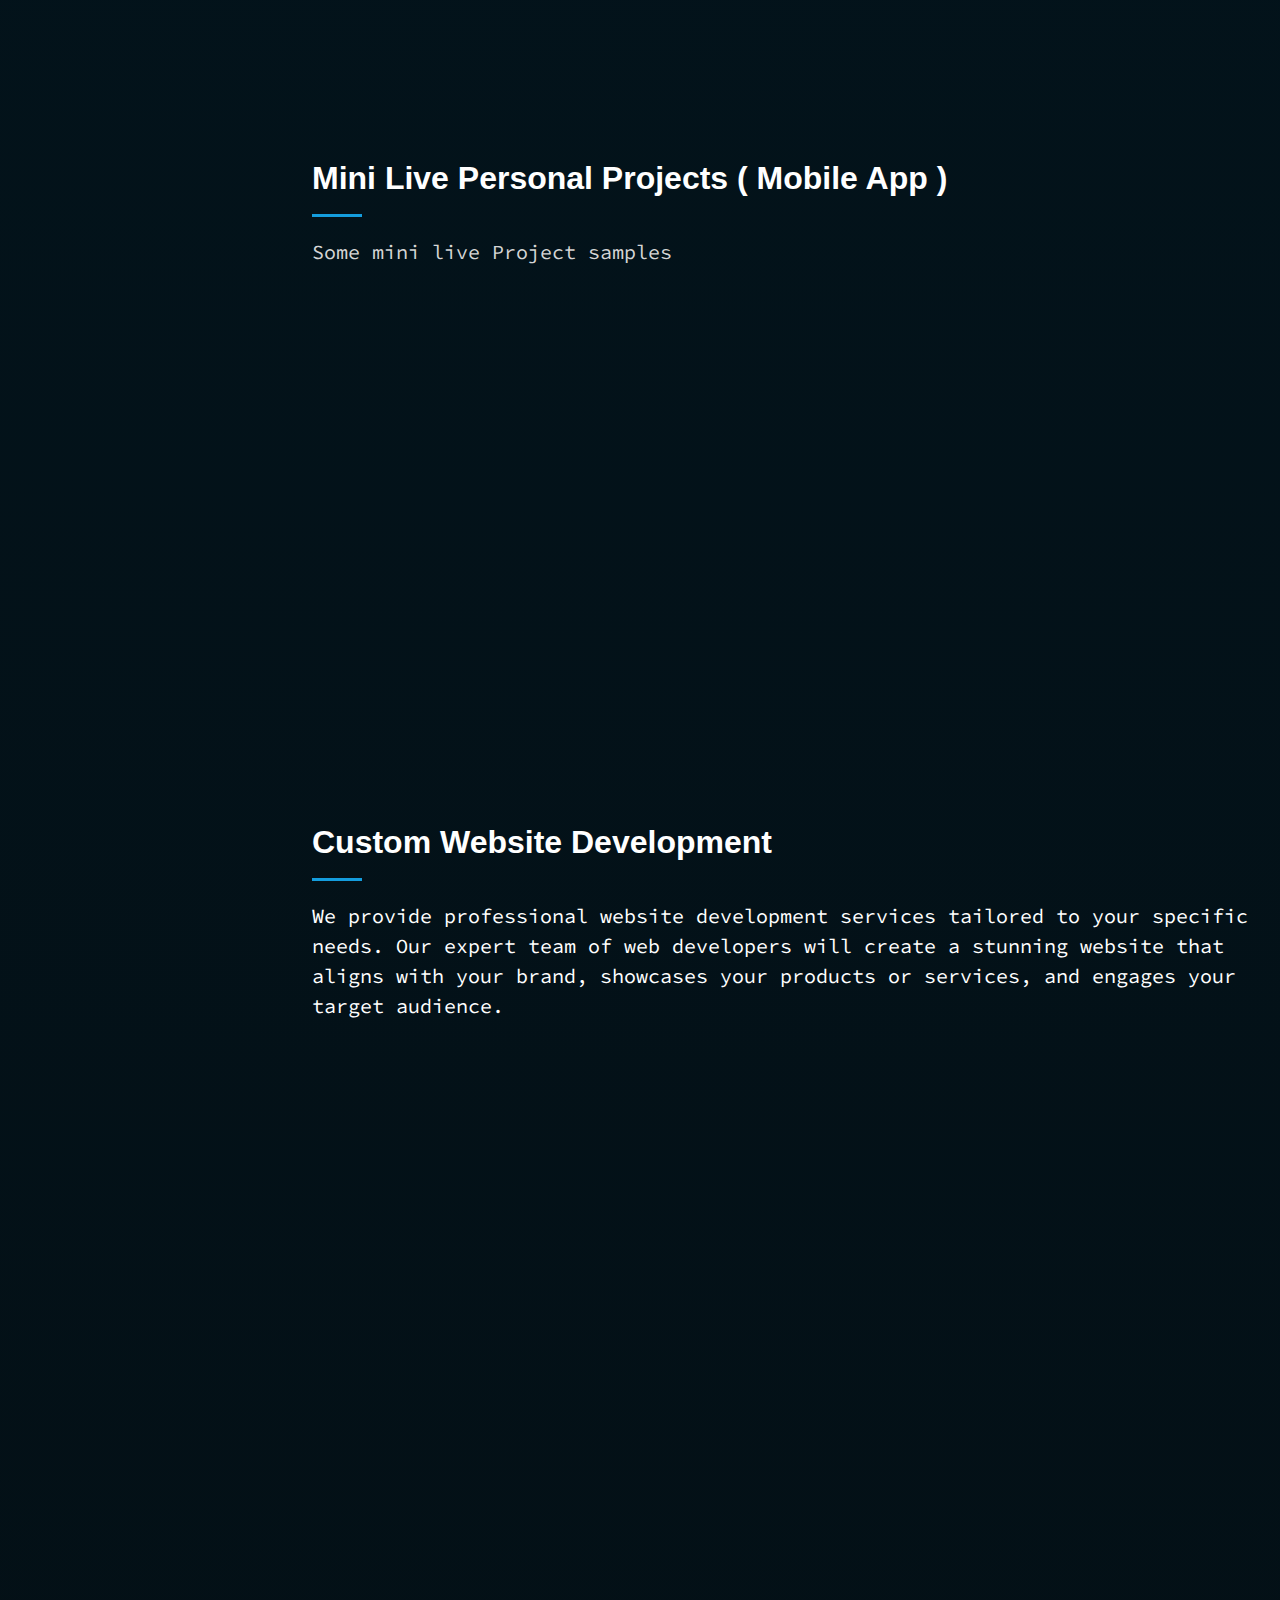
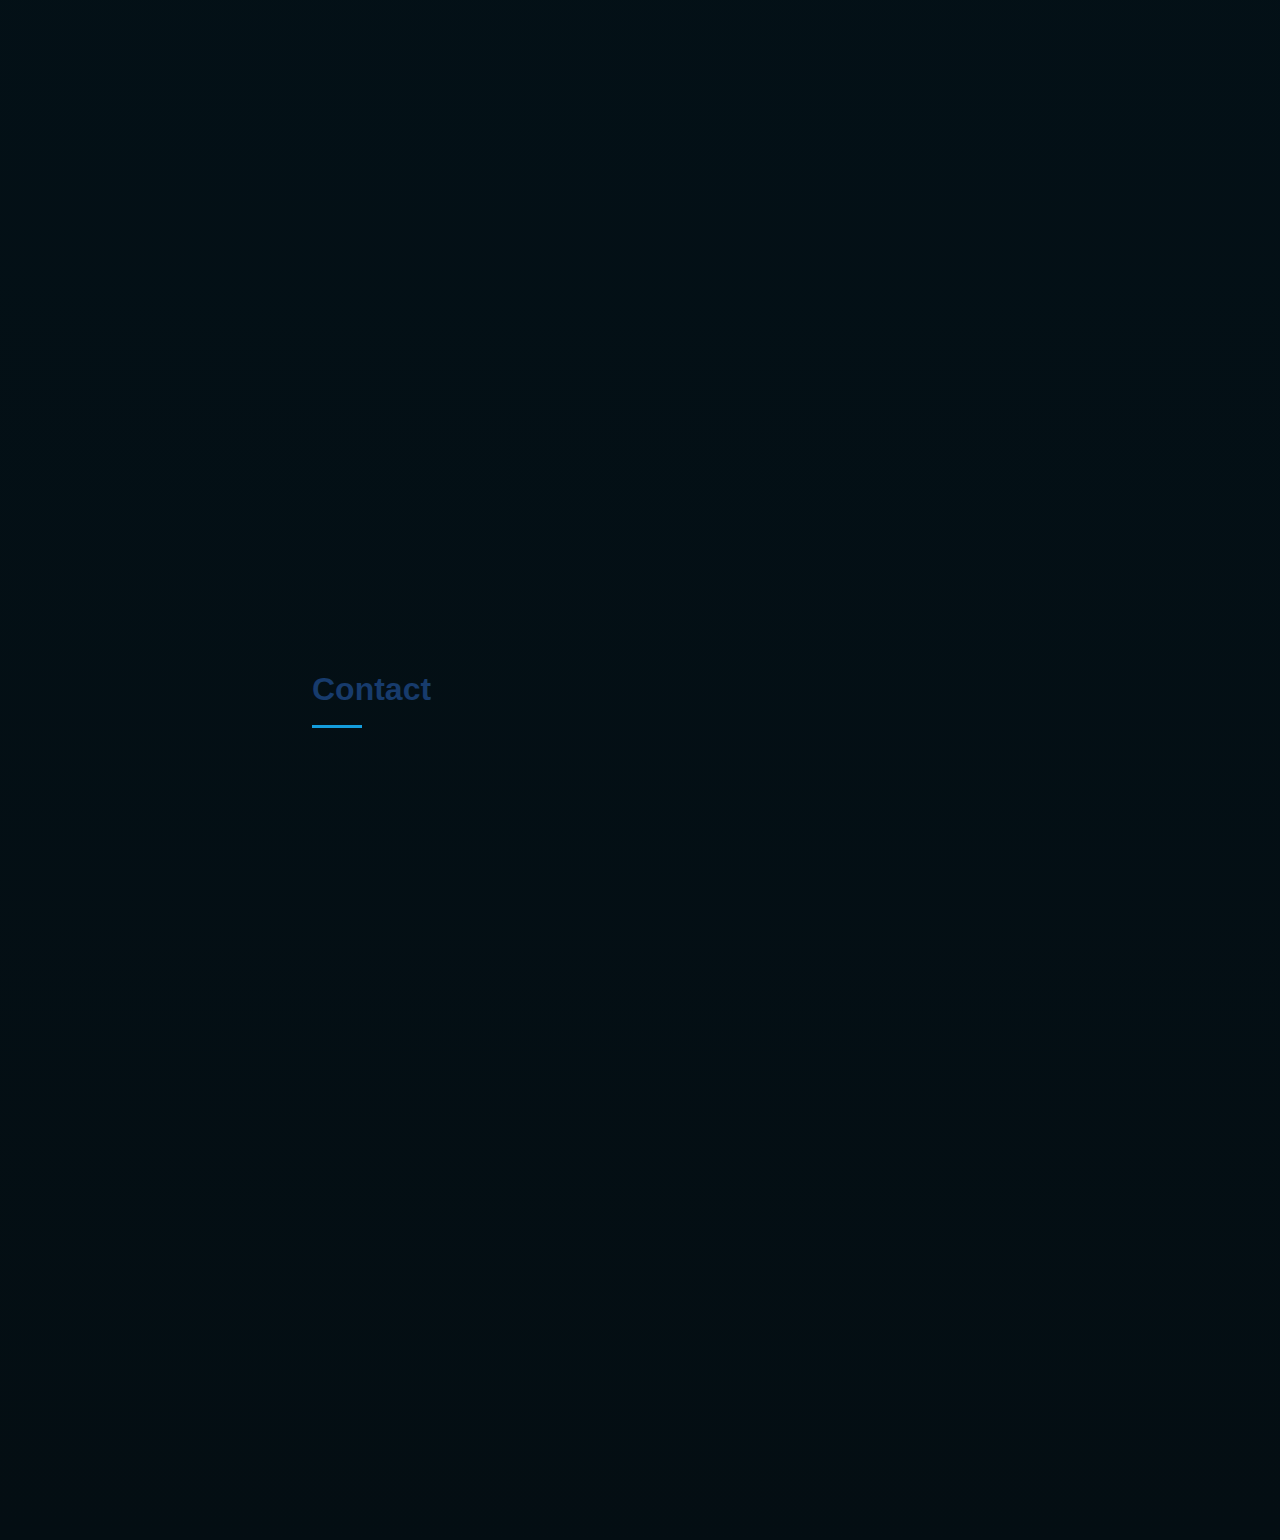
==== commit af0f6d97: "updated resume" ====
--- a/index.html
+++ b/index.html
@@ -3,11 +3,12 @@
 
 
 <head>
-   
+
   <meta charset="utf-8">
   <meta content="width=device-width, initial-scale=1.0" name="viewport">
    
   <title> shashi's resume </title>
+   
   <meta content="" name="description">
   <meta content="" name="keywords">
 
@@ -57,7 +58,7 @@
 
       <div class="profile">
         <img src="assets/img/Hompage.jpg" alt=" " style="border-radius: 50%; border-width: 2px; " height="20px" width="50px" class="img-fluid rounded-circle">
-        <h1 class="text-light"><a href="index.html">Shashi kant </a> <a href="./assets/shashi kant 11 feb  2024.pdf" title=" download resume" ><i class="bi bi-download"></i> </a>  </i>  </h1>
+        <h1 class="text-light"><a href="index.html">Shashi kant </a> <a href="./assets/shashi kant 16 feb 2024 .pdf" title=" download resume" ><i class="bi bi-download"></i> </a>  </i>  </h1>
         <div class="social-links mt-3 text-center">
          
            <a href="https://twitter.com/Shashik84927339" class="twitter"><i class="bx bxl-twitter"></i></a>
@@ -87,8 +88,8 @@
   <!-- ======= Hero Section ======= -->
   <section id="hero" class="d-flex flex-column justify-content-center align-items-center">
     <div class="hero-container" data-aos="fade-in">
-      <h1> shashi kant <a href="./assets/shashi kant 11 feb  2024.pdf" title=" download resume" ><i class="bi bi-download"></i> </a>  </h1>
-      <p>I'm <span class="typed" data-typed-items= "Full stack developer" ></span> </p>
+      <h1> shashi kant <a href="./assets/shashi kant 16 feb 2024 .pdf" title=" download resume" ><i class="bi bi-download"></i> </a>  </h1>
+      <p>I'm <span class="typed" data-typed-items= "a Full stack developer (MERN)" ></span> </p>
     </div>
   </section><!-- End Hero -->
 
--- a/assets/css/style.css
+++ b/assets/css/style.css
@@ -1218,3 +1218,5 @@
   border-image: url("data:image/svg+xml;charset=utf-8,%3Csvg width='100' height='100' viewBox='0 0 100 100' fill='none' xmlns='http://www.w3.org/2000/svg'%3E %3ClinearGradient id='g' x1='0%25' y1='0%25' x2='0%25' y2='100%25'%3E%3Cstop offset='0%25' stop-color='%23cffffe' /%3E%3Cstop offset='25%25' stop-color='%23f9f7d9' /%3E%3Cstop offset='50%25' stop-color='%23fce2ce' /%3E%3Cstop offset='100%25' stop-color='%23ffc1f3' /%3E%3C/linearGradient%3E %3Cpath d='M1.5 1.5 l97 0l0 97l-97 0 l0 -97' stroke-linecap='square' stroke='url(%23g)' stroke-width='3'/%3E %3C/svg%3E") 1;
 }
 
+
+
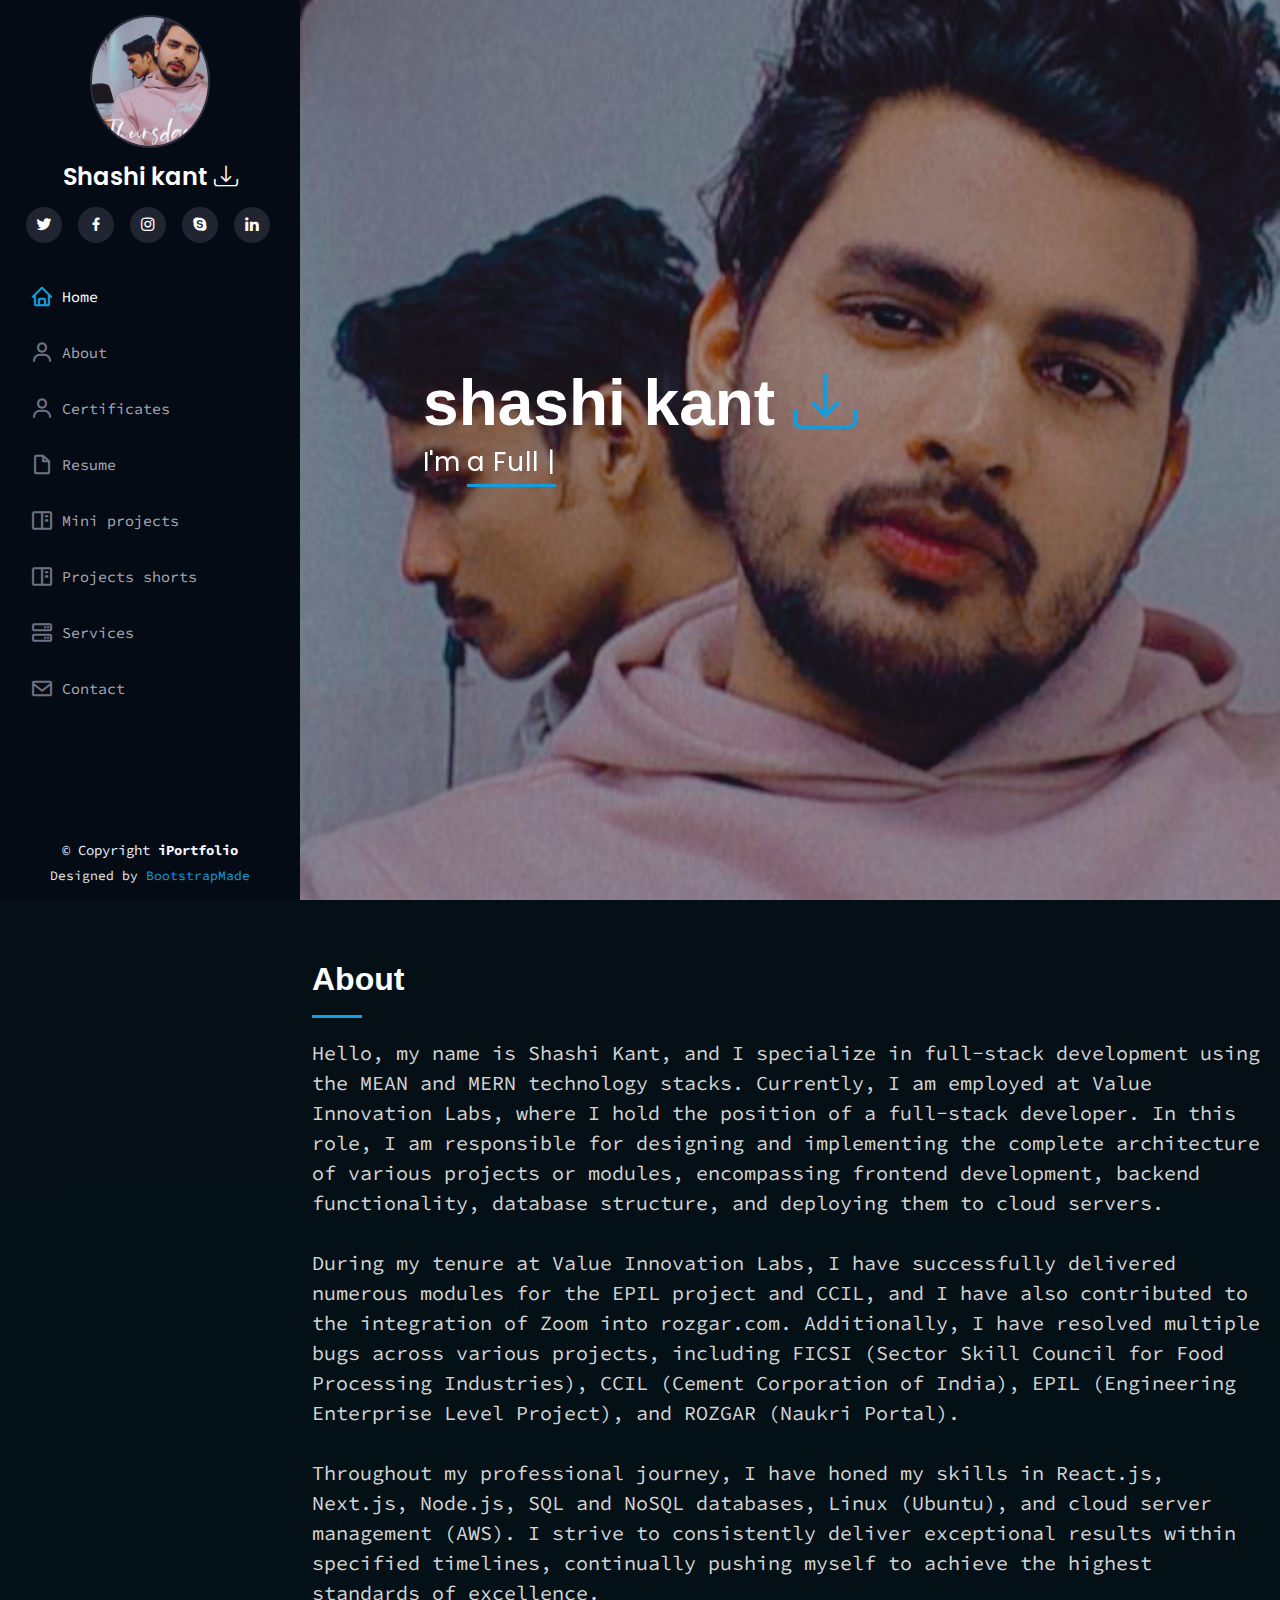
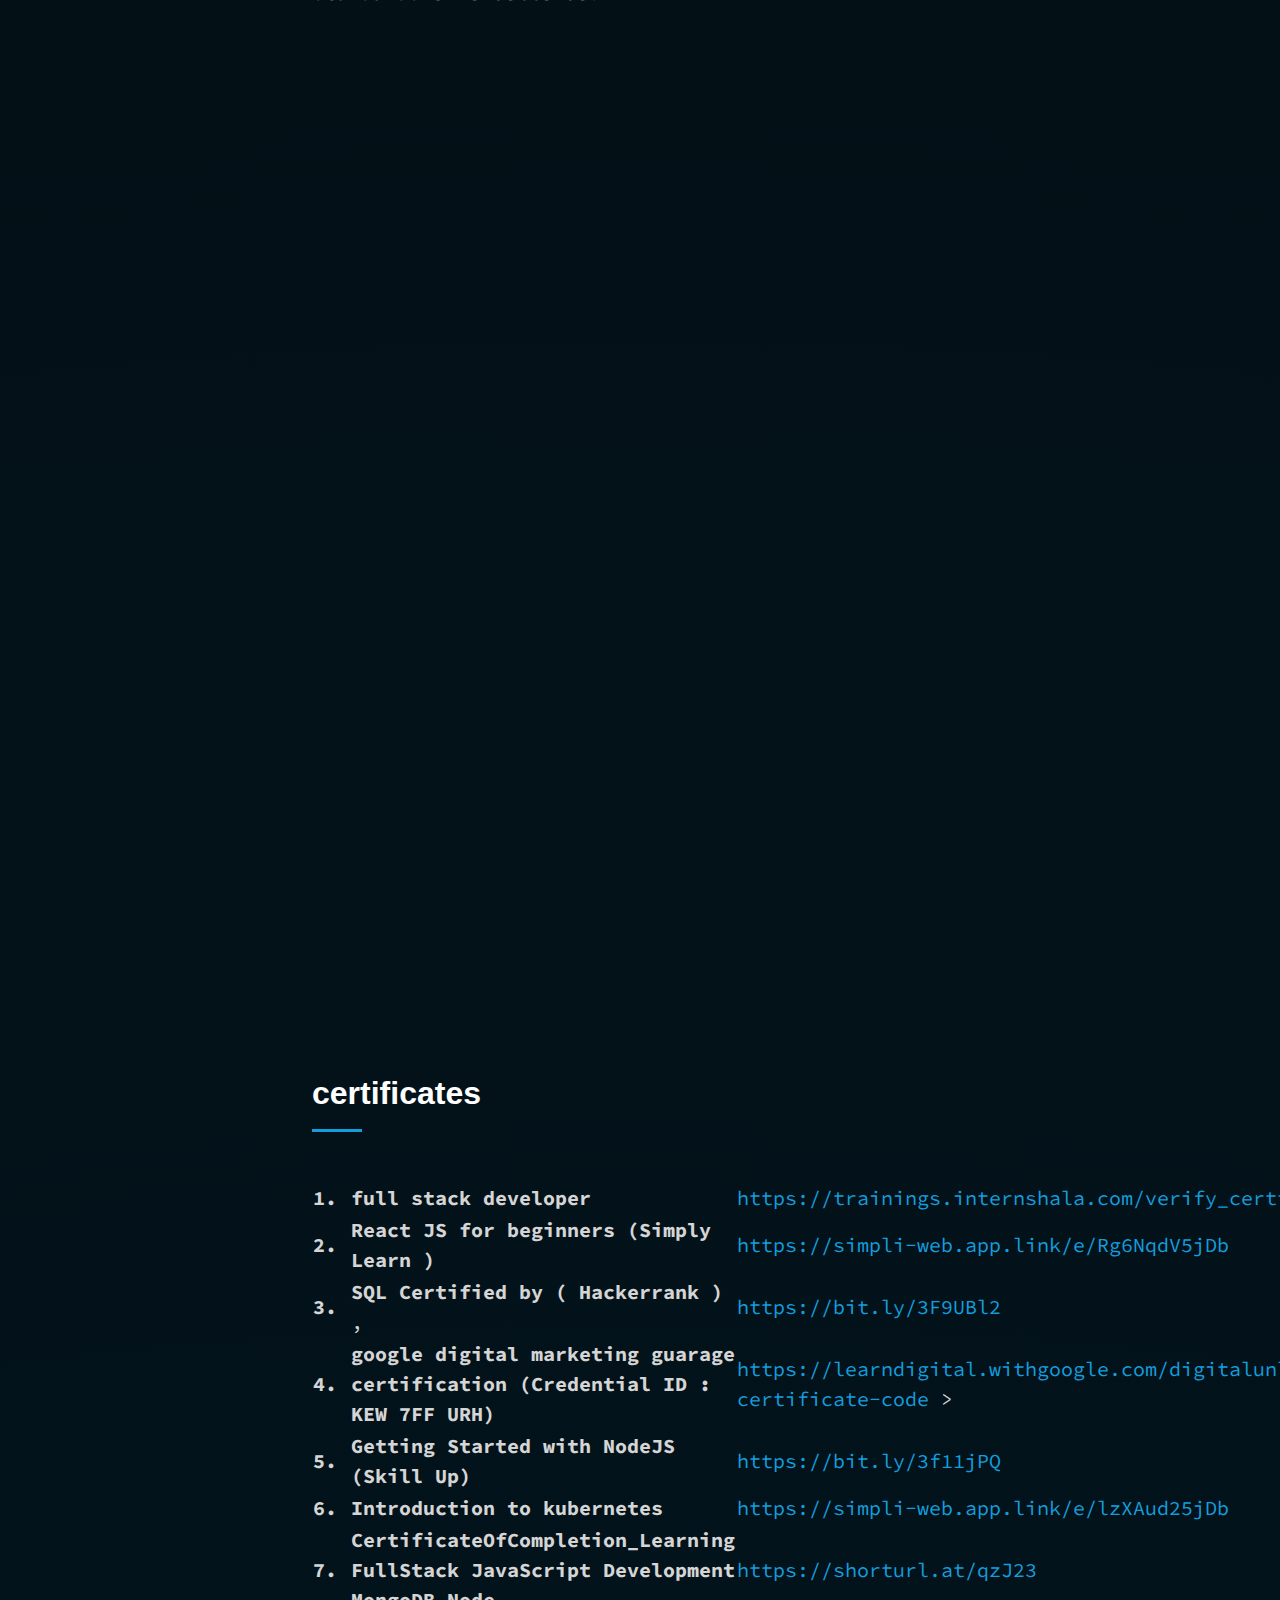
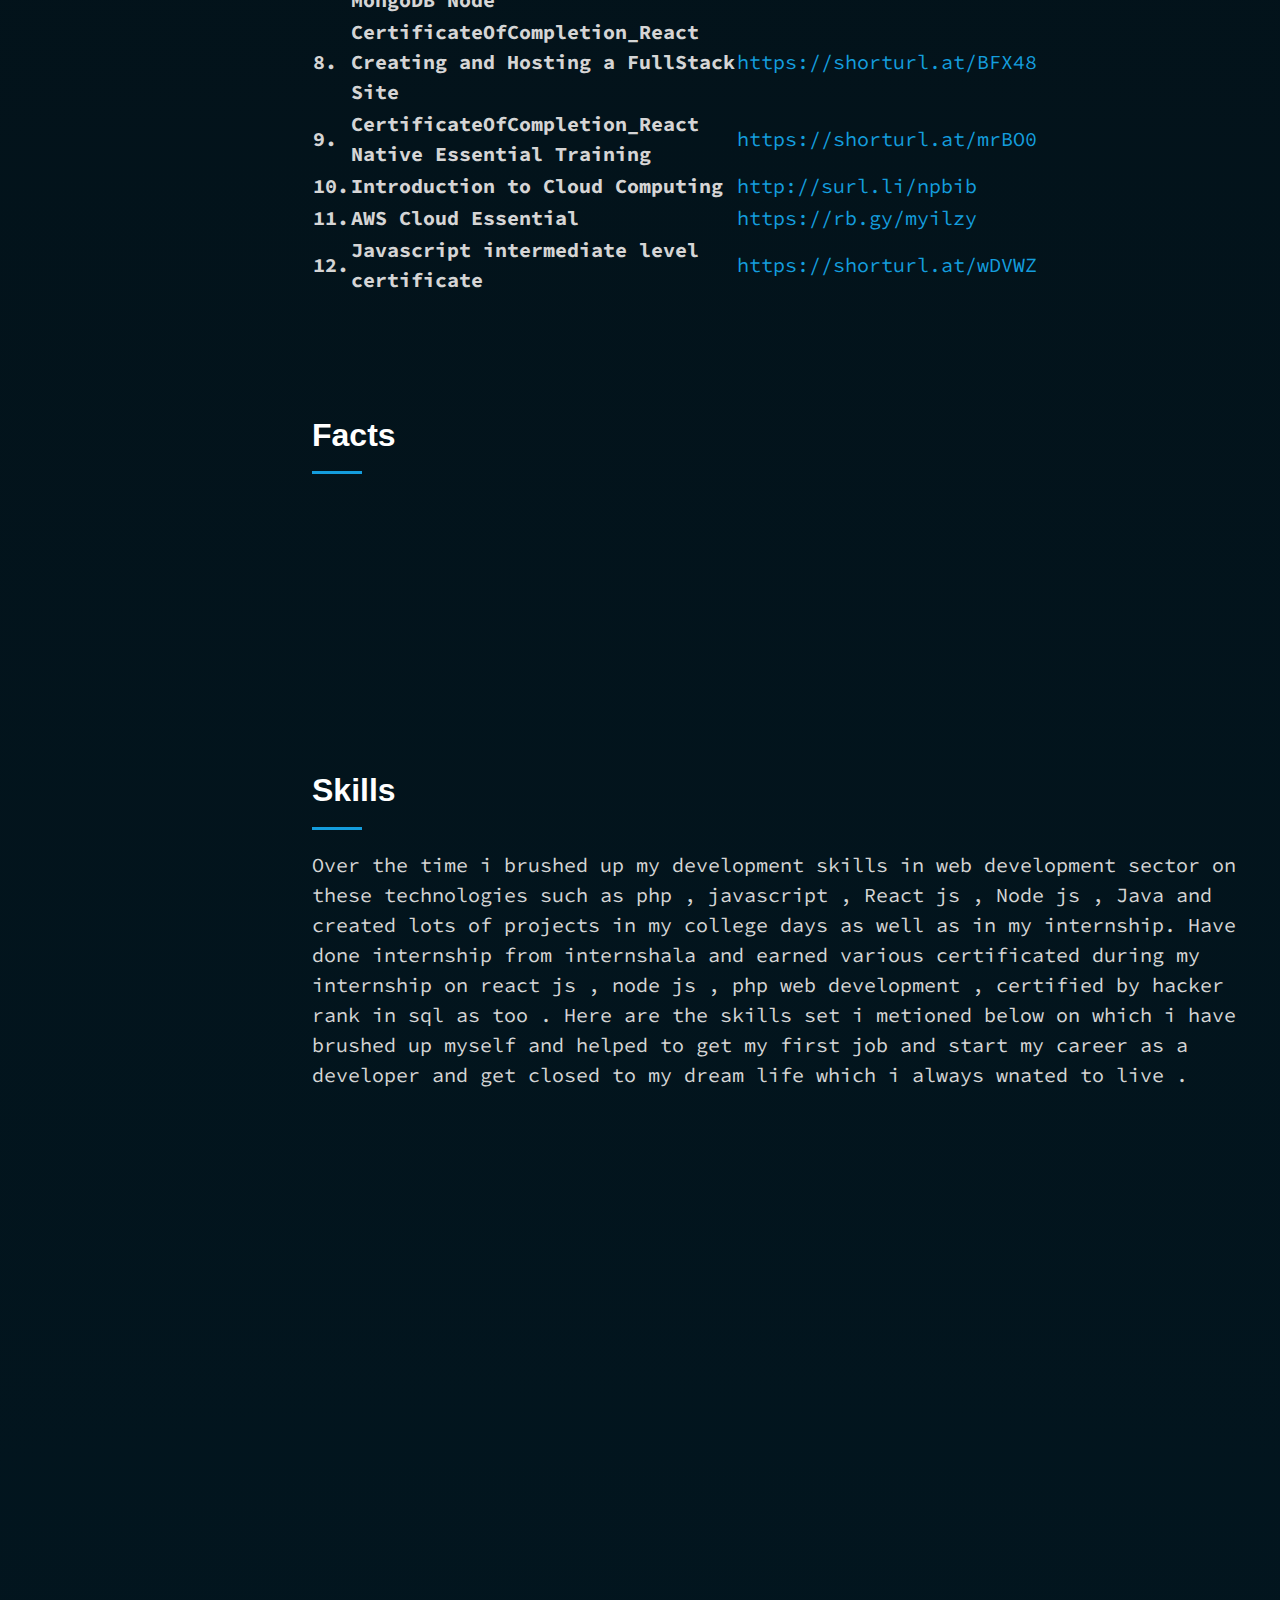
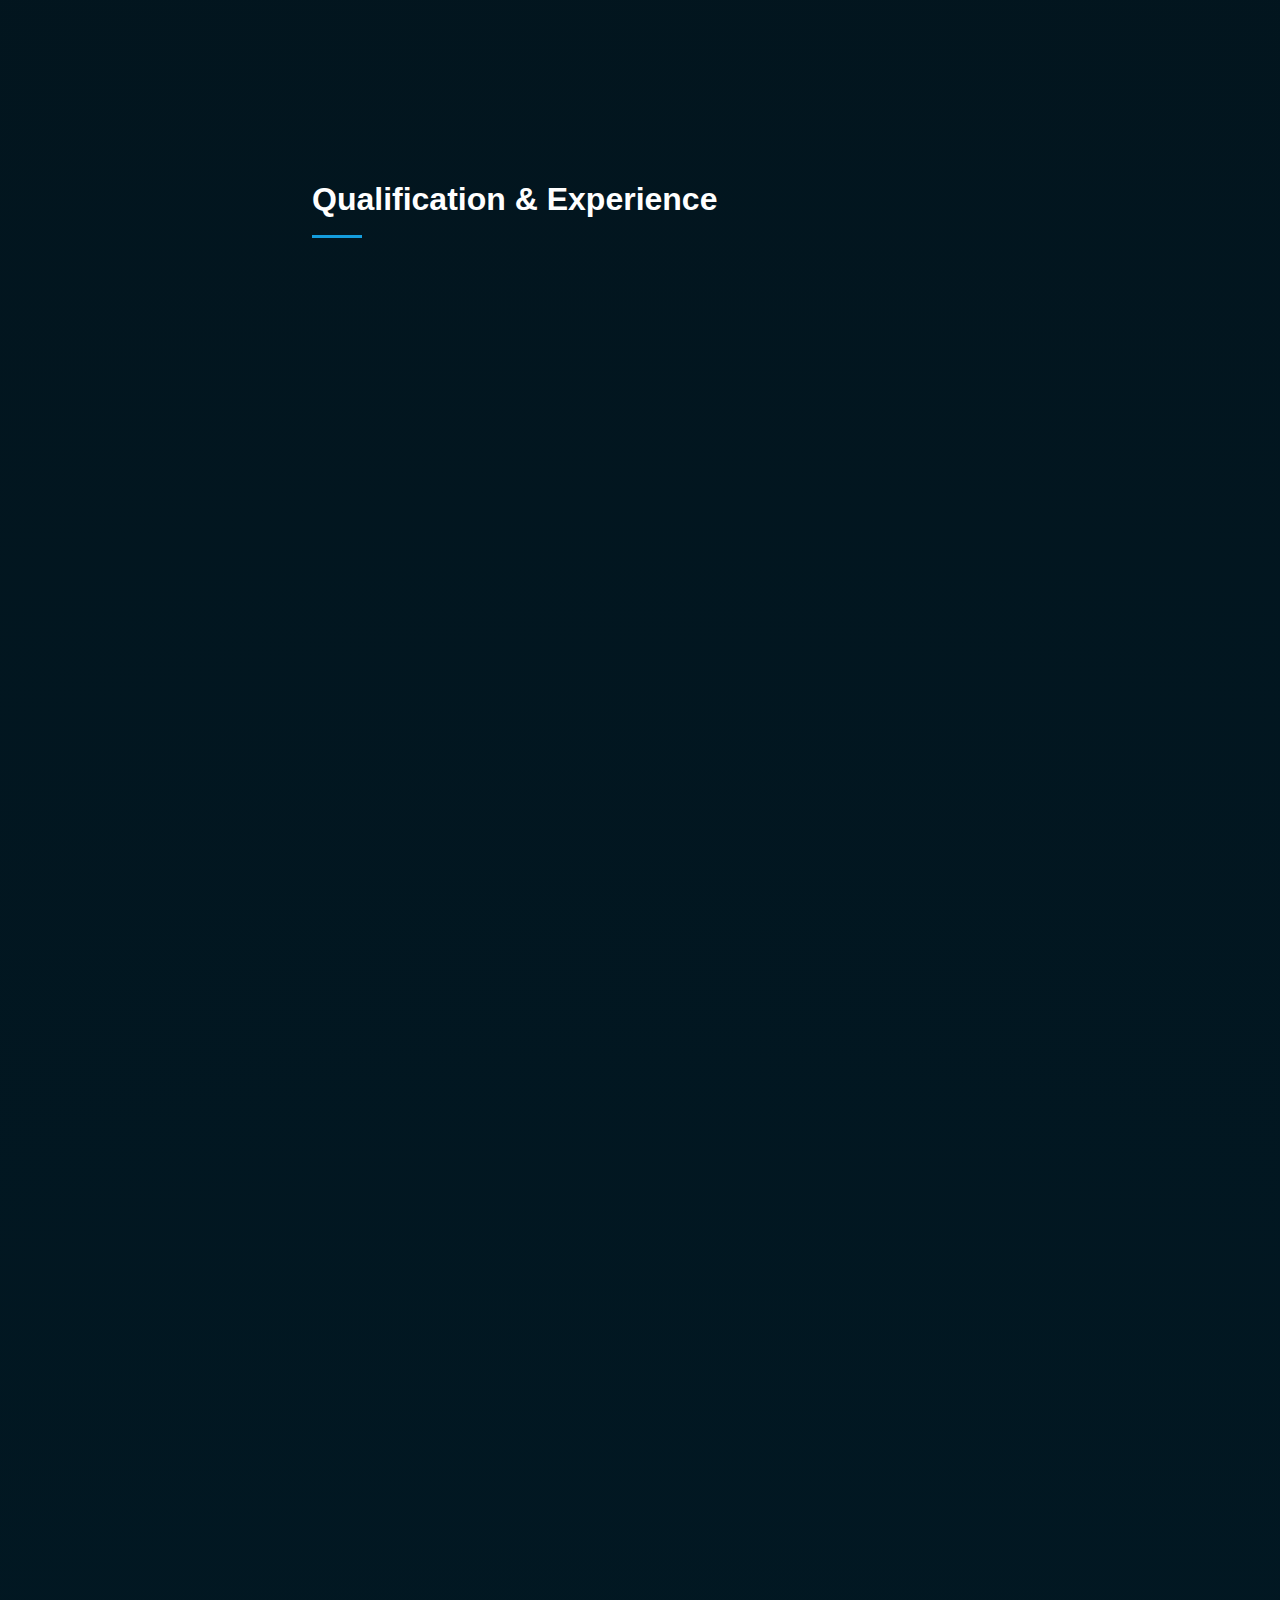
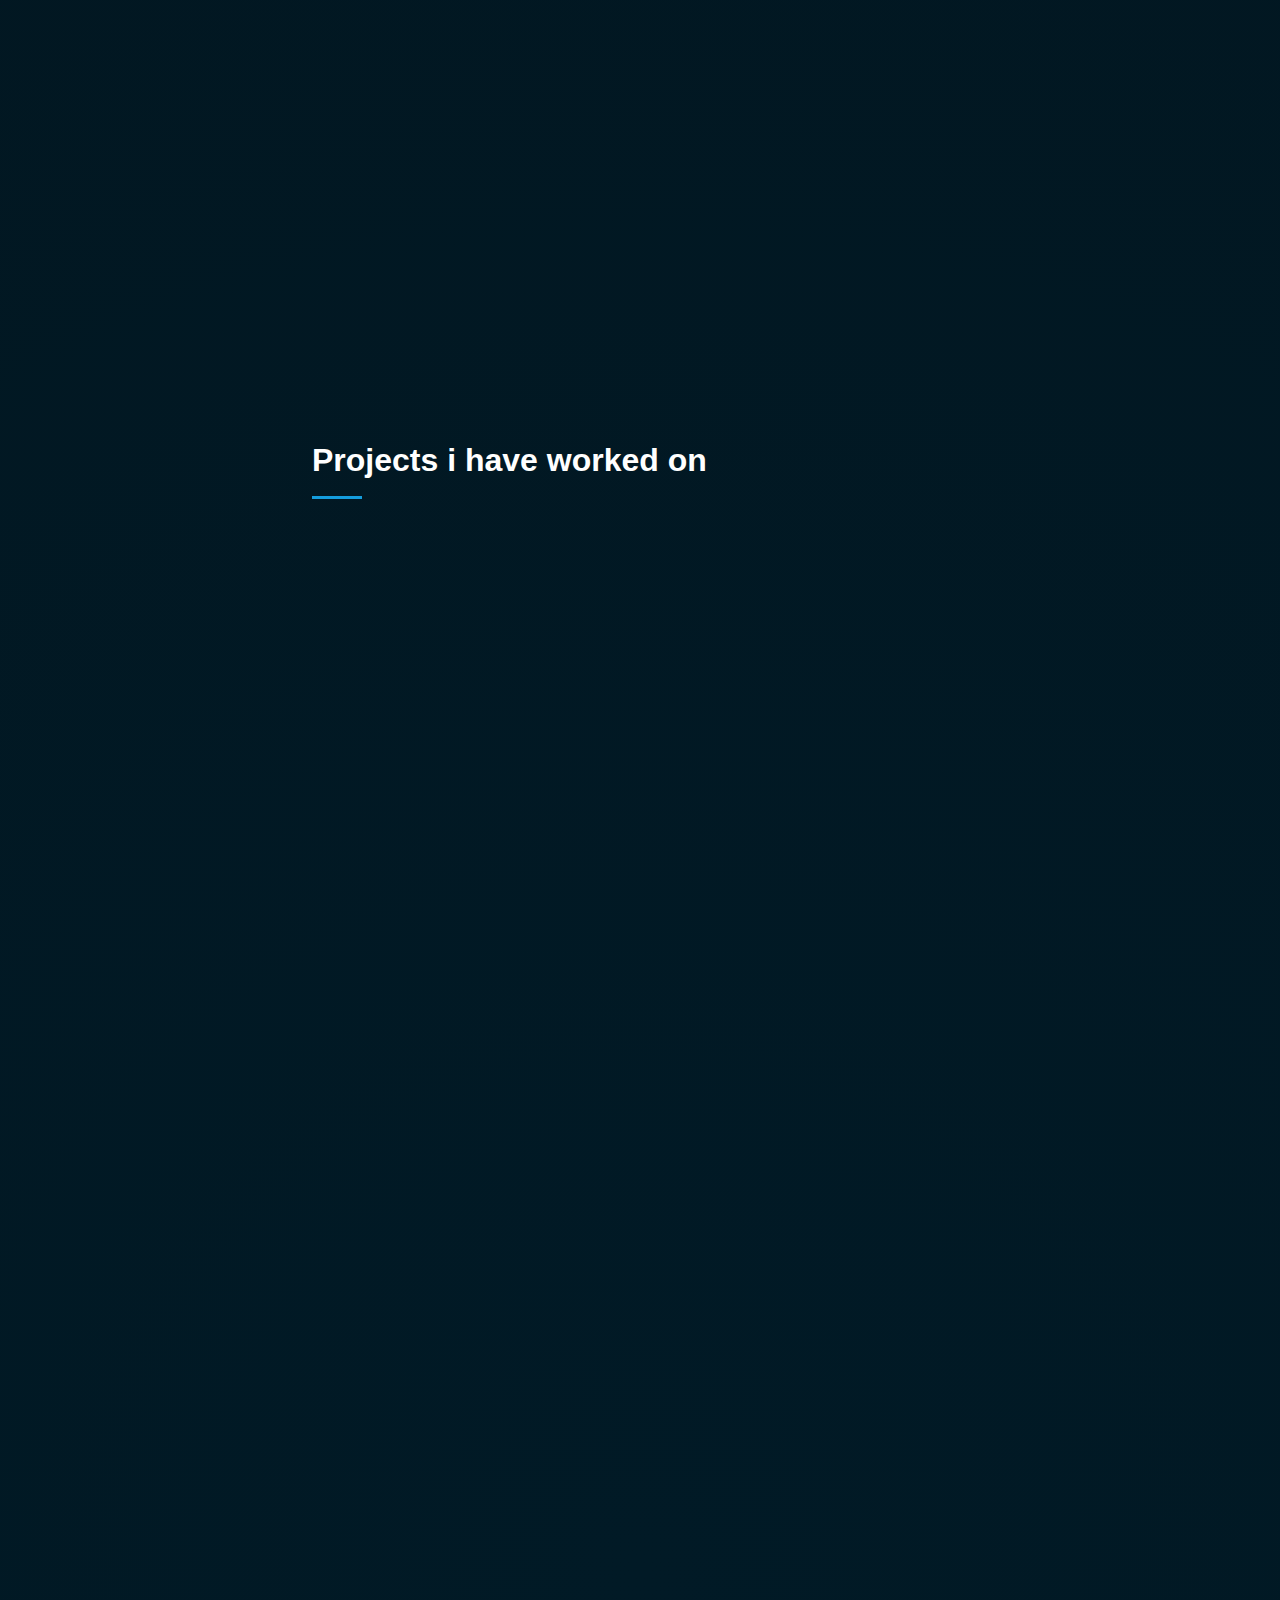
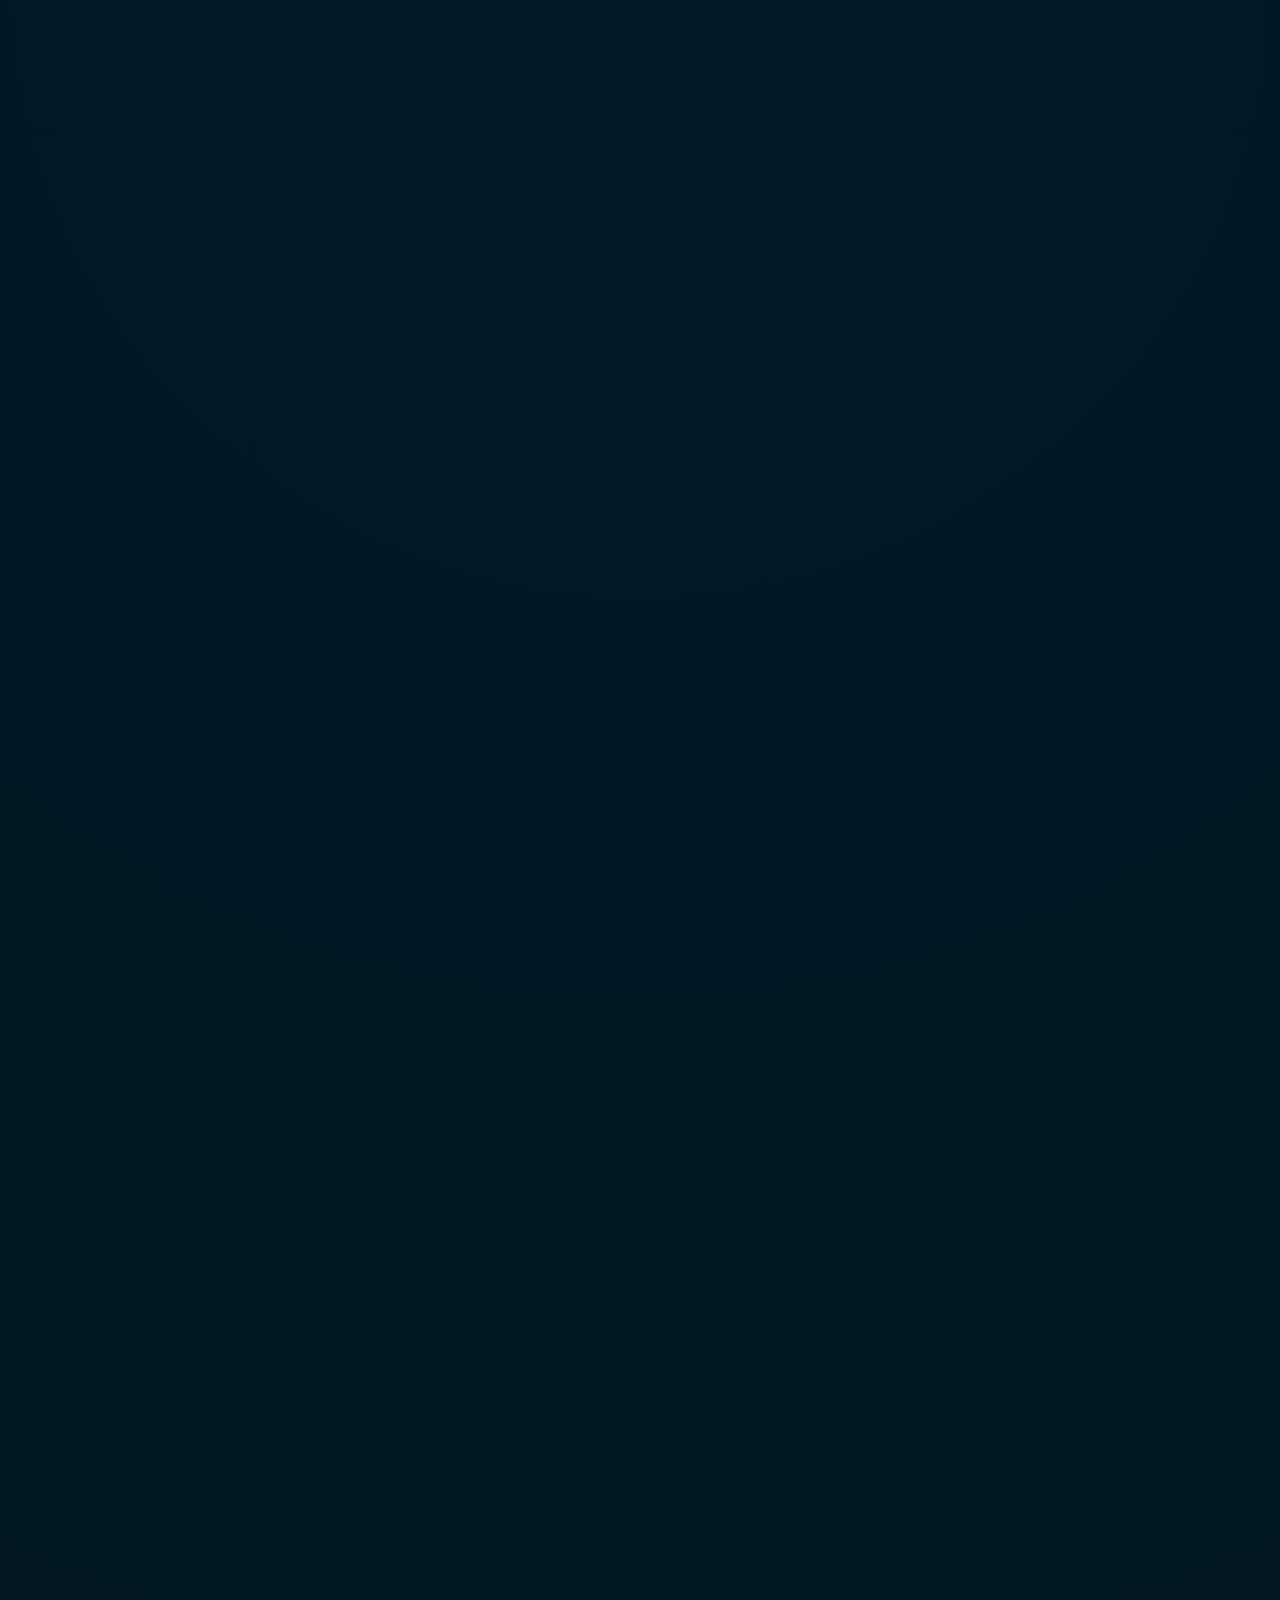
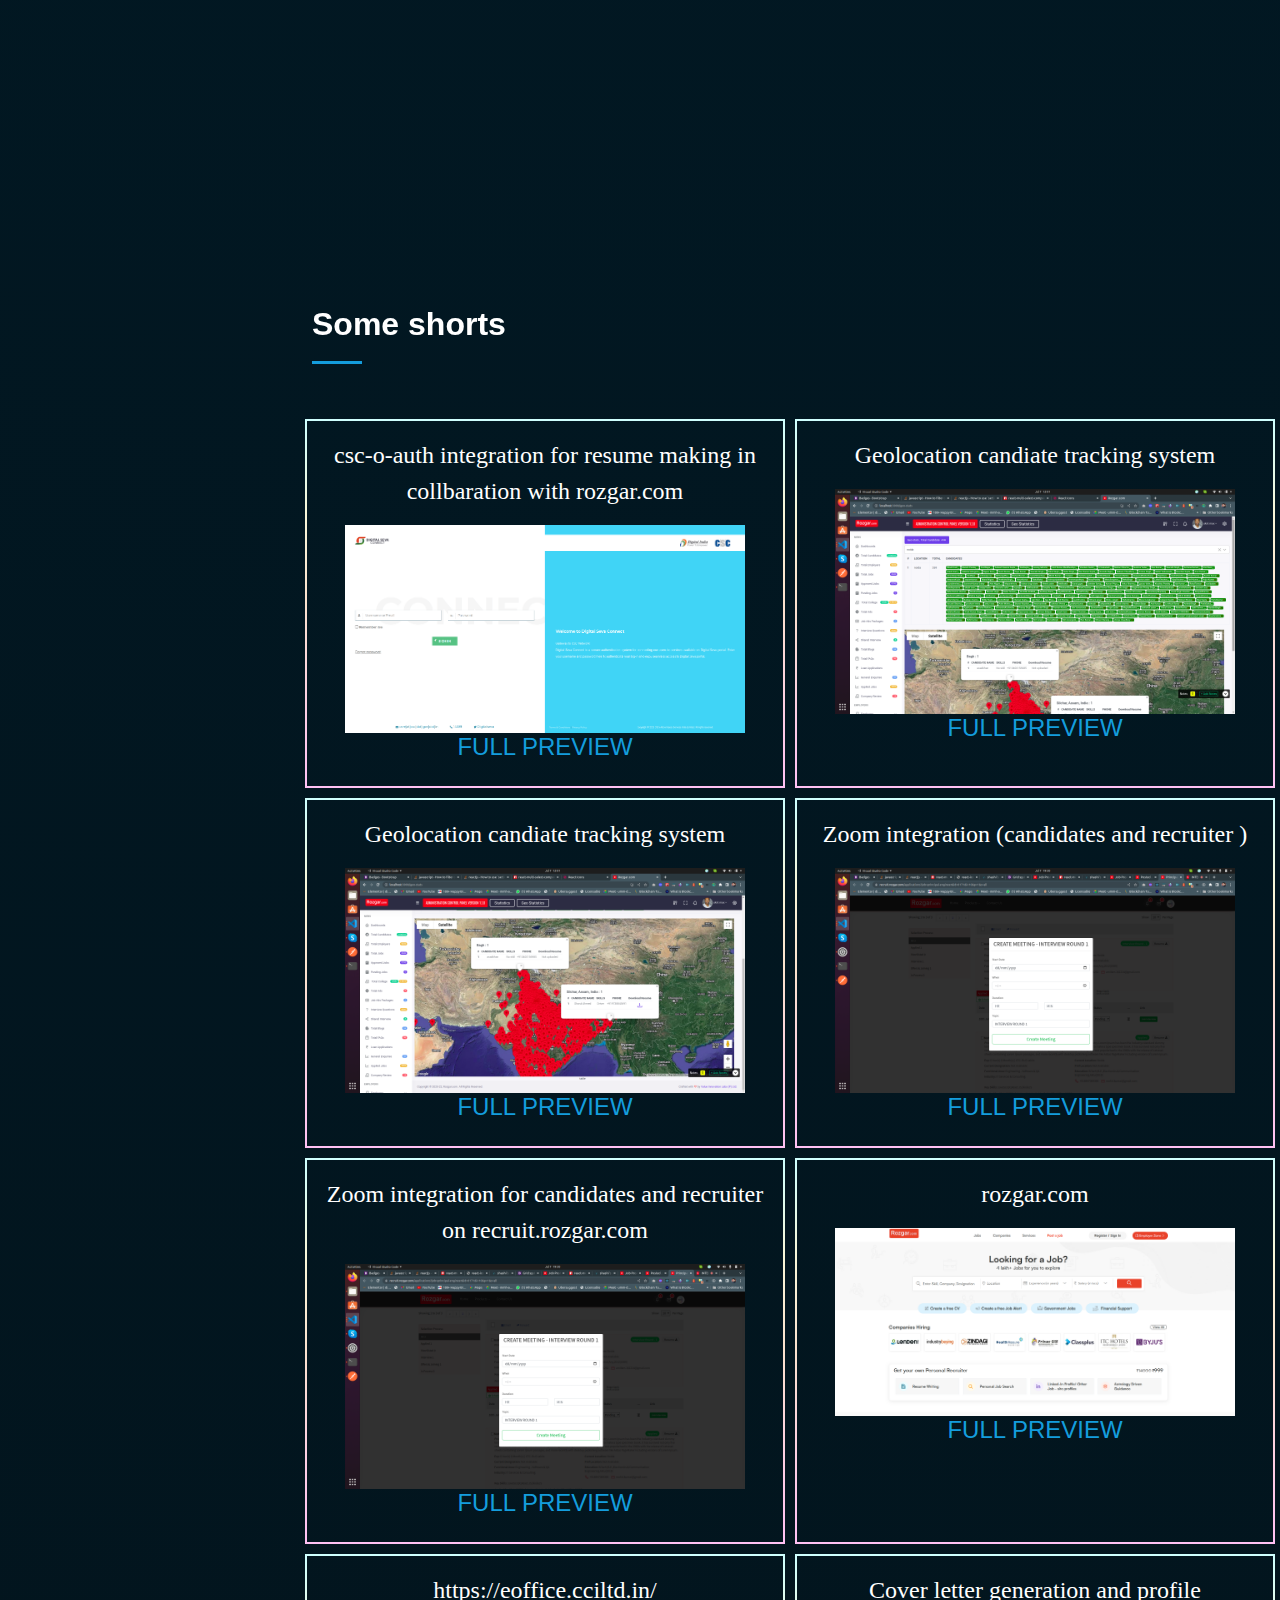
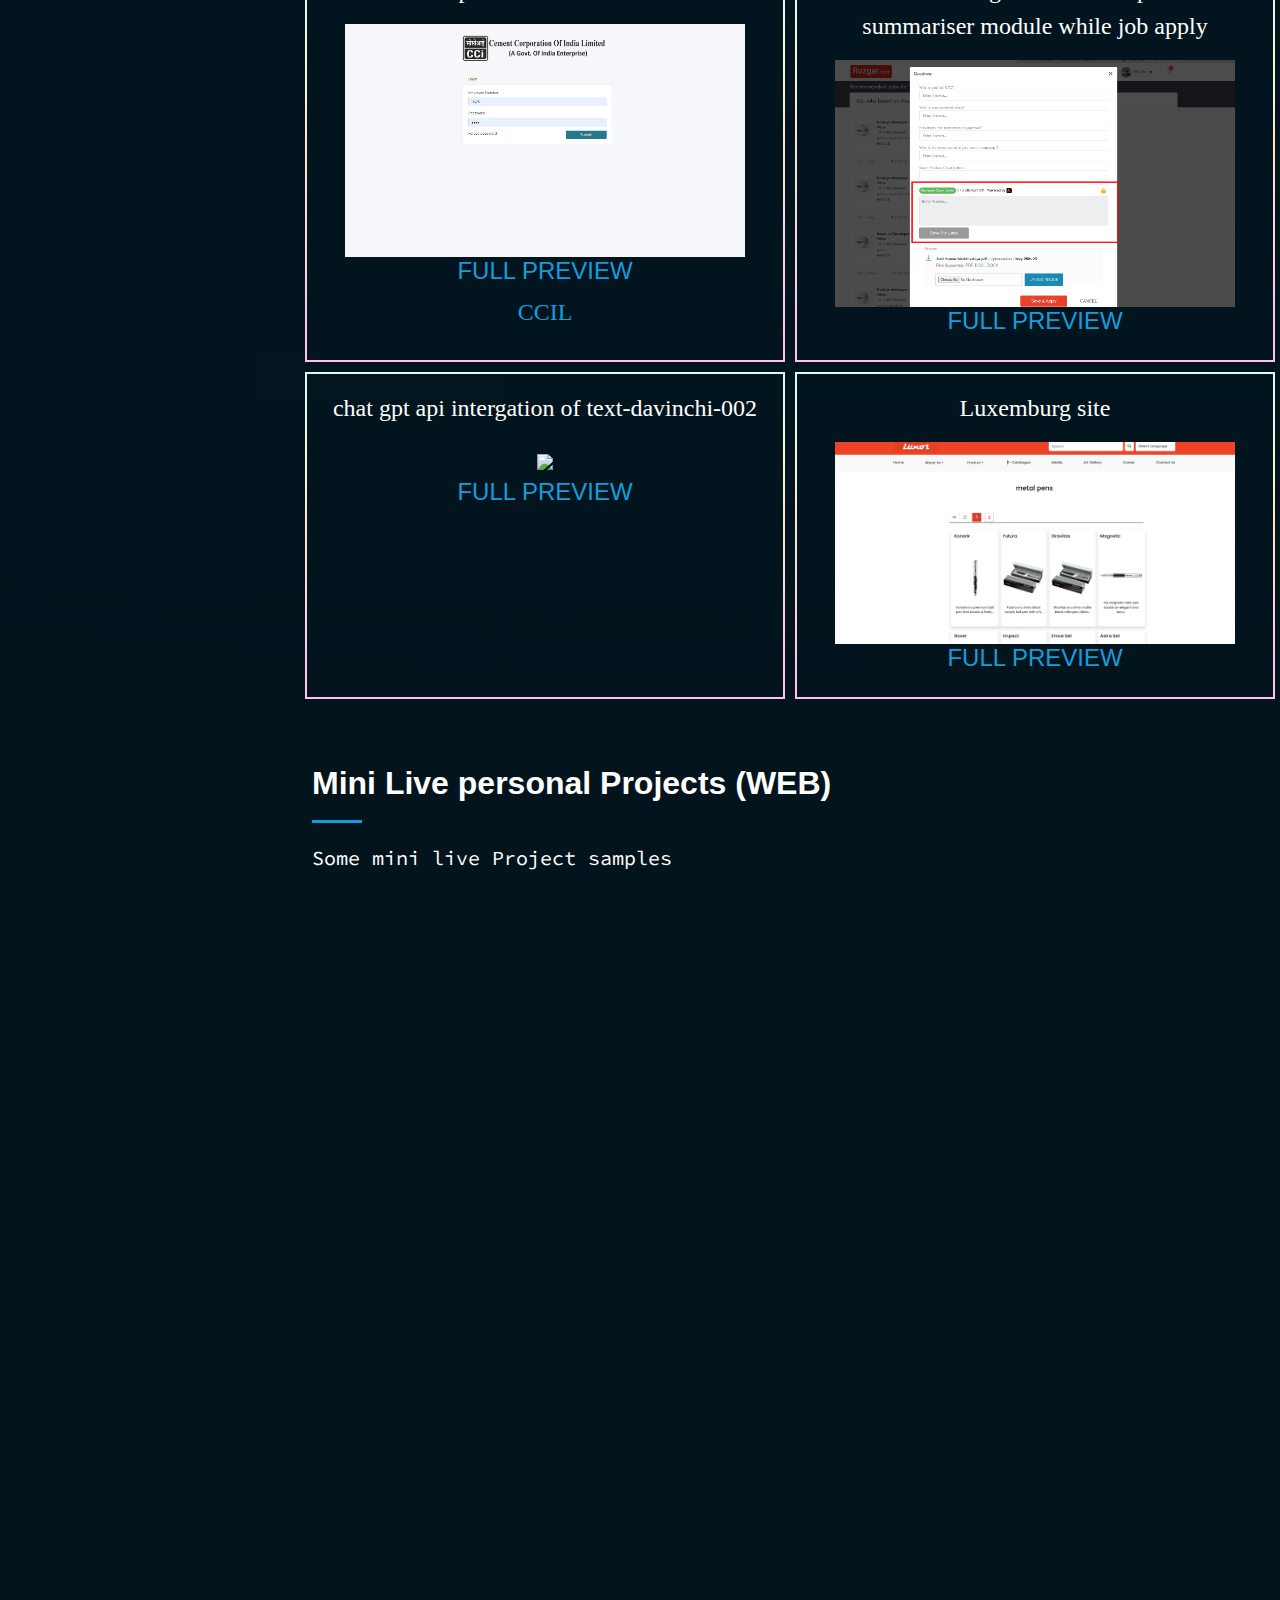
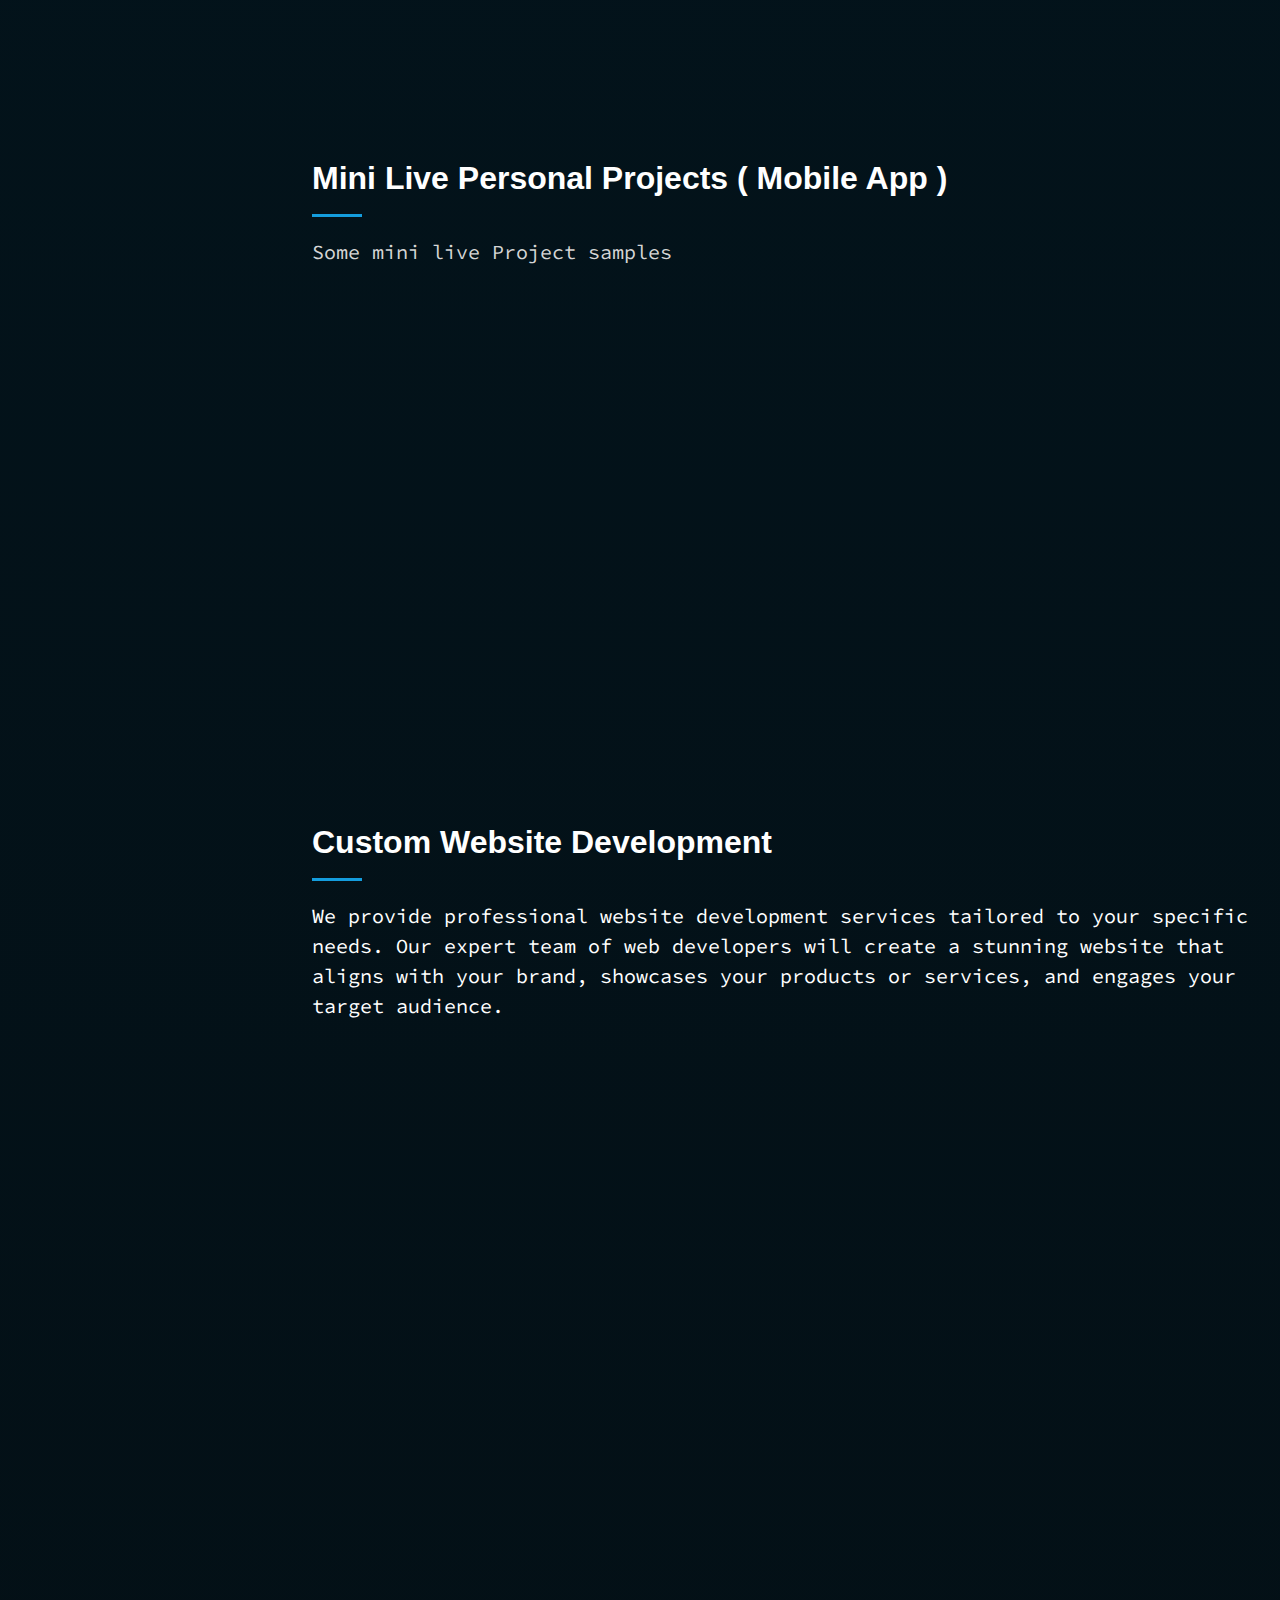
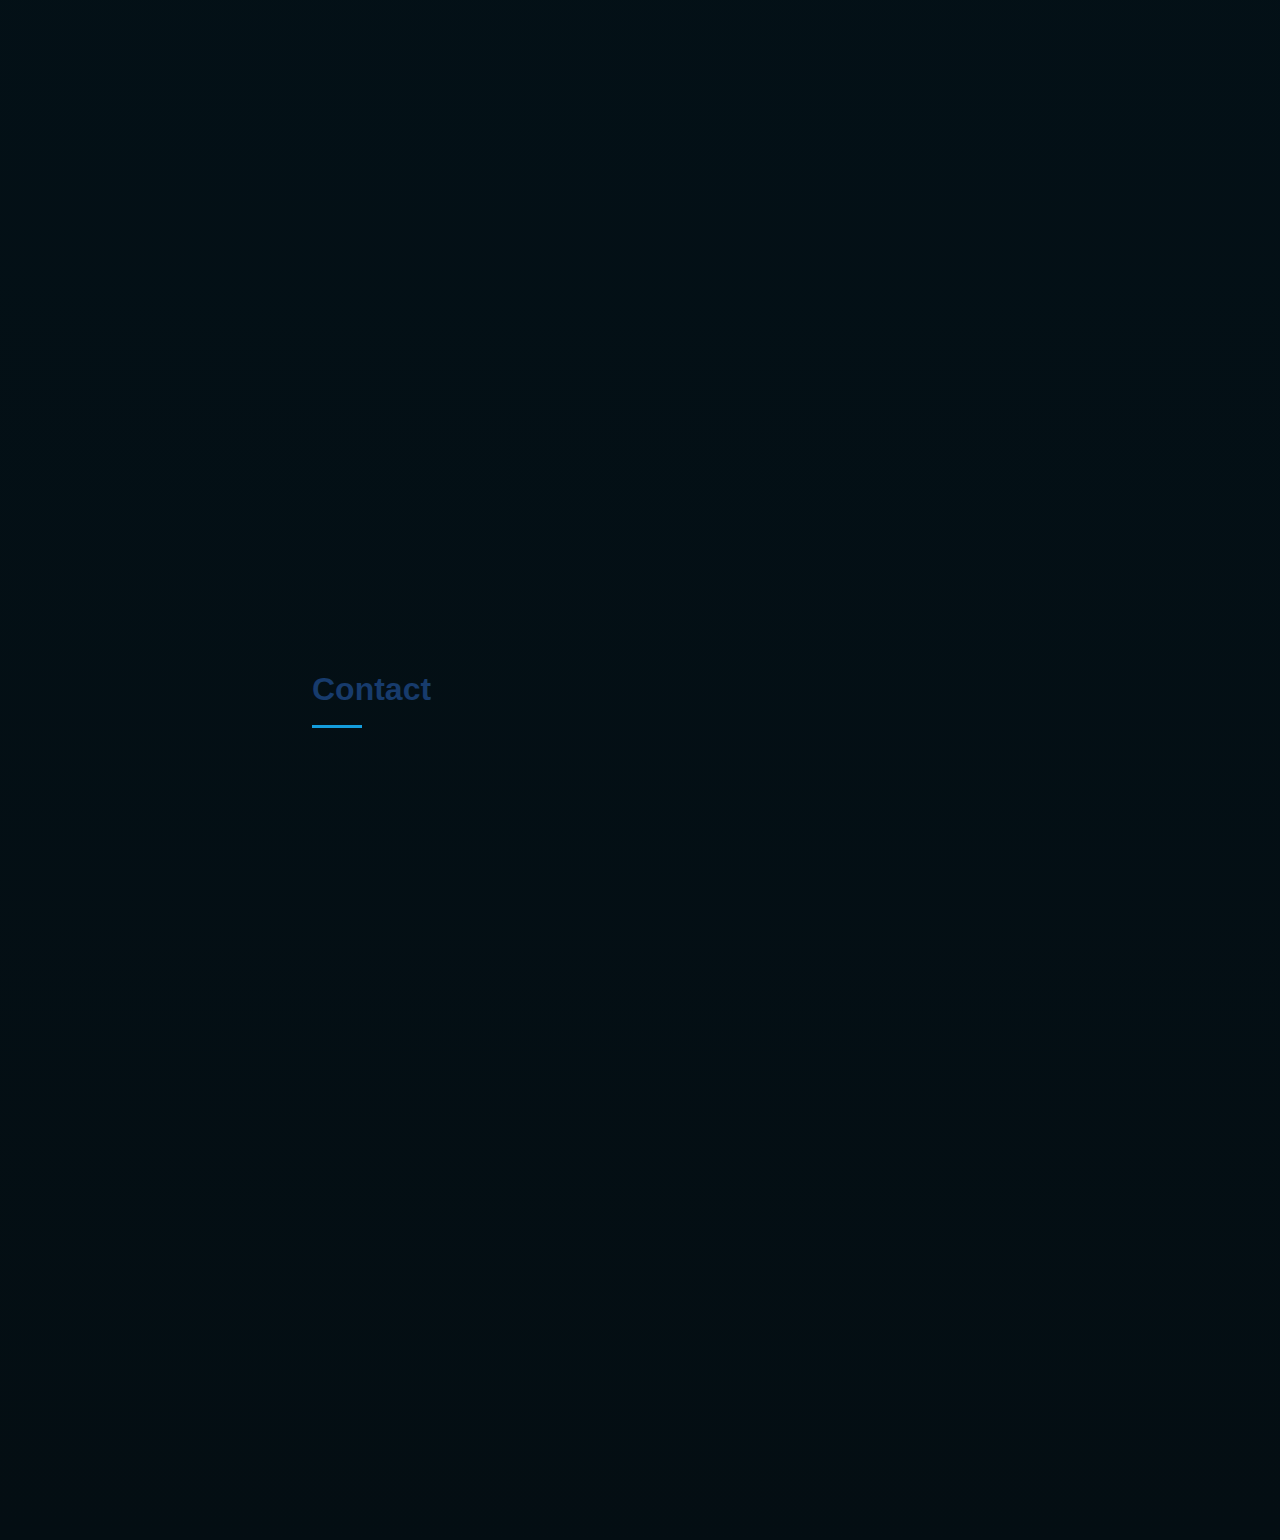
==== commit ec1c46e5: "updated resume" ====
--- a/index.html
+++ b/index.html
@@ -57,8 +57,9 @@
     <div class="d-flex flex-column" id="tsparticles" >
 
       <div class="profile">
+        
         <img src="assets/img/Hompage.jpg" alt=" " style="border-radius: 50%; border-width: 2px; " height="20px" width="50px" class="img-fluid rounded-circle">
-        <h1 class="text-light"><a href="index.html">Shashi kant </a> <a href="./assets/shashi kant 16 feb 2024 .pdf" title=" download resume" ><i class="bi bi-download"></i> </a>  </i>  </h1>
+        <h1 class="text-light"><a href="index.html">Shashi kant </a> <a href="./assets/shashi kant 22 march 2024  .pdf" title=" download resume" ><i class="bi bi-download"></i> </a>  </i>  </h1>
         <div class="social-links mt-3 text-center">
          
            <a href="https://twitter.com/Shashik84927339" class="twitter"><i class="bx bxl-twitter"></i></a>
@@ -88,7 +89,7 @@
   <!-- ======= Hero Section ======= -->
   <section id="hero" class="d-flex flex-column justify-content-center align-items-center">
     <div class="hero-container" data-aos="fade-in">
-      <h1> shashi kant <a href="./assets/shashi kant 16 feb 2024 .pdf" title=" download resume" ><i class="bi bi-download"></i> </a>  </h1>
+      <h1> shashi kant <a href="./assets/shashi kant 22 march 2024  .pdf" title=" download resume" ><i class="bi bi-download"></i> </a>  </h1>
       <p>I'm <span class="typed" data-typed-items= "a Full stack developer (MERN)" ></span> </p>
     </div>
   </section><!-- End Hero -->
